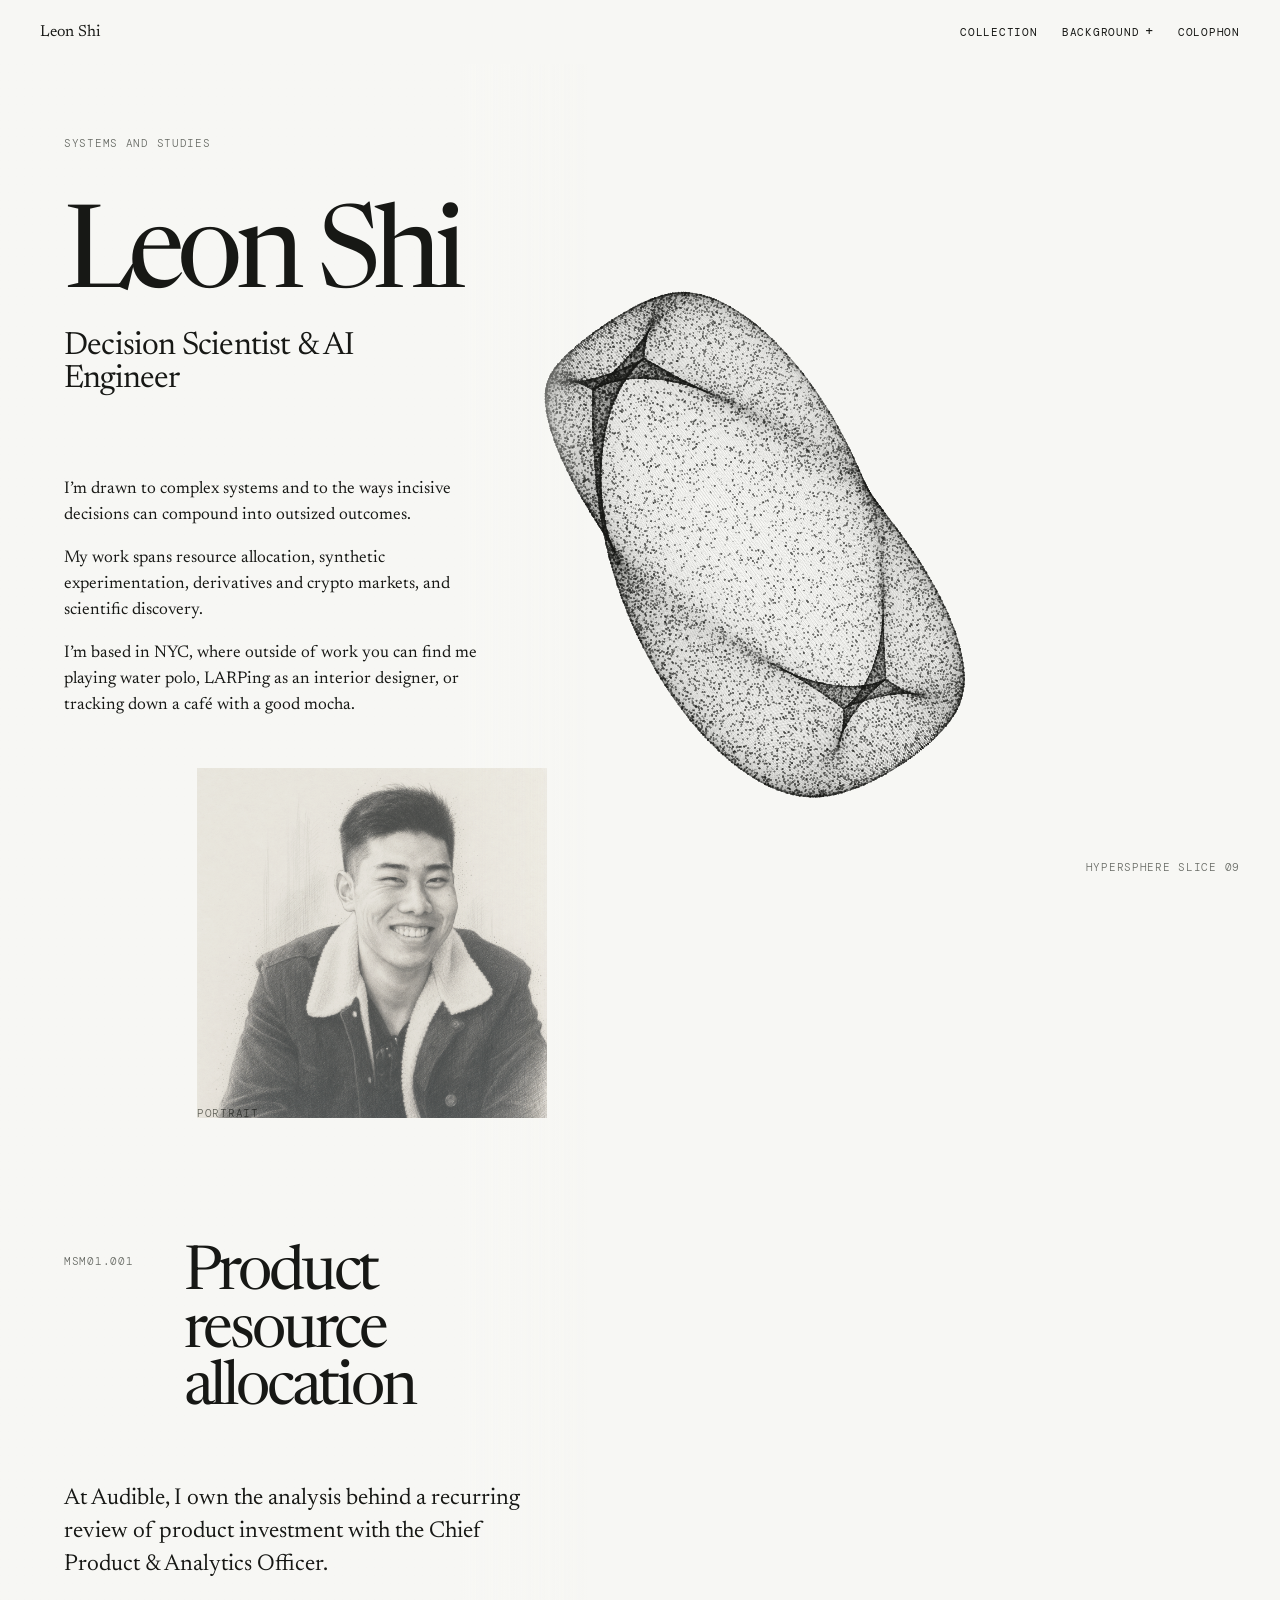
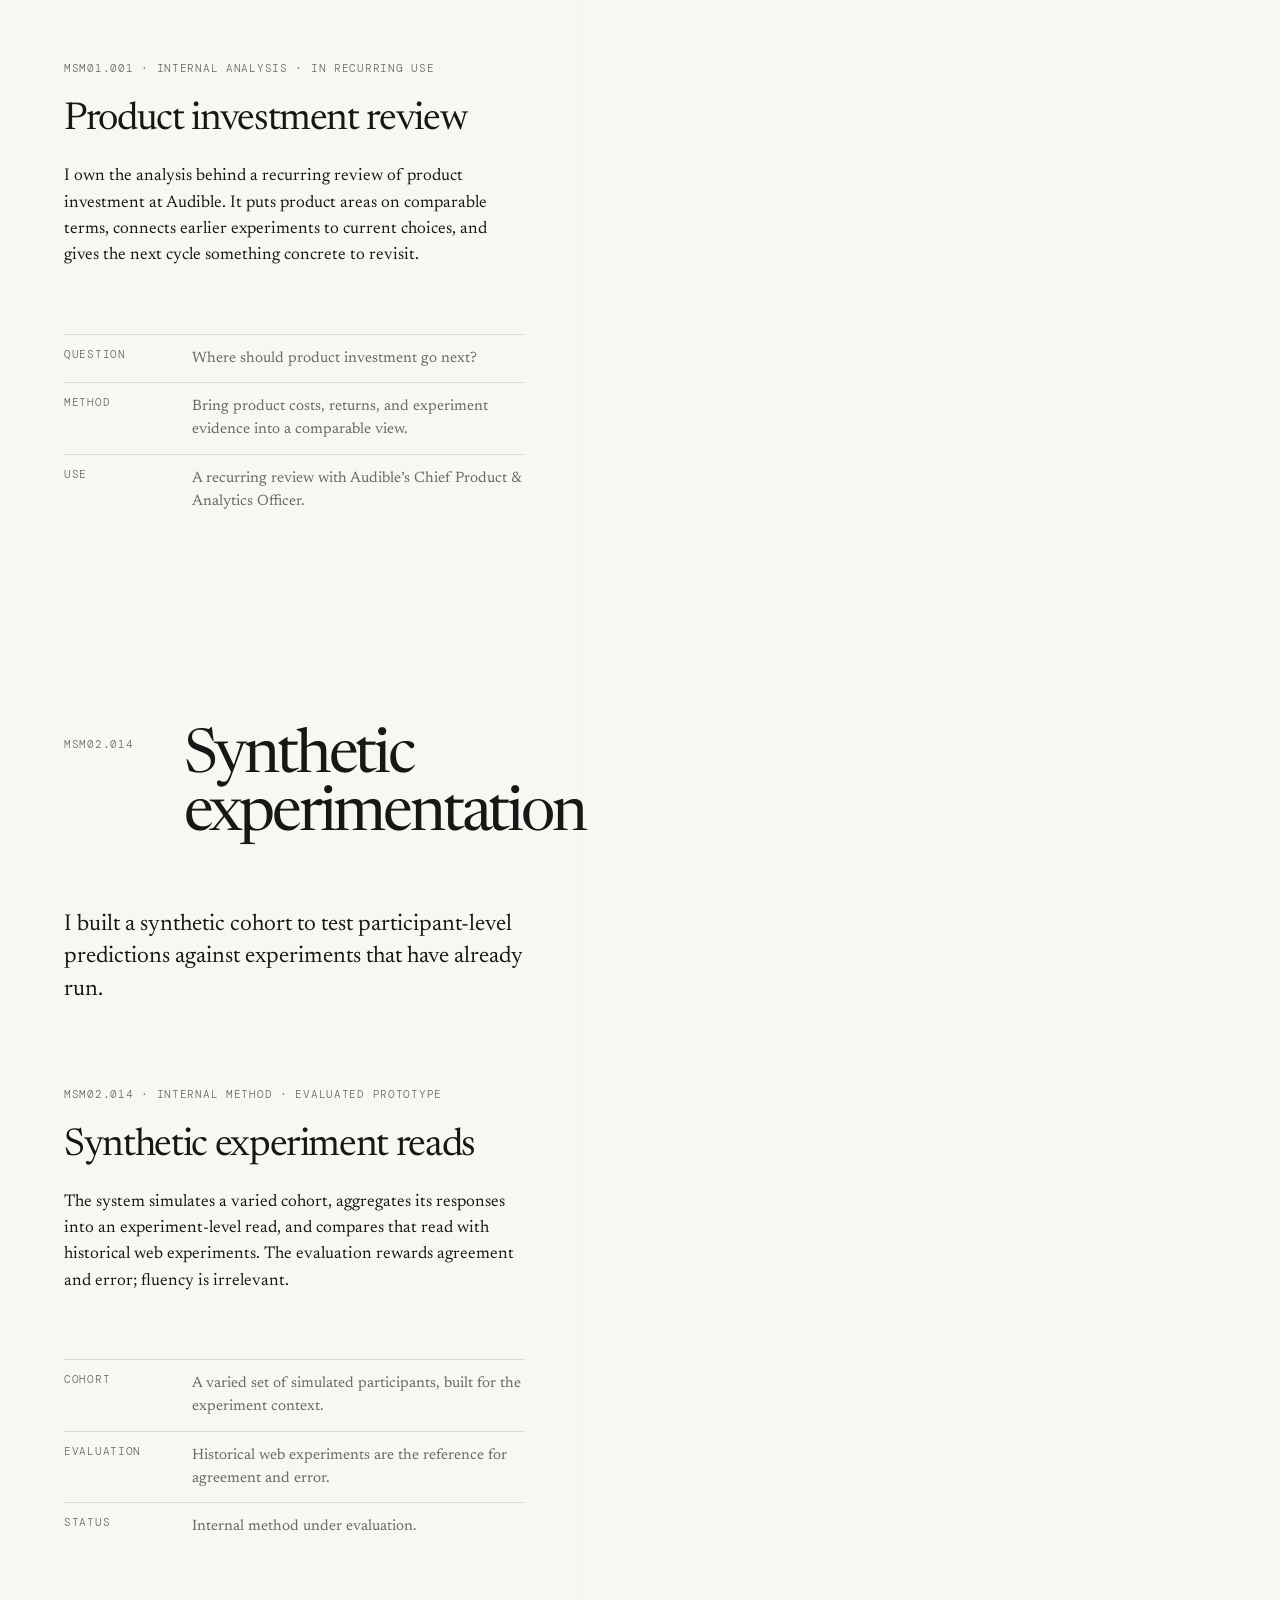
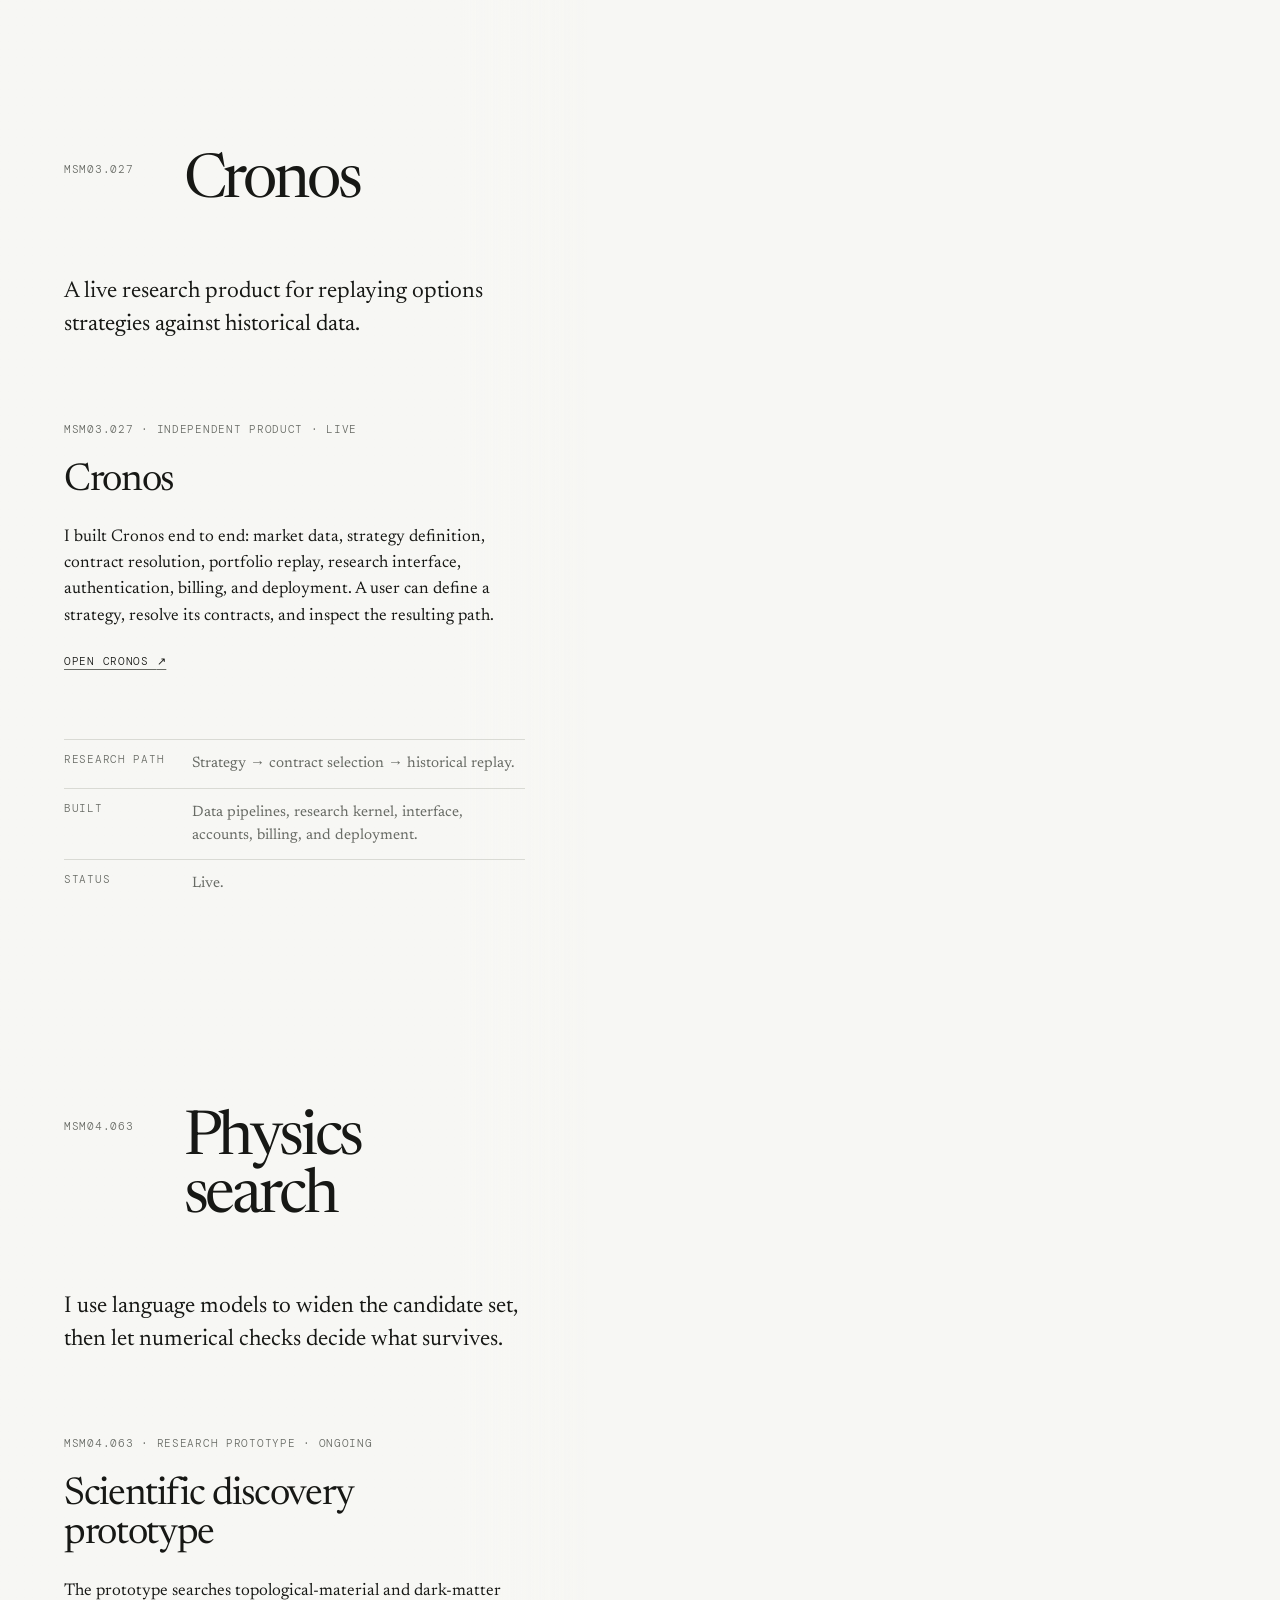
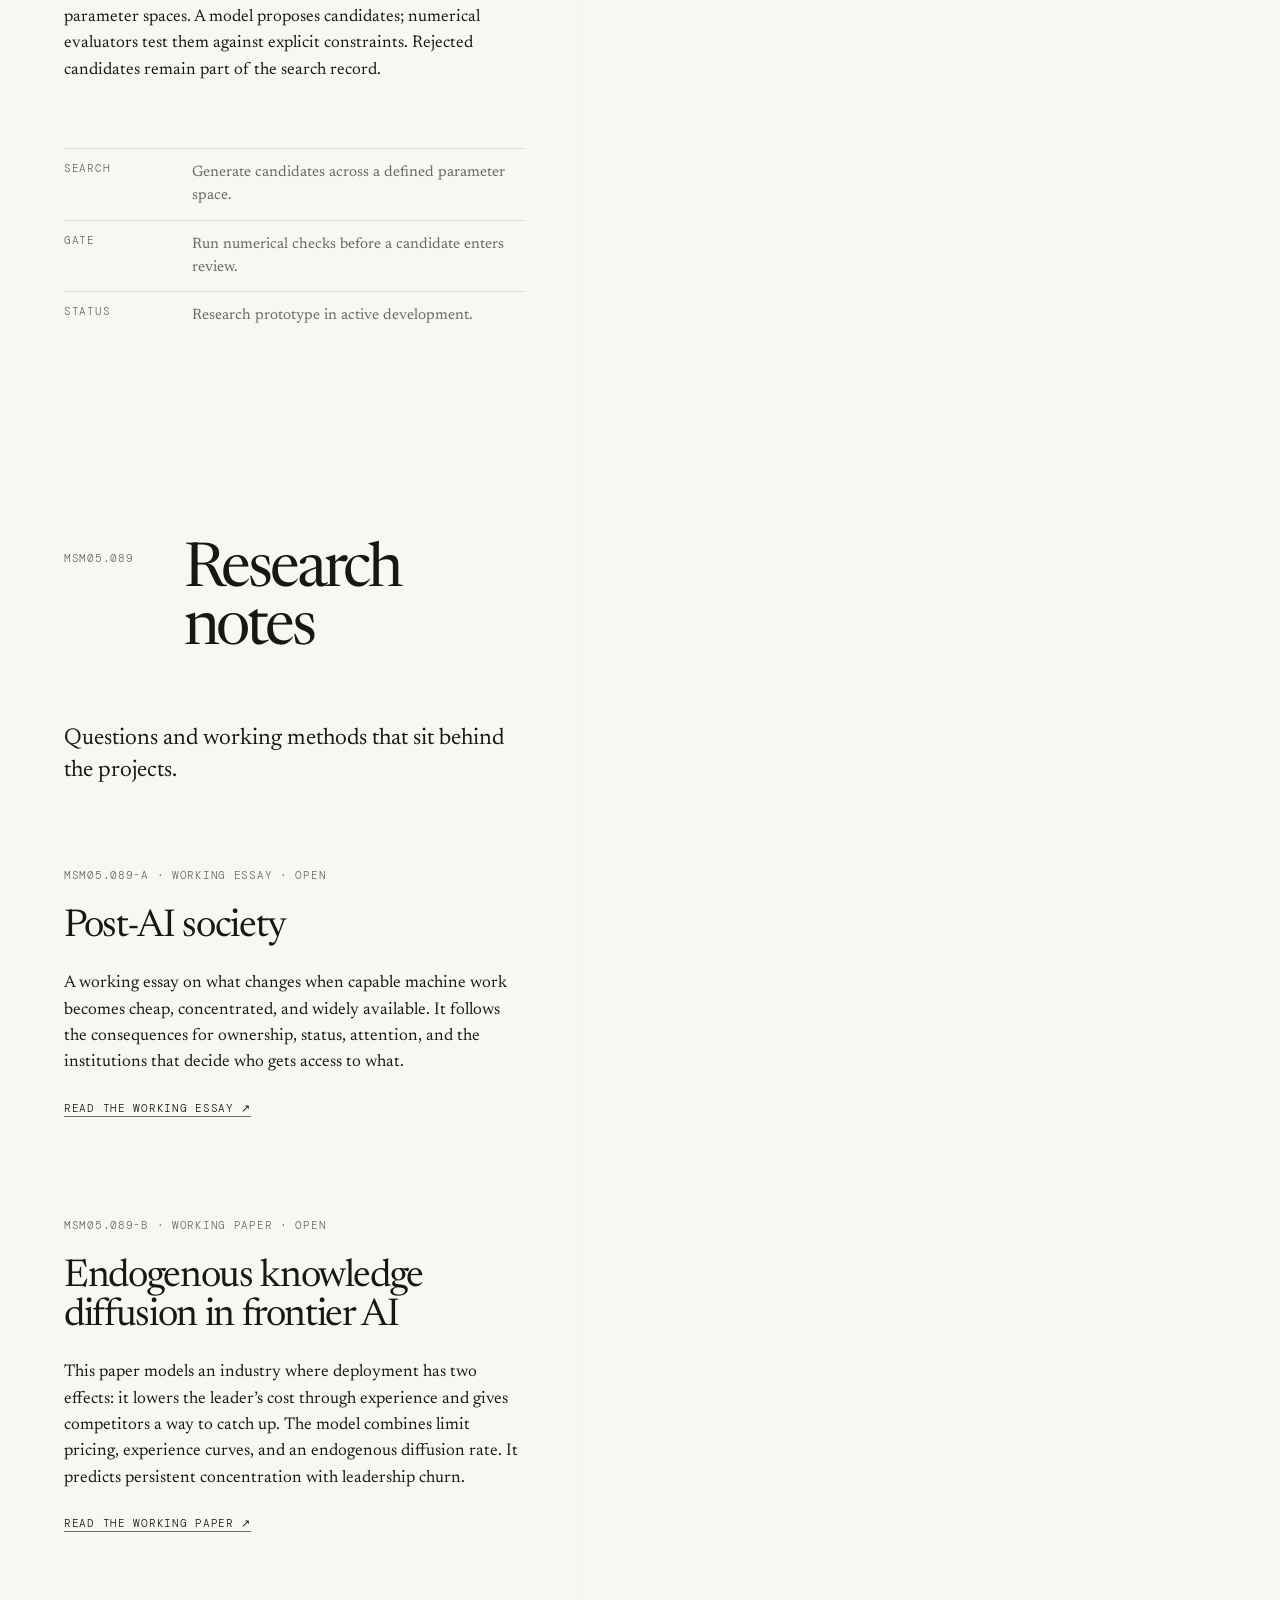
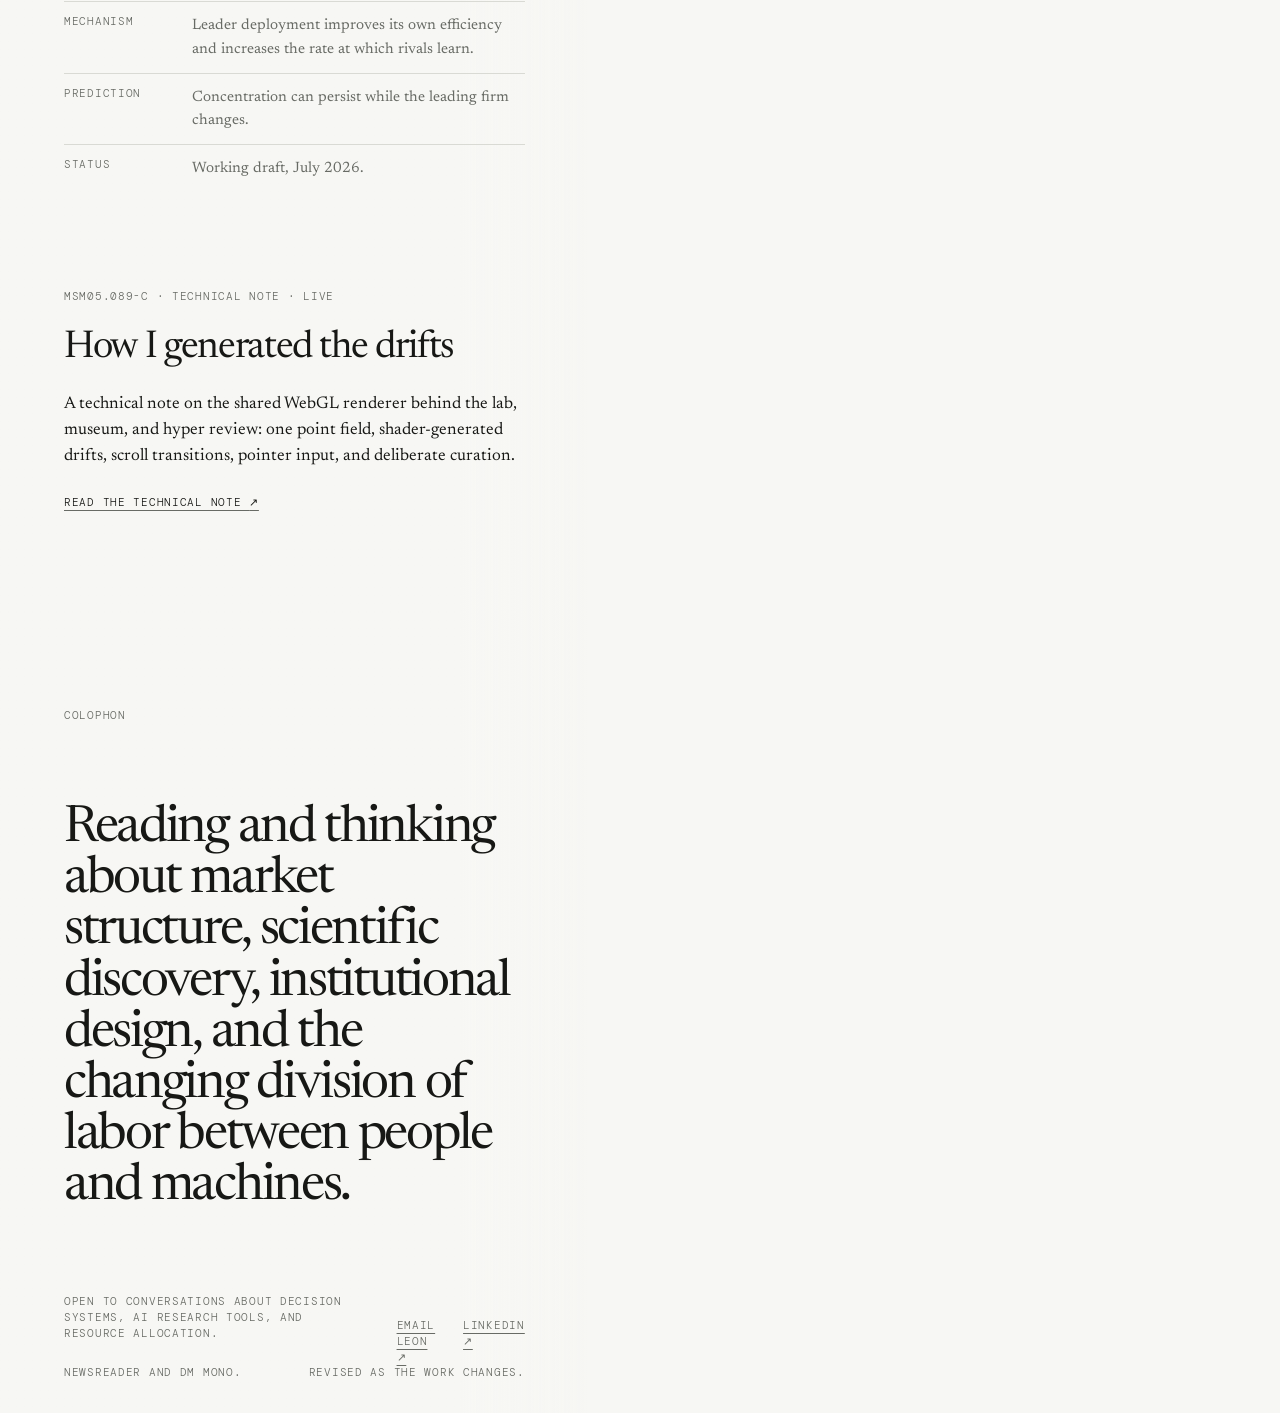
==== index.html @ 46854ea7 "Add portfolio contact and sharing metadata" ====
<!doctype html>
<html lang="en">
<head>
  <meta charset="utf-8" />
  <meta name="viewport" content="width=device-width, initial-scale=1" />
  <meta name="description" content="Decision Scientist &amp; AI Engineer Leon Shi works on resource allocation, synthetic experimentation, derivatives and crypto markets, and scientific discovery." />
  <meta property="og:title" content="Leon Shi — Decision Scientist &amp; AI Engineer" />
  <meta property="og:description" content="Systems and studies in resource allocation, synthetic experimentation, markets, and scientific discovery." />
  <meta property="og:url" content="https://leonshi.dev/" />
  <meta property="og:type" content="website" />
  <meta property="og:image" content="https://leonshi.dev/assets/leon-pencil.webp" />
  <meta name="twitter:card" content="summary_large_image" />
  <meta name="twitter:title" content="Leon Shi — Decision Scientist &amp; AI Engineer" />
  <meta name="twitter:description" content="Systems and studies in resource allocation, synthetic experimentation, markets, and scientific discovery." />
  <meta name="twitter:image" content="https://leonshi.dev/assets/leon-pencil.webp" />
  <link rel="icon" href="favicon.svg" />
  <link rel="canonical" href="https://leonshi.dev/" />
  <title>Leon Shi — Decision Scientist &amp; AI Engineer</title>
  <link rel="preconnect" href="https://fonts.googleapis.com" />
  <link rel="preconnect" href="https://fonts.gstatic.com" crossorigin />
  <link href="https://fonts.googleapis.com/css2?family=DM+Mono:wght@300;400&family=Newsreader:opsz,wght@6..72,400;6..72,500&display=swap" rel="stylesheet" />
  <link rel="stylesheet" href="styles.css?v=20260807-12" />
</head>
<body>
  <a class="skip-link" href="#collection">Skip to collection</a>

  <header class="site-header">
    <a class="wordmark" href="#top" aria-label="Leon Shi, top of page">Leon Shi</a>
    <nav aria-label="Collection navigation">
      <a href="#collection">Collection</a>
      <details class="background-details">
        <summary>Background</summary>
        <div class="background-grid">
          <section class="background-column" aria-labelledby="experience-title">
            <h3 id="experience-title">Experience</h3>
            <dl class="background-list">
              <div><dt>Audible, an Amazon company</dt><dd>Director, Analytics · 2026–present<br />Manager, Analytics · 2024–2026<br />Specialist, Analytics · 2022–2024</dd></div>
              <div><dt>Amazon Web Services</dt><dd>ML consultant · 2021–2022<br />Professional services · 2020</dd></div>
            </dl>
          </section>
          <section class="background-column" aria-labelledby="education-title">
            <h3 id="education-title">Education</h3>
            <dl class="background-list">
              <div><dt>University of California, Santa Barbara</dt><dd>B.A. Physics &amp; Economics · 2018–2021</dd></div>
              <div><dt>University of Cambridge</dt><dd>Visiting student · 2019</dd></div>
            </dl>
          </section>
        </div>
      </details>
      <a href="#colophon">Colophon</a>
    </nav>
  </header>

  <section class="introduction reading-column" id="top" aria-labelledby="page-title">
    <p class="catalog-line">Systems and studies</p>
    <h1 id="page-title">Leon Shi</h1>
    <p class="date-line">Decision Scientist &amp; AI Engineer</p>
    <div class="curatorial-note">
      <p>I’m drawn to complex systems and to the ways incisive decisions can compound into outsized outcomes.</p>
      <p>My work spans resource allocation, synthetic experimentation, derivatives and crypto markets, and scientific discovery.</p>
      <p>I’m based in NYC, where outside of work you can find me playing water polo, LARPing as an interior designer, or tracking down a café with a good mocha.</p>
    </div>
    <figure class="portrait">
      <img src="assets/leon-pencil.webp" alt="Pencil portrait of Leon Shi smiling" />
      <figcaption>Portrait</figcaption>
    </figure>

  </section>
  <figure class="field-stage" aria-labelledby="field-caption">
    <canvas id="museum-field" aria-hidden="true"></canvas>
    <figcaption id="field-caption" data-field-label>Featured drift</figcaption>
  </figure>
  <div class="field-bridge" data-field-state="-2" aria-hidden="true"></div>

  <main class="collection" id="collection">

    <section class="room reading-column" id="room-1" data-field-state="0" aria-labelledby="room-1-title">
      <header class="room-heading">
        <p class="room-number">MSM01.001</p>
        <h2 id="room-1-title">Product resource allocation</h2>
      </header>
      <p class="room-lede">At Audible, I own the analysis behind a recurring review of product investment with the Chief Product &amp; Analytics Officer.</p>

      <article class="artifact" aria-labelledby="audible-review-title">
        <p class="object-label">MSM01.001 · Internal analysis · In recurring use</p>
        <h3 id="audible-review-title">Product investment review</h3>
        <p>I own the analysis behind a recurring review of product investment at Audible. It puts product areas on comparable terms, connects earlier experiments to current choices, and gives the next cycle something concrete to revisit.</p>
        <dl class="artifact-notes">
          <div><dt>Question</dt><dd>Where should product investment go next?</dd></div>
          <div><dt>Method</dt><dd>Bring product costs, returns, and experiment evidence into a comparable view.</dd></div>
          <div><dt>Use</dt><dd>A recurring review with Audible’s Chief Product &amp; Analytics Officer.</dd></div>
        </dl>
      </article>
    </section>

    <section class="room reading-column" id="room-2" data-field-state="1" aria-labelledby="room-2-title">
      <header class="room-heading">
        <p class="room-number">MSM02.014</p>
        <h2 id="room-2-title">Synthetic experimentation</h2>
      </header>
      <p class="room-lede">I built a synthetic cohort to test participant-level predictions against experiments that have already run.</p>

      <article class="artifact" aria-labelledby="synthetic-title">
        <p class="object-label">MSM02.014 · Internal method · Evaluated prototype</p>
        <h3 id="synthetic-title">Synthetic experiment reads</h3>
        <p>The system simulates a varied cohort, aggregates its responses into an experiment-level read, and compares that read with historical web experiments. The evaluation rewards agreement and error; fluency is irrelevant.</p>
        <dl class="artifact-notes">
          <div><dt>Cohort</dt><dd>A varied set of simulated participants, built for the experiment context.</dd></div>
          <div><dt>Evaluation</dt><dd>Historical web experiments are the reference for agreement and error.</dd></div>
          <div><dt>Status</dt><dd>Internal method under evaluation.</dd></div>
        </dl>
      </article>
    </section>

    <section class="room reading-column" id="room-3" data-field-state="2" aria-labelledby="room-3-title">
      <header class="room-heading">
        <p class="room-number">MSM03.027</p>
        <h2 id="room-3-title">Cronos</h2>
      </header>
      <p class="room-lede">A live research product for replaying options strategies against historical data.</p>

      <article class="artifact" aria-labelledby="cronos-title">
        <p class="object-label">MSM03.027 · Independent product · Live</p>
        <h3 id="cronos-title">Cronos</h3>
        <p>I built Cronos end to end: market data, strategy definition, contract resolution, portfolio replay, research interface, authentication, billing, and deployment. A user can define a strategy, resolve its contracts, and inspect the resulting path.</p>
        <a class="source-link" href="https://trycronos.com" target="_blank" rel="noreferrer">Open Cronos <span aria-hidden="true">↗</span><span class="visually-hidden"> (opens in a new tab)</span></a>
        <dl class="artifact-notes">
          <div><dt>Research path</dt><dd>Strategy → contract selection → historical replay.</dd></div>
          <div><dt>Built</dt><dd>Data pipelines, research kernel, interface, accounts, billing, and deployment.</dd></div>
          <div><dt>Status</dt><dd>Live.</dd></div>
        </dl>
      </article>
    </section>

    <section class="room reading-column" id="room-4" data-field-state="3" aria-labelledby="room-4-title">
      <header class="room-heading">
        <p class="room-number">MSM04.063</p>
        <h2 id="room-4-title">Physics search</h2>
      </header>
      <p class="room-lede">I use language models to widen the candidate set, then let numerical checks decide what survives.</p>

      <article class="artifact" aria-labelledby="physics-title">
        <p class="object-label">MSM04.063 · Research prototype · Ongoing</p>
        <h3 id="physics-title">Scientific discovery prototype</h3>
        <p>The prototype searches topological-material and dark-matter parameter spaces. A model proposes candidates; numerical evaluators test them against explicit constraints. Rejected candidates remain part of the search record.</p>
        <dl class="artifact-notes">
          <div><dt>Search</dt><dd>Generate candidates across a defined parameter space.</dd></div>
          <div><dt>Gate</dt><dd>Run numerical checks before a candidate enters review.</dd></div>
          <div><dt>Status</dt><dd>Research prototype in active development.</dd></div>
        </dl>
      </article>

    </section>

    <section class="room reading-column" id="room-5" data-field-state="4" aria-labelledby="room-5-title">
      <header class="room-heading">
        <p class="room-number">MSM05.089</p>
        <h2 id="room-5-title">Research notes</h2>
      </header>
      <p class="room-lede">Questions and working methods that sit behind the projects.</p>

      <div class="note-shelf">
        <article aria-labelledby="society-note">
          <p class="object-label">MSM05.089-A · Working essay · Open</p>
          <h3 id="society-note">Post-AI society</h3>
          <p>A working essay on what changes when capable machine work becomes cheap, concentrated, and widely available. It follows the consequences for ownership, status, attention, and the institutions that decide who gets access to what.</p>
          <a class="source-link" href="notes/post-ai-society.html">Read the working essay <span aria-hidden="true">↗</span></a>
        </article>
        <article aria-labelledby="diffusion-note">
          <p class="object-label">MSM05.089-B · Working paper · Open</p>
          <h3 id="diffusion-note">Endogenous knowledge diffusion in frontier AI</h3>
          <p>This paper models an industry where deployment has two effects: it lowers the leader’s cost through experience and gives competitors a way to catch up. The model combines limit pricing, experience curves, and an endogenous diffusion rate. It predicts persistent concentration with leadership churn.</p>
          <a class="source-link" href="notes/endogenous-knowledge-diffusion.html">Read the working paper <span aria-hidden="true">↗</span></a>
          <dl class="artifact-notes">
            <div><dt>Mechanism</dt><dd>Leader deployment improves its own efficiency and increases the rate at which rivals learn.</dd></div>
            <div><dt>Prediction</dt><dd>Concentration can persist while the leading firm changes.</dd></div>
            <div><dt>Status</dt><dd>Working draft, July 2026.</dd></div>
          </dl>
        </article>
        <article aria-labelledby="animation-note">
          <p class="object-label">MSM05.089-C · Technical note · Live</p>
          <h3 id="animation-note">How I generated the drifts</h3>
          <p>A technical note on the shared WebGL renderer behind the lab, museum, and hyper review: one point field, shader-generated drifts, scroll transitions, pointer input, and deliberate curation.</p>
          <a class="source-link" href="notes/how-i-generated-the-drifts.html">Read the technical note <span aria-hidden="true">↗</span></a>
        </article>
      </div>
    </section>
  </main>

  <footer class="colophon reading-column" id="colophon" data-field-state="5">
    <p class="room-number">Colophon</p>
    <p class="colophon-statement">Reading and thinking about market structure, scientific discovery, institutional design, and the changing division of labor between people and machines.</p>
    <div class="colophon-meta colophon-contact" aria-label="Contact Leon Shi">
      <p class="object-label">Open to conversations about decision systems, AI research tools, and resource allocation.</p>
      <a class="source-link" href="mailto:leonshiquan@gmail.com">Email Leon <span aria-hidden="true">↗</span></a>
      <a class="source-link" href="https://www.linkedin.com/in/leon-shi/" target="_blank" rel="noreferrer">LinkedIn <span aria-hidden="true">↗</span><span class="visually-hidden"> (opens in a new tab)</span></a>
    </div>
    <div class="colophon-meta">
      <p>Newsreader and DM Mono.</p>
      <p>Revised as the work changes.</p>
    </div>
  </footer>
  <script src="lab/renderer.js?v=20260807-12" defer></script>
  <script src="field.js?v=20260807-13" defer></script>
</body>
</html>
---- styles.css ----
:root {
  color-scheme: light;
  --paper: #f7f7f4;
  --ink: #171815;
  --muted: #686b65;
  --line: #d9dad4;
  --accent: #7a8177;
  --field-point: rgba(23, 24, 21, 0.68);
  --field-faint: rgba(23, 24, 21, 0.13);
  --serif: "Newsreader", Georgia, serif;
  --mono: "DM Mono", "Courier New", monospace;
  --space-1: 0.25rem;
  --space-2: 0.5rem;
  --space-3: 0.75rem;
  --space-4: 1rem;
  --space-6: 1.5rem;
  --space-8: 2rem;
  --space-10: 2.5rem;
  --space-12: 3rem;
  --space-16: 4rem;
  --space-20: 5rem;
  --space-24: 6rem;
  --space-32: 8rem;
  --space-40: 10rem;
  --reading-width: min(46vw, 48rem);
  --field-width: 60vw;
  --page-pad: clamp(var(--space-4), 4vw, var(--space-10));
  --content-pad: clamp(var(--space-6), 5vw, var(--space-16));
  --text-measure: 36rem;
  --narrow-measure: 28rem;
  --rule-width: 0.0625rem;
  --focus-width: 0.125rem;
  --ease: cubic-bezier(0.16, 1, 0.3, 1);
  --transition: 180ms var(--ease);
}

* {
  box-sizing: border-box;
}

html {
  background: var(--paper);
  scroll-behavior: smooth;
}

body {
  margin: 0;
  overflow-x: clip;
  background: var(--paper);
  color: var(--ink);
  font-family: var(--serif);
  font-size: 1.0625rem;
  line-height: 1.55;
  text-rendering: optimizeLegibility;
}

::selection {
  background: var(--accent);
  color: var(--paper);
}

a {
  color: inherit;
  text-decoration-color: var(--muted);
  text-decoration-thickness: var(--rule-width);
  text-underline-offset: var(--space-1);
}

a:hover {
  text-decoration-thickness: var(--focus-width);
}

:focus-visible {
  outline: var(--focus-width) solid var(--ink);
  outline-offset: var(--space-1);
}

.skip-link {
  position: fixed;
  z-index: 20;
  top: var(--space-3);
  left: var(--space-3);
  padding: var(--space-2) var(--space-3);
  translate: 0 calc(-100% - var(--space-8));
  background: var(--ink);
  color: var(--paper);
  font: 400 0.75rem/1 var(--mono);
  text-decoration: none;
  transition: translate var(--transition);
}

.skip-link:focus {
  translate: 0;
}

.reading-column {
  position: relative;
  z-index: 2;
  width: var(--reading-width);
  min-width: 0;
  background: linear-gradient(
    to right,
    var(--paper) 0%,
    var(--paper) 78%,
    color-mix(in srgb, var(--paper) 58%, transparent) 89%,
    transparent 100%
  );
}

.site-header {
  position: relative;
  z-index: 20;
  display: flex;
  align-items: center;
  justify-content: space-between;
  min-height: var(--space-16);
  padding-inline: var(--page-pad);
  font: 400 0.6875rem/1.3 var(--mono);
  letter-spacing: 0.07em;
  text-transform: uppercase;
}

.wordmark {
  font-family: var(--serif);
  font-size: 1rem;
  letter-spacing: 0;
  text-decoration: none;
  text-transform: none;
}

.site-header nav {
  display: flex;
  gap: var(--space-6);
}

.site-header nav a {
  text-decoration-color: transparent;
  transition: text-decoration-color var(--transition);
}

.site-header nav a:hover {
  text-decoration-color: var(--ink);
}

.site-header nav {
  position: relative;
  align-items: center;
}

.site-header nav .background-details {
  position: relative;
  max-width: none;
  margin-left: 0;
}

.site-header nav .background-details summary {
  color: var(--ink);
  font: inherit;
  letter-spacing: inherit;
}

.site-header nav .background-details .background-grid {
  position: absolute;
  z-index: 30;
  top: calc(100% + 0.75rem);
  left: auto;
  right: 0;
  width: min(48rem, calc(100vw - 2rem));
  transform: none;
  margin-top: 0;
  padding: var(--space-6);
  background: color-mix(in srgb, var(--paper) 90%, transparent);
  border: var(--rule-width) solid var(--line);
  box-shadow: 0 1rem 2.5rem rgba(30, 36, 30, 0.08);
}

.introduction {
  min-height: calc(100svh - var(--space-16));
  padding: clamp(var(--space-12), 8vh, var(--space-24)) var(--content-pad) var(--space-16);
  overflow: hidden;
}

.catalog-line,
.room-number,
.object-label,
.portrait figcaption,
.field-stage figcaption,
.accession dt,
.artifact-notes dt,
.colophon-meta,
.source-link {
  font-family: var(--mono);
  font-size: 0.6875rem;
  font-weight: 300;
  letter-spacing: 0.065em;
  line-height: 1.45;
  text-transform: uppercase;
}

.catalog-line,
.room-number,
.object-label,
.portrait figcaption,
.accession dt,
.artifact-notes dt,
.colophon-meta {
  color: var(--muted);
}

.catalog-line {
  margin: 0 0 var(--space-16);
}

.introduction h1 {
  margin: 0;
  font-size: clamp(4.5rem, 9vw, 8.75rem);
  font-weight: 400;
  letter-spacing: -0.065em;
  line-height: 0.78;
}

.date-line {
  max-width: 18ch;
  margin: var(--space-6) 0 var(--space-20);
  font-size: clamp(1.5rem, 2.5vw, 2.25rem);
  letter-spacing: -0.025em;
  line-height: 1.05;
}

.curatorial-note {
  position: relative;
  z-index: 2;
  max-width: var(--narrow-measure);
}

.curatorial-note p {
  margin: 0;
  color: var(--ink);
}

.curatorial-note p + p {
  margin-top: var(--space-4);
}

.portrait {
  width: min(76%, 26rem);
  margin: var(--space-12) calc(var(--content-pad) * -0.35) calc(var(--space-16) * -1) auto;
}

.portrait img {
  display: block;
  width: 100%;
  height: auto;
  mix-blend-mode: multiply;
  opacity: 0.82;
  filter: contrast(0.92);
}

.portrait figcaption {
  max-width: 26ch;
  margin-top: calc(var(--space-3) * -1);
  padding-bottom: var(--space-4);
}

.field-stage {
  position: fixed;
  z-index: 1;
  top: 0;
  right: 0;
  width: var(--field-width);
  height: 100svh;
  margin: 0;
  pointer-events: none;
  overflow: hidden;
}

#museum-field {
  display: block;
  width: 100%;
  height: 100%;
}

.field-stage figcaption {
  position: absolute;
  right: var(--page-pad);
  bottom: var(--space-6);
  max-width: 34ch;
  color: var(--muted);
  text-align: right;
}

.collection {
  position: relative;
  z-index: 2;
}

.room {
  min-height: 100svh;
  padding: clamp(var(--space-20), 12vh, var(--space-32)) var(--content-pad) var(--space-24);
  scroll-margin-top: var(--space-8);
}

.room-heading {
  display: grid;
  grid-template-columns: minmax(5rem, 0.28fr) minmax(0, 1fr);
  gap: var(--space-6);
  align-items: start;
  margin-bottom: var(--space-16);
}

.room-number {
  margin: var(--space-2) 0 0;
}

.room h2 {
  max-width: 14ch;
  margin: 0;
  font-size: clamp(2.65rem, 4.8vw, 4.75rem);
  font-weight: 400;
  letter-spacing: -0.052em;
  line-height: 0.94;
}

.room-lede {
  max-width: var(--text-measure);
  margin: 0 0 var(--space-20) auto;
  font-size: clamp(1.25rem, 1.8vw, 1.625rem);
  line-height: 1.42;
}

.index-register {
  display: grid;
  grid-template-columns: repeat(3, minmax(0, 1fr));
  gap: var(--space-6);
  margin-block: var(--space-16);
}

.index-register h3,
.study-note h3 {
  margin: 0 0 var(--space-6);
  font: 400 0.6875rem/1.45 var(--mono);
  letter-spacing: 0.065em;
  text-transform: uppercase;
}

.index-register p {
  margin: 0;
  color: var(--muted);
  font-size: 0.9375rem;
}

.accession,
.artifact-notes {
  margin: var(--space-16) 0 0;
}

.accession > div,
.artifact-notes > div {
  display: grid;
  grid-template-columns: minmax(7rem, 0.32fr) minmax(0, 1fr);
  gap: var(--space-4);
  padding-block: var(--space-3);
  border-top: var(--rule-width) solid var(--line);
}

.accession dt,
.accession dd,
.artifact-notes dt,
.artifact-notes dd {
  margin: 0;
}

.accession dd,
.artifact-notes dd {
  color: var(--muted);
  font-size: 0.9375rem;
}

.artifact + .artifact {
  margin-top: var(--space-32);
}

.object-label {
  margin: 0 0 var(--space-6);
}

.artifact h3,
.note-shelf h3 {
  max-width: 20ch;
  margin: 0 0 var(--space-6);
  font-size: clamp(1.75rem, 3vw, 2.75rem);
  font-weight: 400;
  letter-spacing: -0.035em;
  line-height: 1.02;
}

.artifact > p:not(.object-label) {
  max-width: var(--text-measure);
  margin: 0;
}

.artifact > p:not(.object-label) + p {
  margin-top: var(--space-4);
  color: var(--muted);
}

.source-link {
  display: inline-block;
  margin-top: var(--space-6);
}

.study-note {
  max-width: var(--narrow-measure);
  margin: var(--space-24) 0 0 auto;
}

.study-note p {
  margin: 0;
  color: var(--muted);
  font-style: italic;
}

.note-shelf {
  display: grid;
  gap: var(--space-24);
}

.note-shelf article {
  min-width: 0;
}

.note-shelf p:not(.object-label),
.note-shelf ul {
  max-width: var(--text-measure);
  margin: 0;
  color: var(--ink);
}

.note-shelf ul {
  padding-left: var(--space-6);
}

.note-shelf li + li {
  margin-top: var(--space-3);
}

.background {
  scroll-margin-top: var(--space-8);
  padding: var(--space-8) var(--content-pad) var(--space-12);
}

.background-details {
  max-width: var(--text-measure);
  margin-left: auto;
}

.background-details summary {
  display: inline-flex;
  align-items: center;
  gap: 0.35rem;
  cursor: pointer;
  color: var(--muted);
  font: 300 0.6875rem/1.45 var(--mono);
  letter-spacing: 0.065em;
  text-transform: uppercase;
}

.background-details summary::after {
  content: "+";
  font-size: 0.85rem;
}

.background-details[open] summary::after {
  content: "−";
}

.background-details summary::-webkit-details-marker {
  display: none;
}

.background-details .background-grid {
  margin-top: var(--space-8);
}

.background-details .background-column h3,
.background-details .background-list dt,
.background-details .background-list dd {
  color: var(--muted);
  font-family: var(--mono);
  text-transform: uppercase;
}

.background-details .background-column h3 {
  margin-bottom: var(--space-3);
  font-size: 0.625rem;
}

.background-details .background-list dt {
  font-size: 0.6875rem;
  line-height: 1.45;
}

.background-details .background-list dd {
  font-size: 0.625rem;
  line-height: 1.5;
}

.background-grid {
  display: grid;
  grid-template-columns: minmax(22rem, 1.25fr) minmax(18rem, 1fr);
  gap: var(--space-16);
  width: min(48rem, calc(100vw - 2 * var(--page-pad)));
  max-width: none;
  margin-left: auto;
}

.background-column h3 {
  margin: 0 0 var(--space-6);
  font: 300 0.6875rem/1.45 var(--mono);
  letter-spacing: 0.065em;
  text-transform: uppercase;
}

.background-list {
  margin: 0;
}

.background-list > div {
  padding-block: var(--space-3);
  border-top: var(--rule-width) solid var(--line);
}

.background-list dt,
.background-list dd {
  margin: 0;
}

.background-list dt {
  white-space: nowrap;
  font-size: 1.08rem;
  line-height: 1.25;
}

.background-list dd {
  margin-top: var(--space-1);
  color: var(--muted);
  font-size: 0.9375rem;
}

body[data-background-placement="colophon"] .colophon {
  min-height: auto;
  display: block;
}

body[data-background-placement="colophon"] .colophon > .room-number {
  margin: 0;
}

body[data-background-placement="colophon"] .colophon .background {
  width: 100%;
  padding: 0 0 var(--space-20);
  background: none;
}

body[data-background-placement="colophon"] .colophon .colophon-statement {
  margin-block: var(--space-20);
}

.colophon {
  min-height: 70svh;
  display: flex;
  flex-direction: column;
  justify-content: space-between;
  padding: var(--space-24) var(--content-pad) var(--space-8);
}

.colophon > .room-number {
  margin: 0;
}

.colophon-statement {
  max-width: 18ch;
  margin: var(--space-20) 0;
  font-size: clamp(2.25rem, 4vw, 4rem);
  letter-spacing: -0.045em;
  line-height: 1;
}

.colophon-meta {
  display: flex;
  justify-content: space-between;
  gap: var(--space-6);
}

.colophon-meta p {
  margin: 0;
}

.visually-hidden {
  position: absolute;
  width: var(--rule-width);
  height: var(--rule-width);
  padding: 0;
  margin: calc(var(--rule-width) * -1);
  overflow: hidden;
  clip: rect(0, 0, 0, 0);
  white-space: nowrap;
  border: 0;
}

@media (max-width: 64rem) {
  :root {
    --reading-width: 100%;
    --field-width: 100%;
  }

  .reading-column {
    width: 100%;
    background: var(--paper);
  }

  .introduction {
    min-height: calc(100svh - var(--space-16));
  }

  .portrait {
    width: min(62%, 28rem);
    margin-right: 0;
  }

  .field-stage {
    position: relative;
    top: auto;
    right: auto;
    width: 100%;
    height: clamp(32rem, 86svh, 48rem);
  }

  .field-stage figcaption {
    left: var(--page-pad);
    right: auto;
    text-align: left;
  }

  .room {
    min-height: 0;
  }
}

@media (max-width: 42rem) {
  body {
    font-size: 1rem;
  }

  .site-header {
    min-height: var(--space-12);
    padding-inline: var(--space-4);
  }

  .site-header nav {
    gap: var(--space-4);
  }

  .site-header nav .background-details .background-grid {
    position: fixed;
    top: calc(var(--space-12) - var(--space-2));
    right: var(--space-4);
    left: auto;
    width: calc(100vw - 2 * var(--space-4));
    transform: none;
  }

  .reading-column {
    background: color-mix(in srgb, var(--paper) 82%, transparent);
  }

  .introduction {
    min-height: 0;
    padding: var(--space-16) var(--space-4) var(--space-8);
  }

  .catalog-line {
    margin-bottom: var(--space-12);
  }

  .introduction h1 {
    font-size: clamp(4.25rem, 22vw, 6.5rem);
  }

  .date-line {
    margin: var(--space-4) 0 var(--space-12);
  }

  .portrait {
    width: min(88%, 28rem);
    margin: var(--space-10) calc(var(--space-4) * -1) calc(var(--space-8) * -1) auto;
  }

  .portrait figcaption {
    padding-left: var(--space-4);
  }

  .field-stage {
    position: fixed;
    top: 0;
    right: 0;
    z-index: 0;
    width: 100%;
    height: 100svh;
    opacity: 0.78;
  }
  .field-bridge {
    min-height: 18svh;
  }

  .field-stage figcaption {
    left: var(--space-4);
    bottom: var(--space-4);
  }

  .room {
    padding: var(--space-20) var(--space-4) var(--space-16);
    scroll-margin-top: var(--space-4);
  }

  .room-heading {
    display: block;
    margin-bottom: var(--space-10);
  }

  .room-number {
    margin: 0 0 var(--space-8);
  }

  .room h2 {
    font-size: clamp(2.5rem, 12vw, 3.5rem);
  }

  .room-lede {
    margin-bottom: var(--space-16);
  }

  .index-register {
    grid-template-columns: 1fr;
    gap: var(--space-12);
  }

  .index-register h3 {
    margin-bottom: var(--space-3);
  }

  .accession > div,
  .artifact-notes > div {
    grid-template-columns: 1fr;
    gap: var(--space-2);
  }

  .artifact + .artifact {
    margin-top: var(--space-24);
  }

  .artifact h3,
  .note-shelf h3 {
    font-size: clamp(1.75rem, 8.5vw, 2.5rem);
  }

  .note-shelf {
    gap: var(--space-20);
  }

  .colophon {
    min-height: 34rem;
    padding: var(--space-20) var(--space-4) var(--space-6);
  }

  .colophon-statement {
    font-size: clamp(2.15rem, 10.5vw, 3.25rem);
  }

  .colophon-meta {
    display: grid;
  }
}

@media (max-width: 42rem) {
  .background {
    padding: var(--space-20) var(--space-4) var(--space-20);
  }

  .background-heading {
    display: block;
    margin-bottom: var(--space-10);
  }

  .background-heading .room-number {
    margin-bottom: var(--space-8);
  }

  .background-heading h2 {
    font-size: clamp(2.5rem, 12vw, 3.5rem);
  }

  .background-intro {
    margin-bottom: var(--space-12);
  }

  .background-grid {
    grid-template-columns: 1fr;
    gap: var(--space-12);
  }
  .background-list dt {
    white-space: normal;
  }

  body[data-background-placement="colophon"] .colophon .background {
    padding: 0 0 var(--space-12);
  }
}

@media (prefers-reduced-motion: reduce) {
  html {
    scroll-behavior: auto;
  }

  *,
  *::before,
  *::after {
    scroll-behavior: auto !important;
    transition-duration: 0.01ms !important;
    animation-duration: 0.01ms !important;
    animation-iteration-count: 1 !important;
  }
}
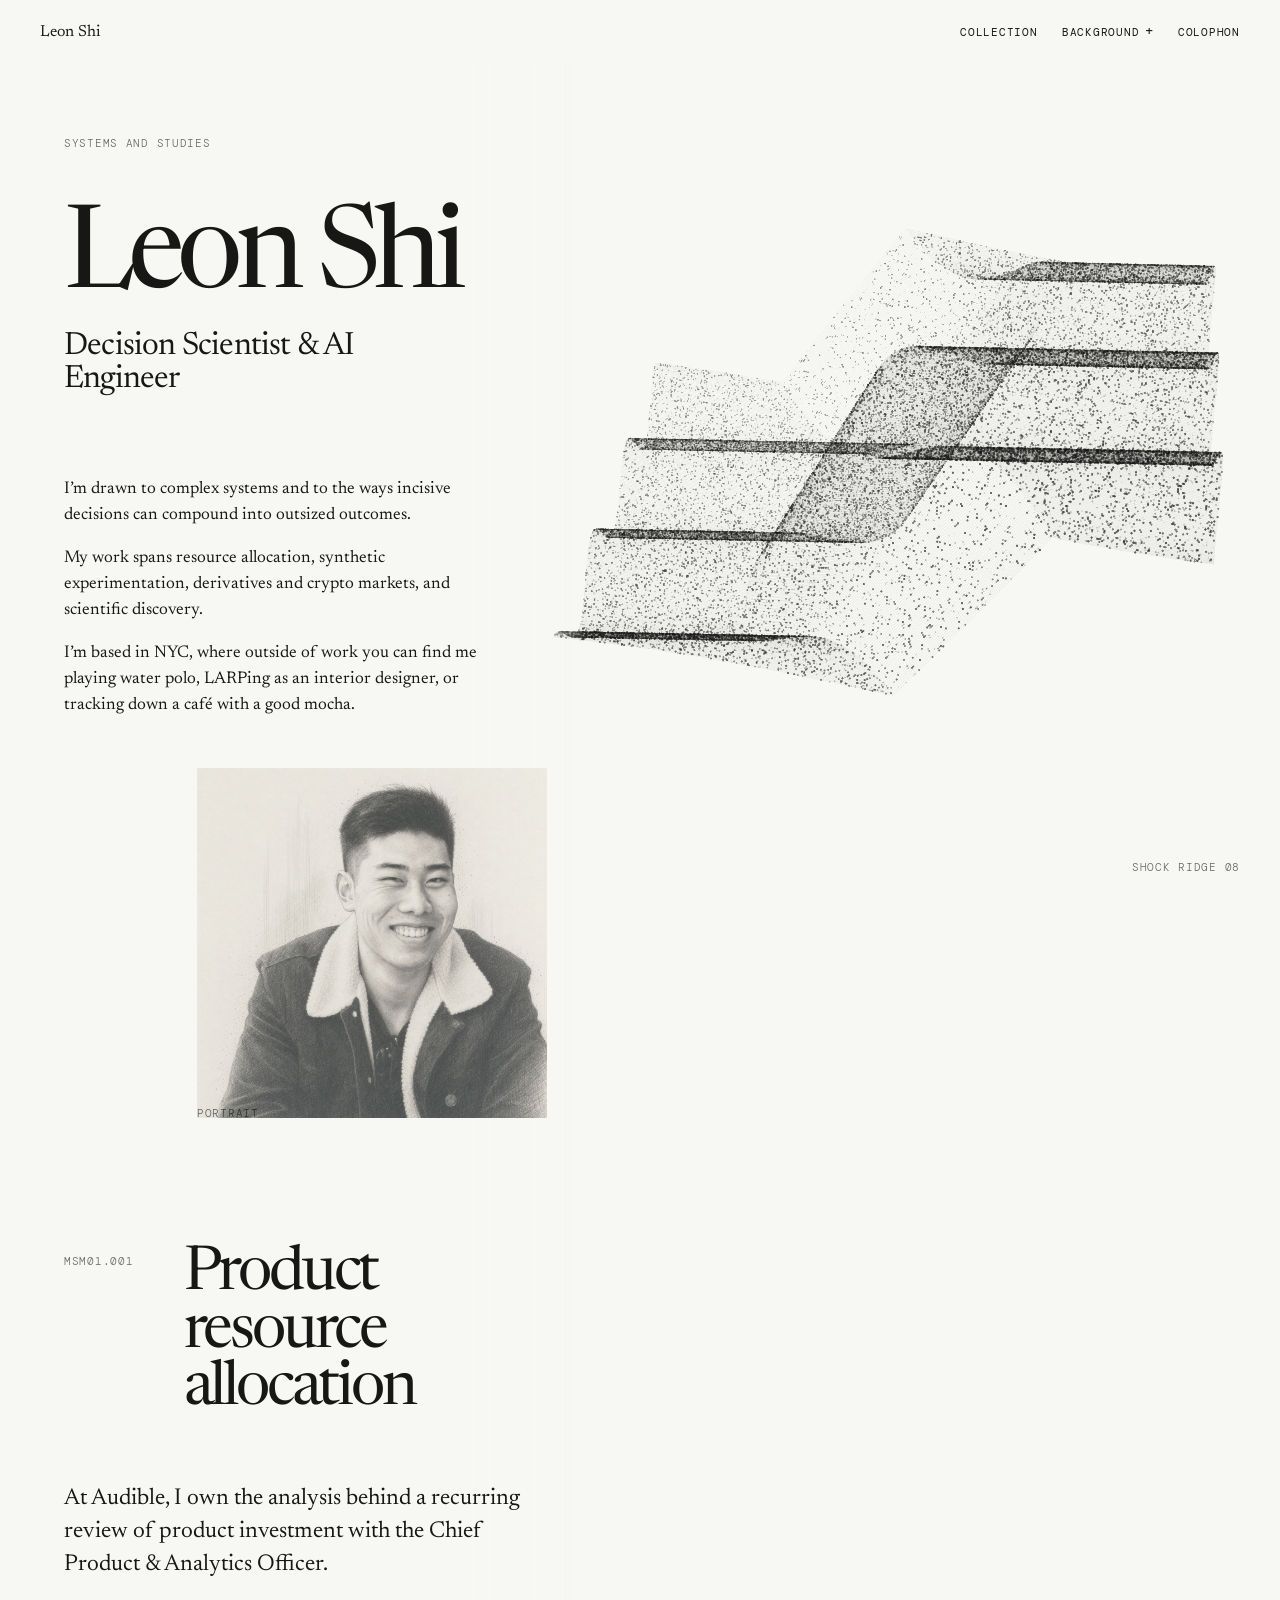
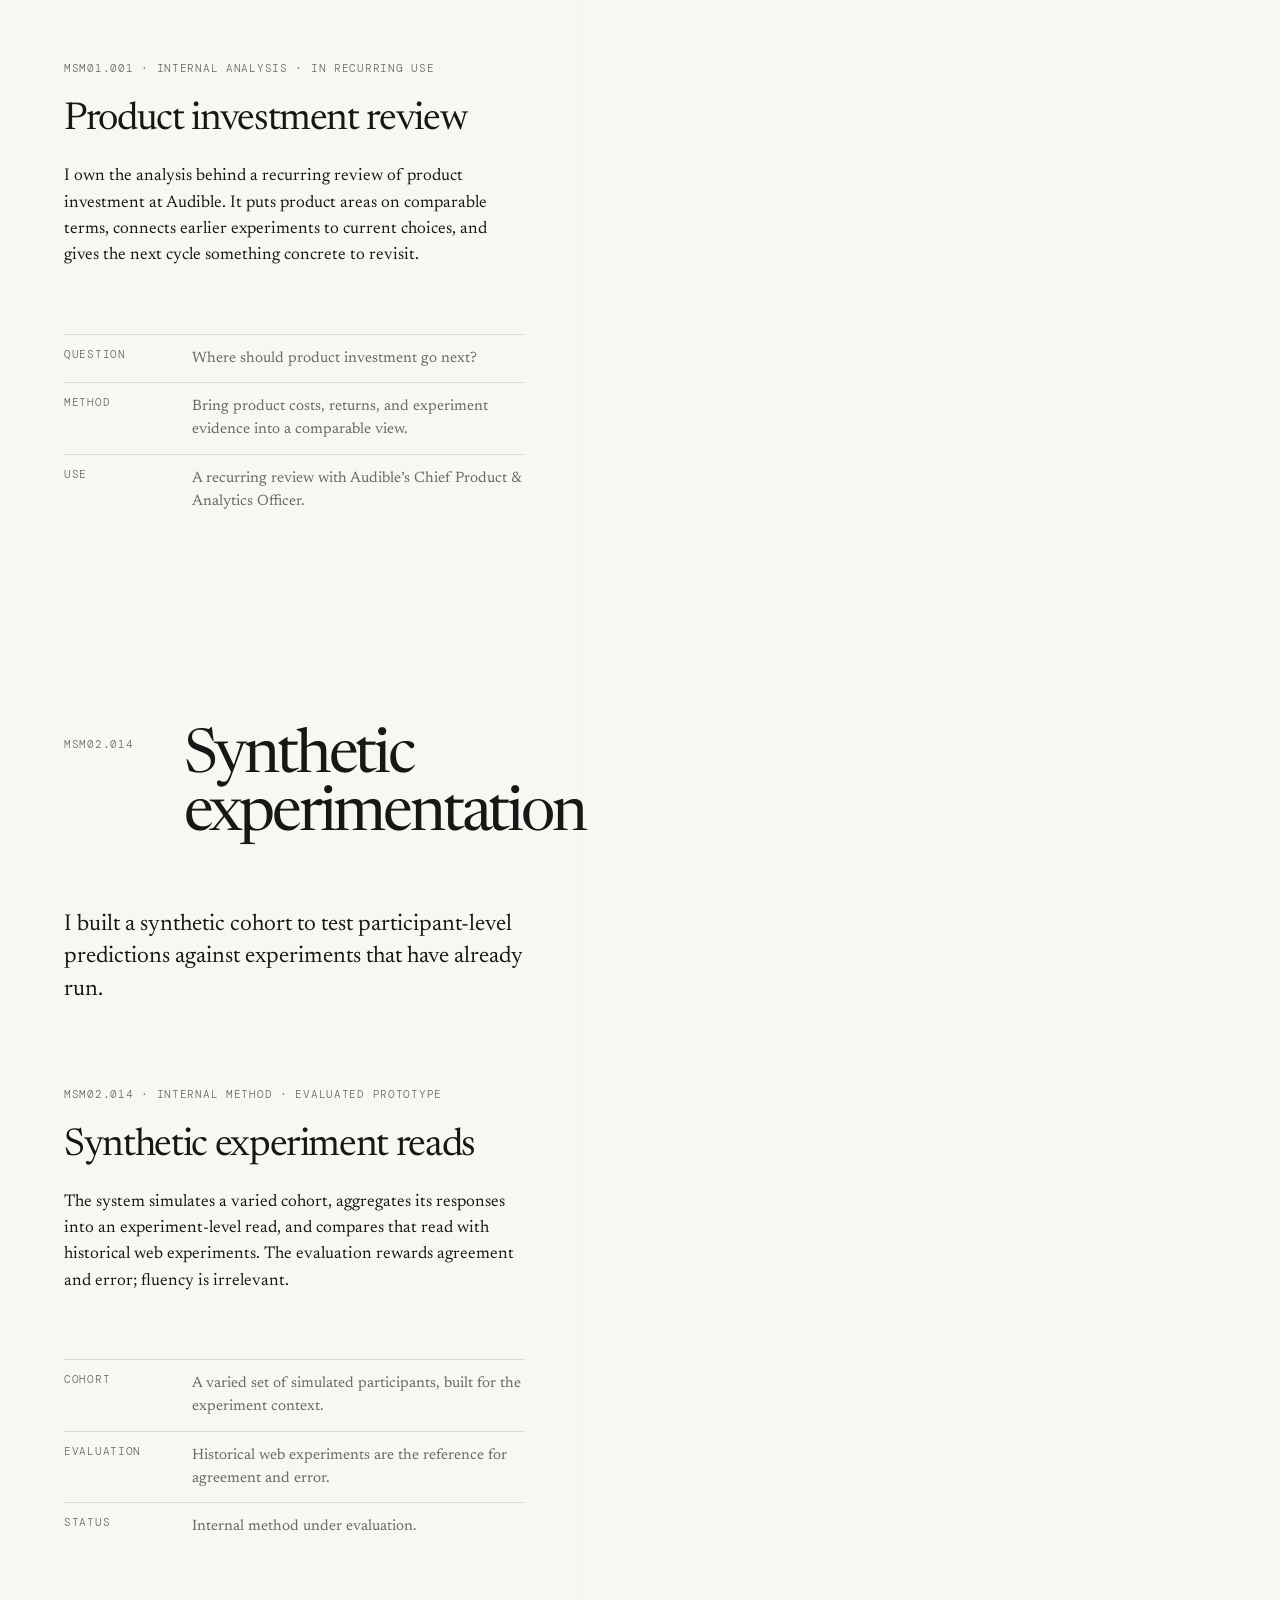
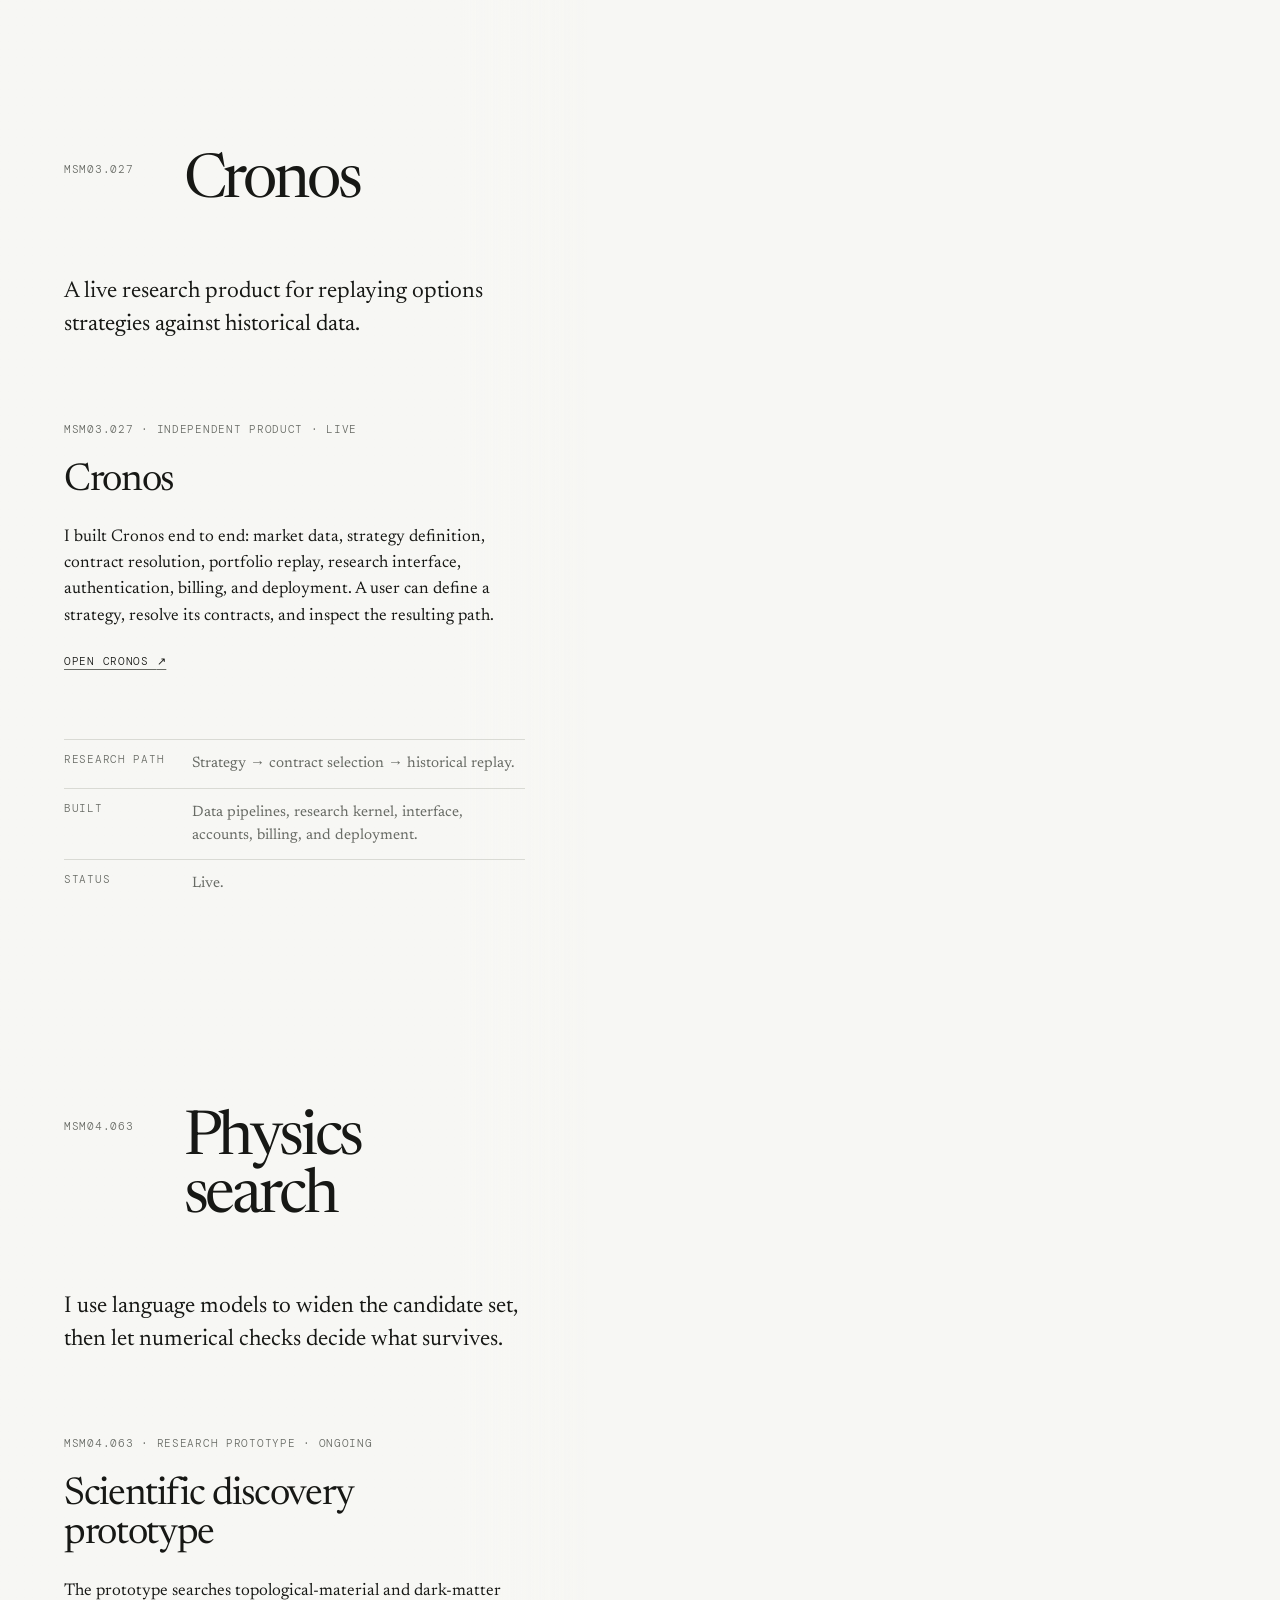
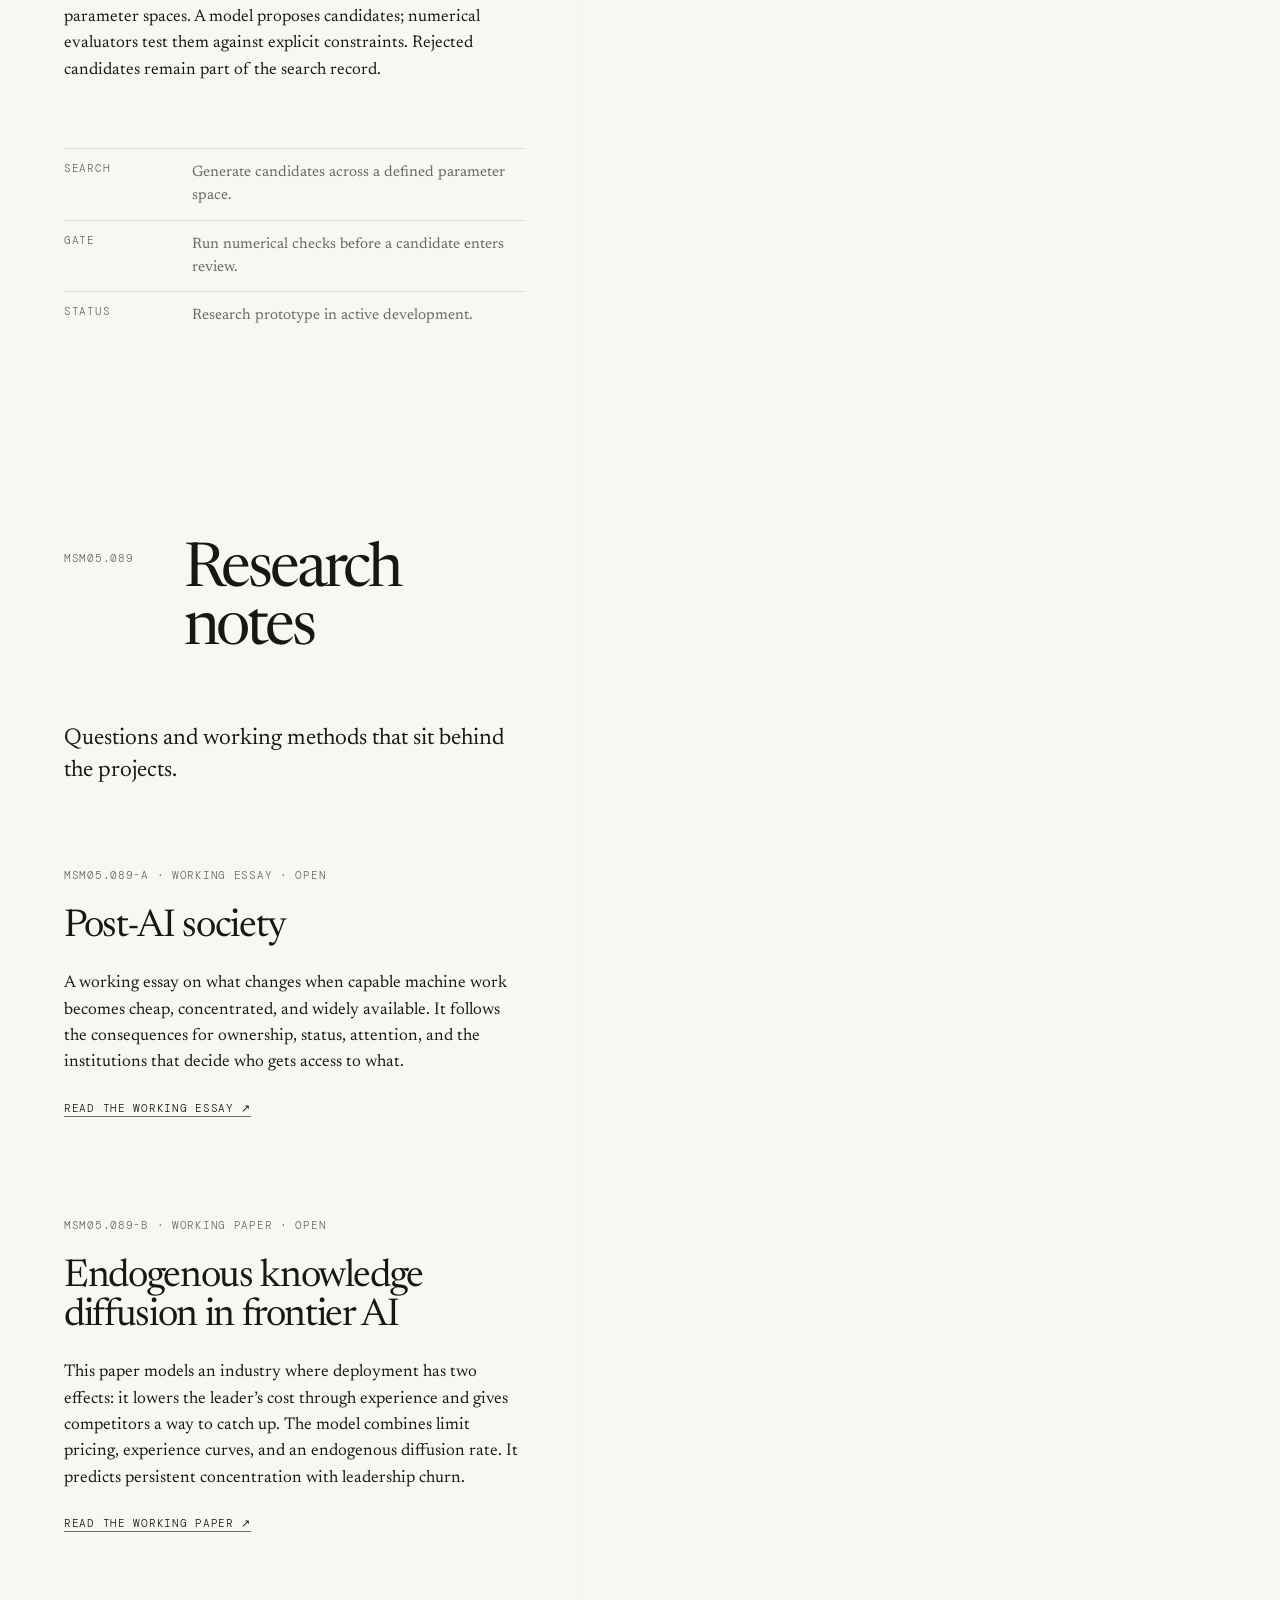
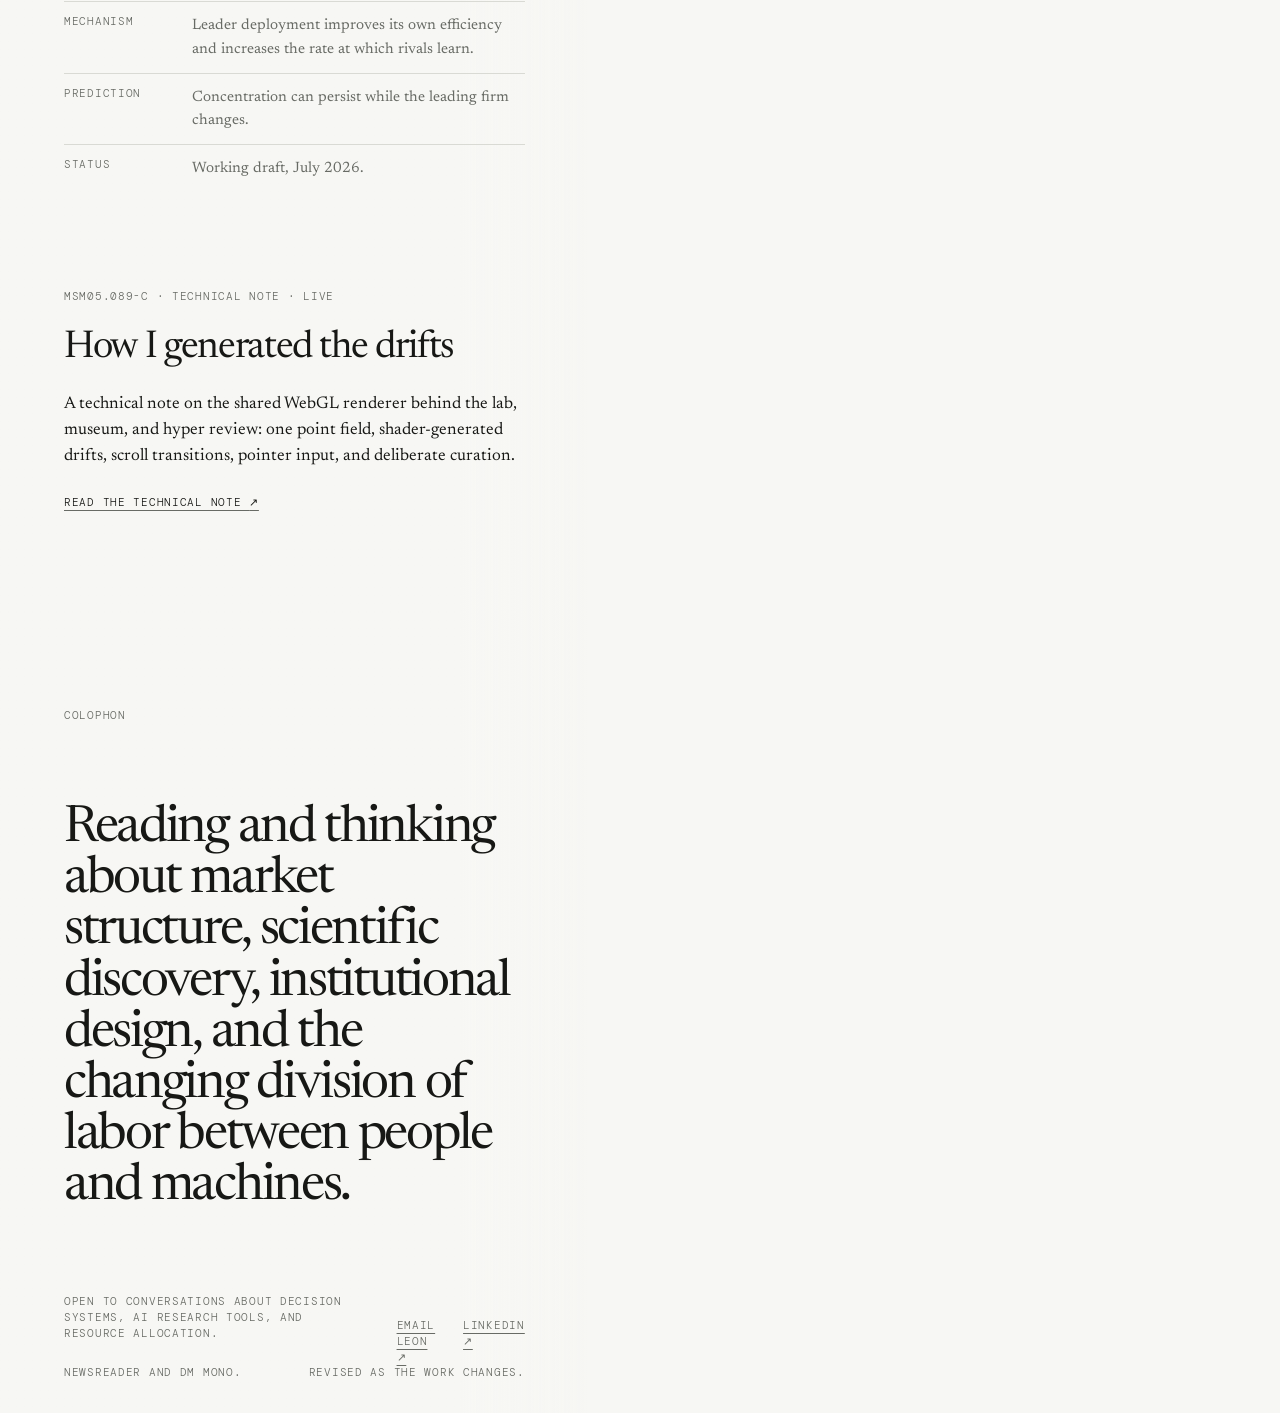
==== commit 8266e571: "Harden portfolio shareability" ====
--- a/index.html
+++ b/index.html
@@ -9,12 +9,16 @@
   <meta property="og:url" content="https://leonshi.dev/" />
   <meta property="og:type" content="website" />
   <meta property="og:image" content="https://leonshi.dev/assets/leon-pencil.webp" />
+  <meta property="og:image:width" content="1254" />
+  <meta property="og:image:height" content="1254" />
   <meta name="twitter:card" content="summary_large_image" />
   <meta name="twitter:title" content="Leon Shi — Decision Scientist &amp; AI Engineer" />
   <meta name="twitter:description" content="Systems and studies in resource allocation, synthetic experimentation, markets, and scientific discovery." />
   <meta name="twitter:image" content="https://leonshi.dev/assets/leon-pencil.webp" />
   <link rel="icon" href="favicon.svg" />
   <link rel="canonical" href="https://leonshi.dev/" />
+  <meta name="theme-color" content="#f7f7f4" />
+  <link rel="manifest" href="site.webmanifest" />
   <title>Leon Shi — Decision Scientist &amp; AI Engineer</title>
   <link rel="preconnect" href="https://fonts.googleapis.com" />
   <link rel="preconnect" href="https://fonts.gstatic.com" crossorigin />
@@ -61,7 +65,7 @@
       <p>I’m based in NYC, where outside of work you can find me playing water polo, LARPing as an interior designer, or tracking down a café with a good mocha.</p>
     </div>
     <figure class="portrait">
-      <img src="assets/leon-pencil.webp" alt="Pencil portrait of Leon Shi smiling" />
+      <img src="assets/leon-pencil.webp" alt="Pencil portrait of Leon Shi smiling" width="1254" height="1254" loading="eager" />
       <figcaption>Portrait</figcaption>
     </figure>
 
@@ -123,7 +127,7 @@
         <p class="object-label">MSM03.027 · Independent product · Live</p>
         <h3 id="cronos-title">Cronos</h3>
         <p>I built Cronos end to end: market data, strategy definition, contract resolution, portfolio replay, research interface, authentication, billing, and deployment. A user can define a strategy, resolve its contracts, and inspect the resulting path.</p>
-        <a class="source-link" href="https://trycronos.com" target="_blank" rel="noreferrer">Open Cronos <span aria-hidden="true">↗</span><span class="visually-hidden"> (opens in a new tab)</span></a>
+        <a class="source-link" href="https://trycronos.com" target="_blank" rel="noopener noreferrer">Open Cronos <span aria-hidden="true">↗</span><span class="visually-hidden"> (opens in a new tab)</span></a>
         <dl class="artifact-notes">
           <div><dt>Research path</dt><dd>Strategy → contract selection → historical replay.</dd></div>
           <div><dt>Built</dt><dd>Data pipelines, research kernel, interface, accounts, billing, and deployment.</dd></div>
@@ -192,8 +196,8 @@
     <p class="colophon-statement">Reading and thinking about market structure, scientific discovery, institutional design, and the changing division of labor between people and machines.</p>
     <div class="colophon-meta colophon-contact" aria-label="Contact Leon Shi">
       <p class="object-label">Open to conversations about decision systems, AI research tools, and resource allocation.</p>
-      <a class="source-link" href="mailto:leonshiquan@gmail.com">Email Leon <span aria-hidden="true">↗</span></a>
-      <a class="source-link" href="https://www.linkedin.com/in/leon-shi/" target="_blank" rel="noreferrer">LinkedIn <span aria-hidden="true">↗</span><span class="visually-hidden"> (opens in a new tab)</span></a>
+      <a class="source-link" href="mailto:leon@leonshi.dev">Email Leon <span aria-hidden="true">↗</span></a>
+      <a class="source-link" href="https://www.linkedin.com/in/leon-shi/" target="_blank" rel="noopener noreferrer">LinkedIn <span aria-hidden="true">↗</span><span class="visually-hidden"> (opens in a new tab)</span></a>
     </div>
     <div class="colophon-meta">
       <p>Newsreader and DM Mono.</p>
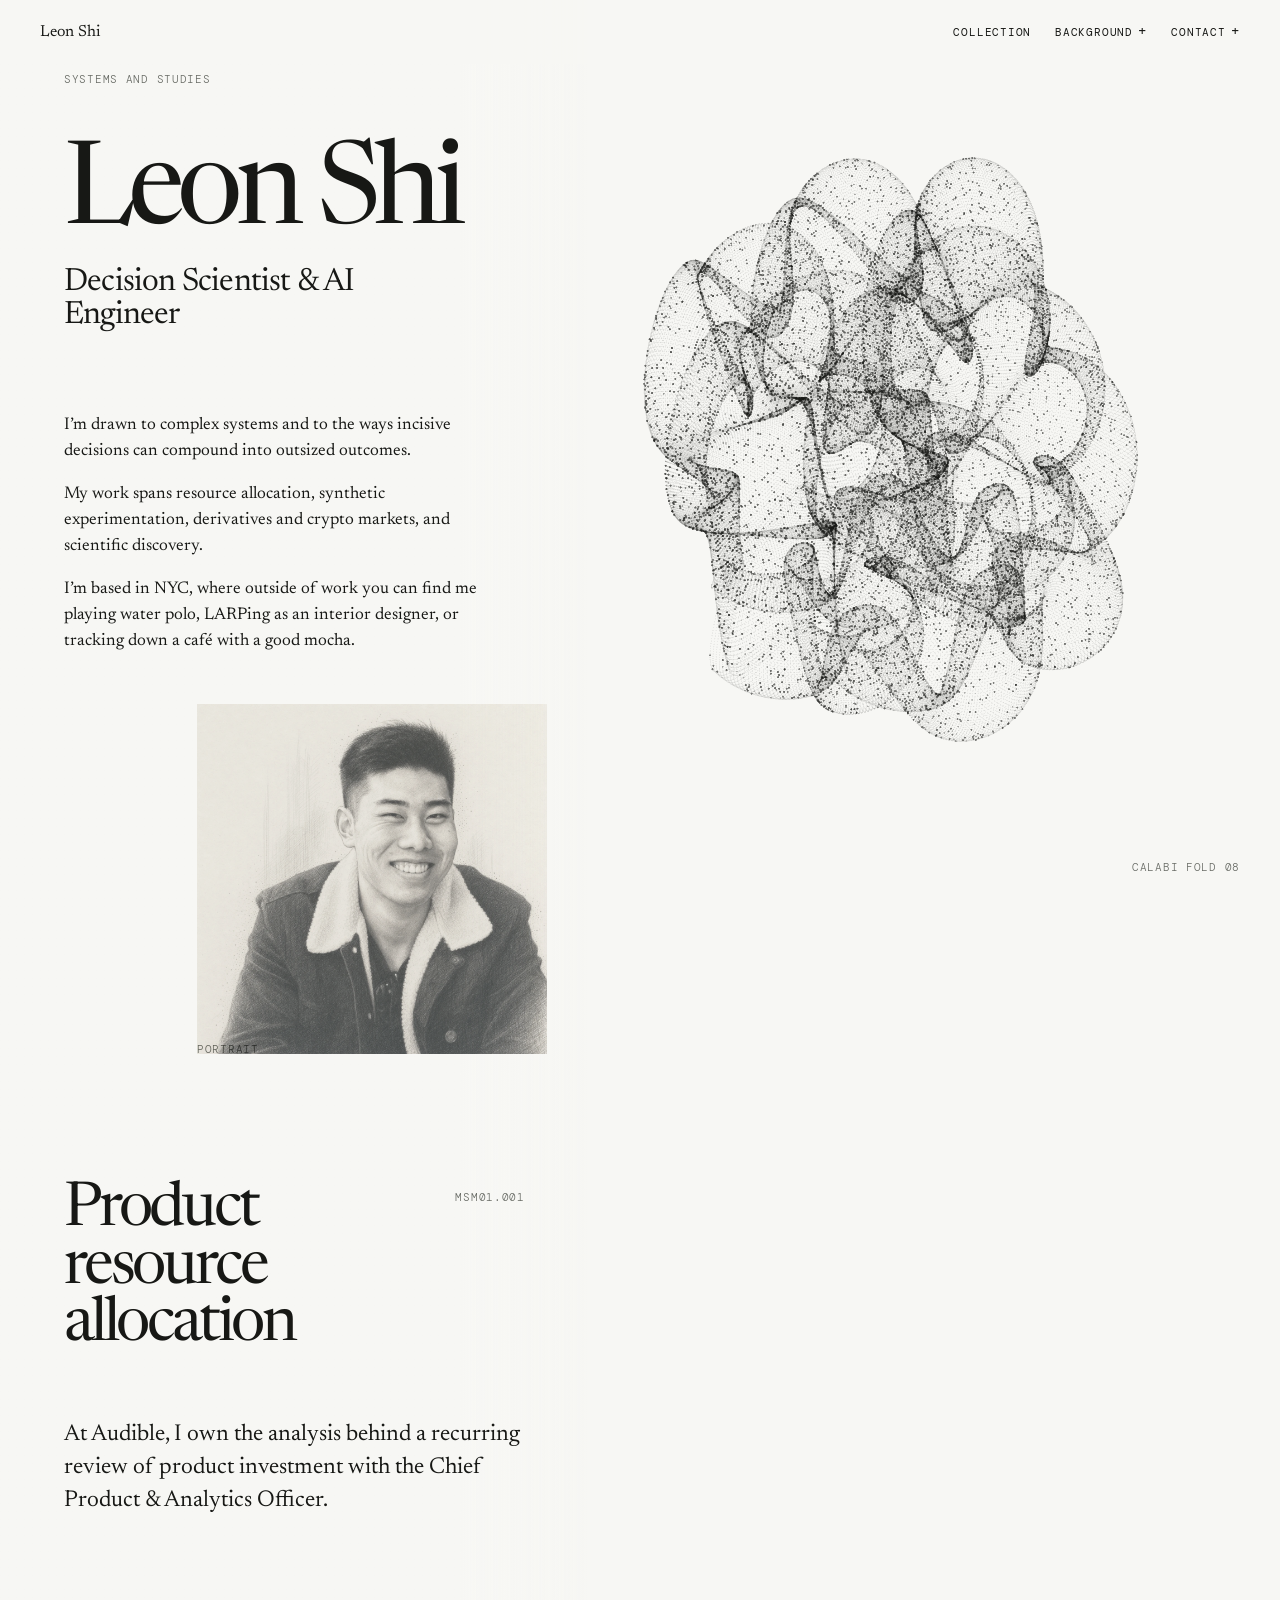
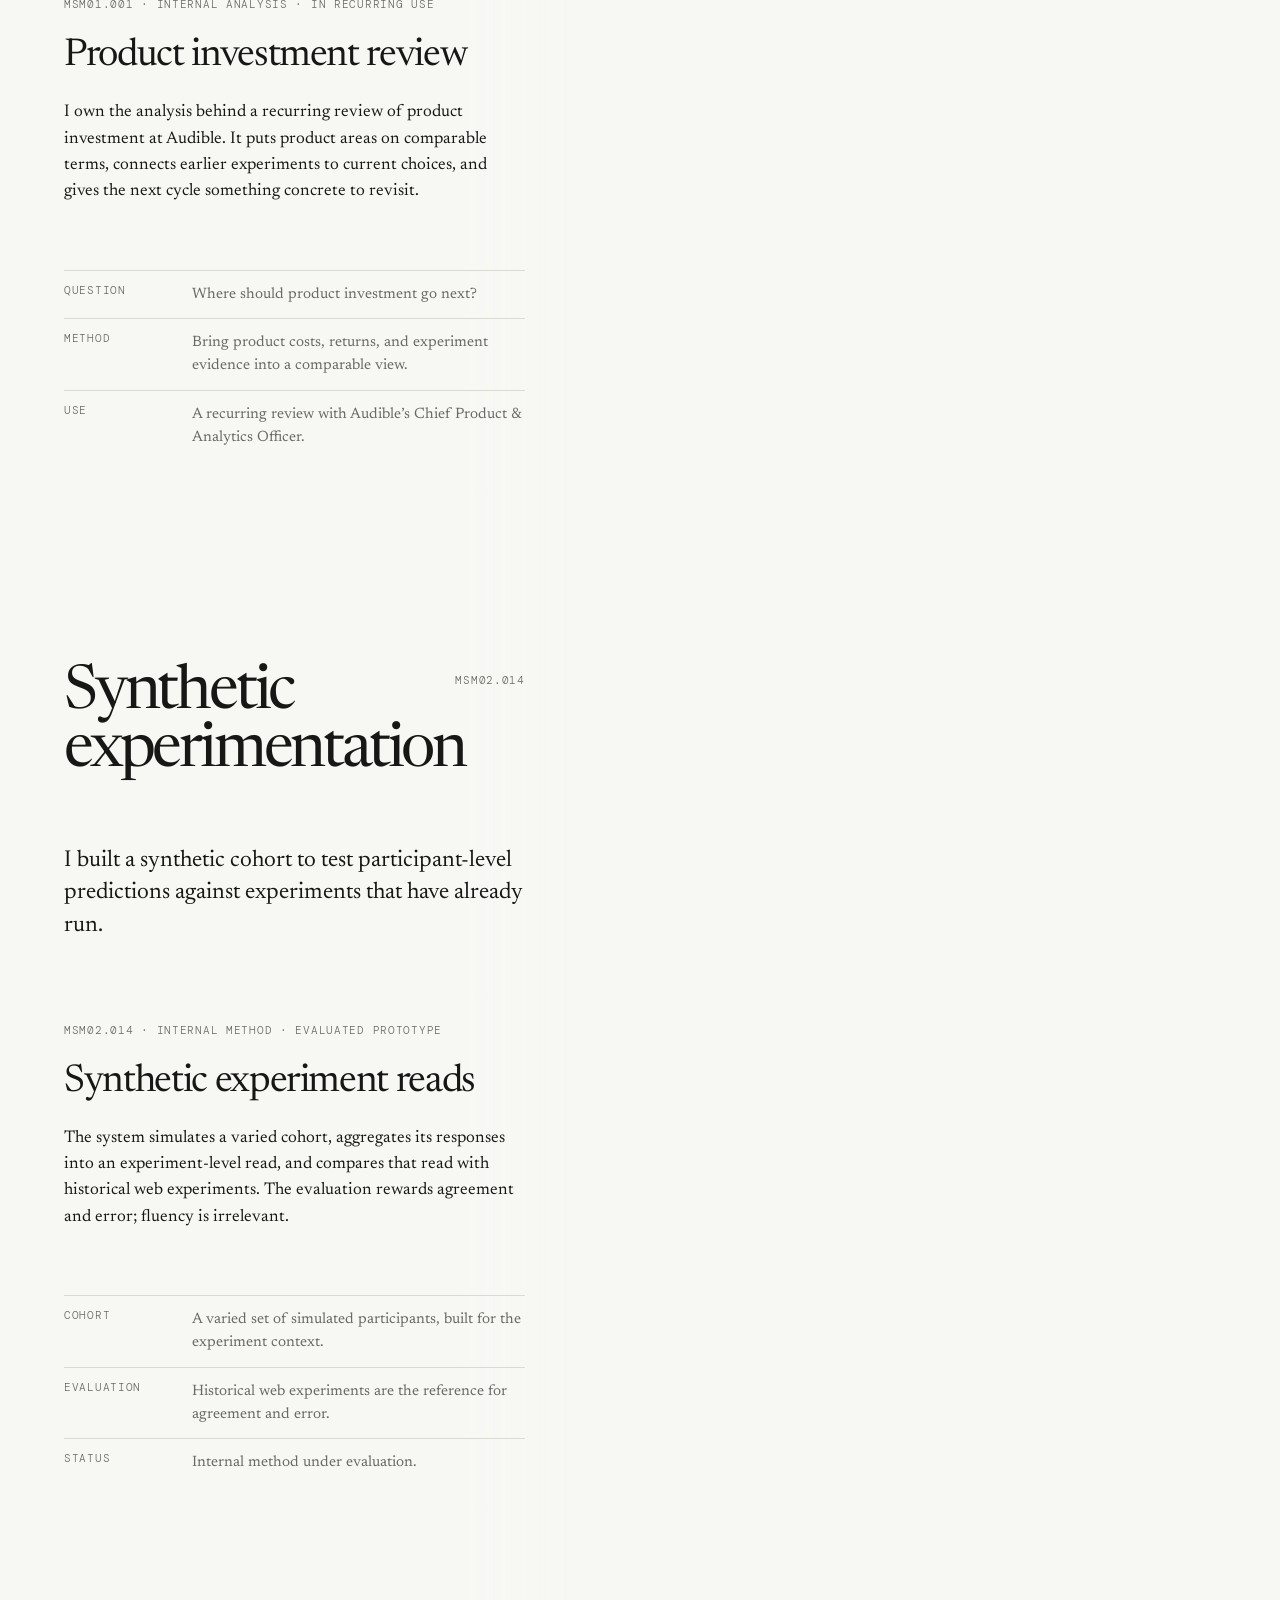
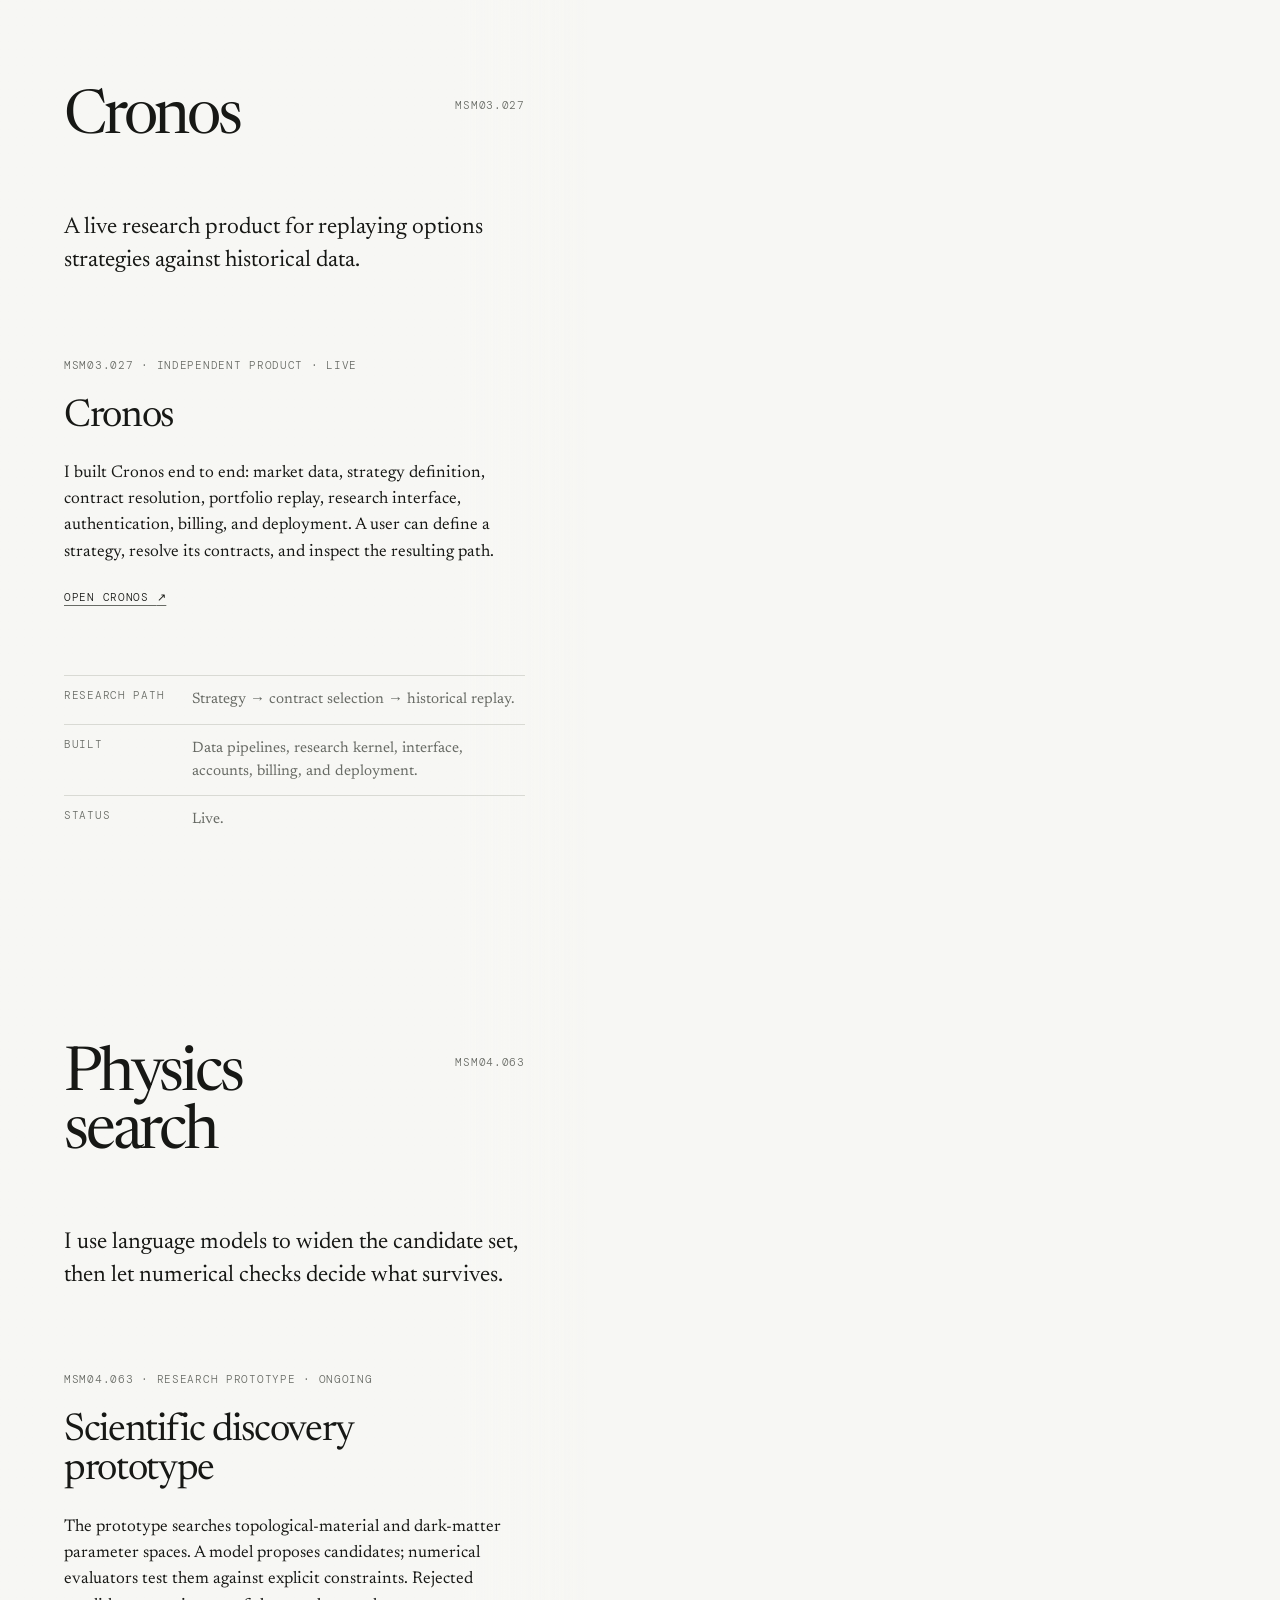
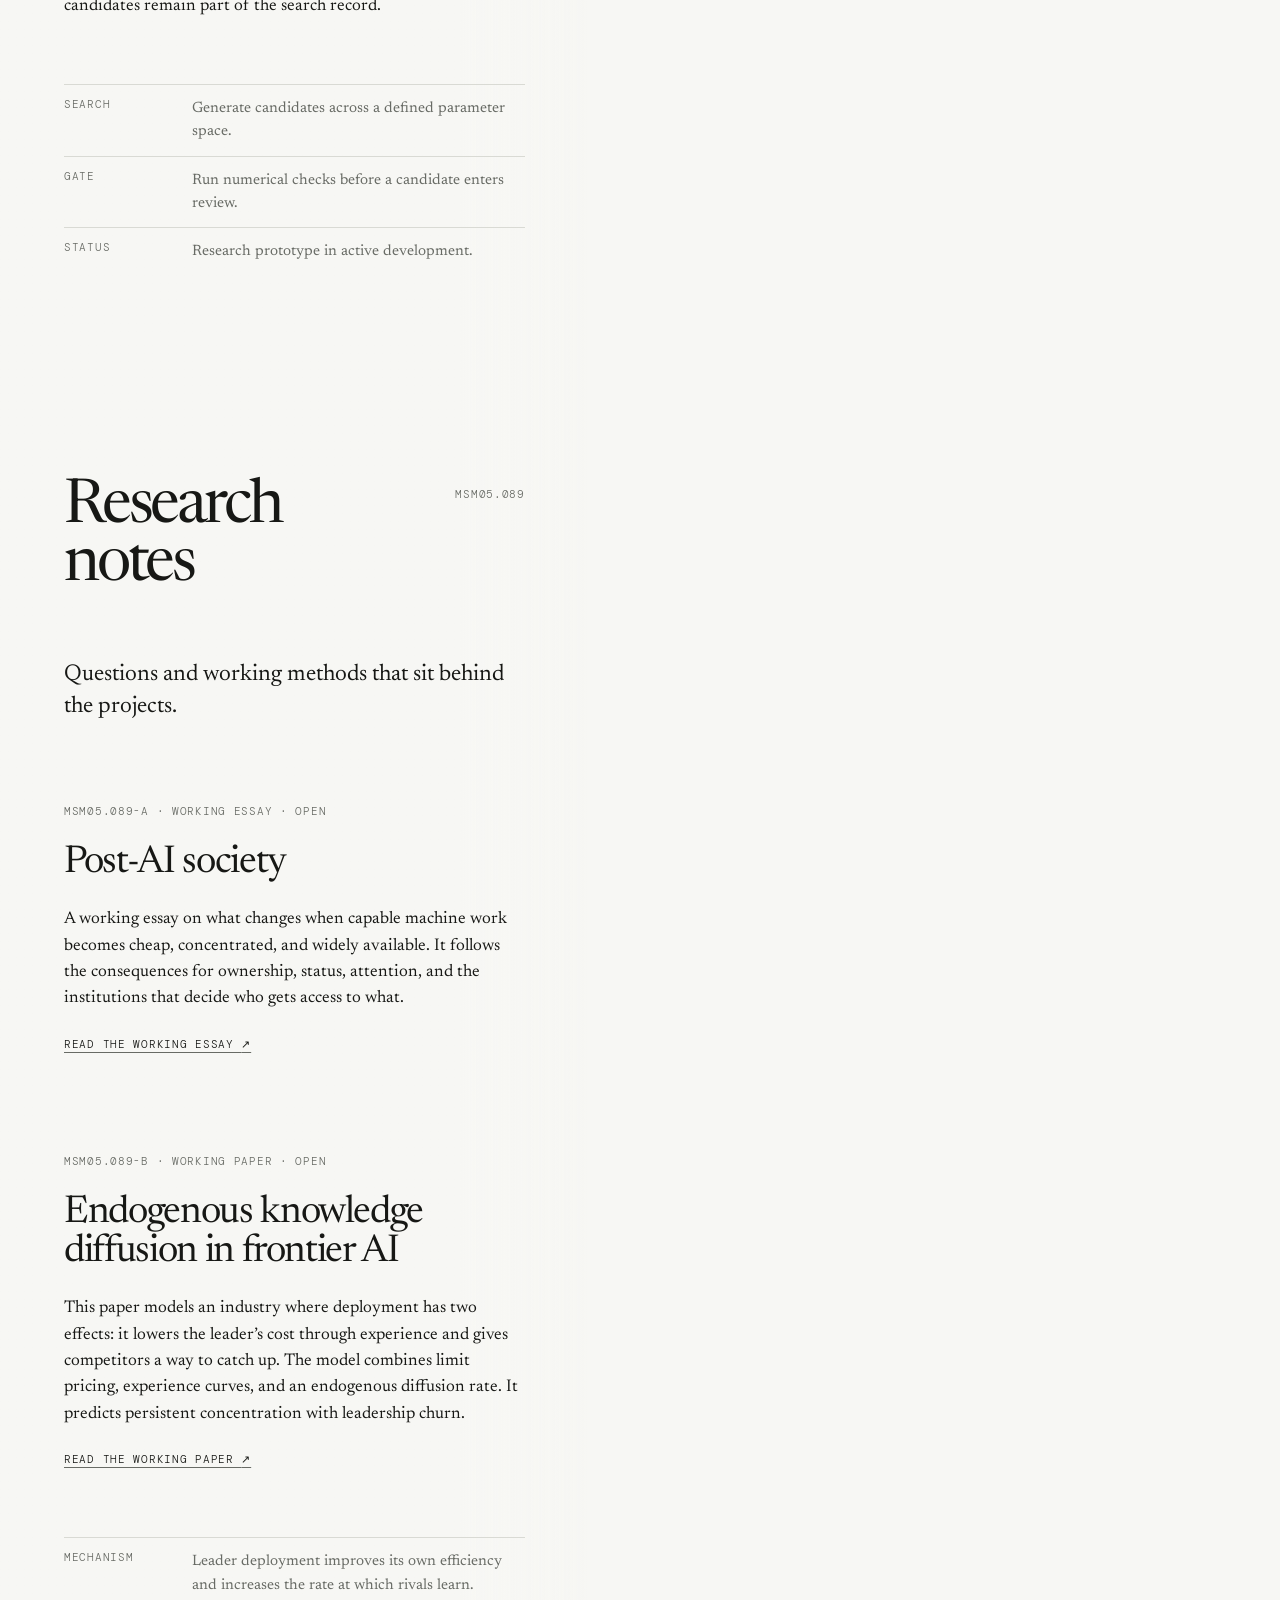
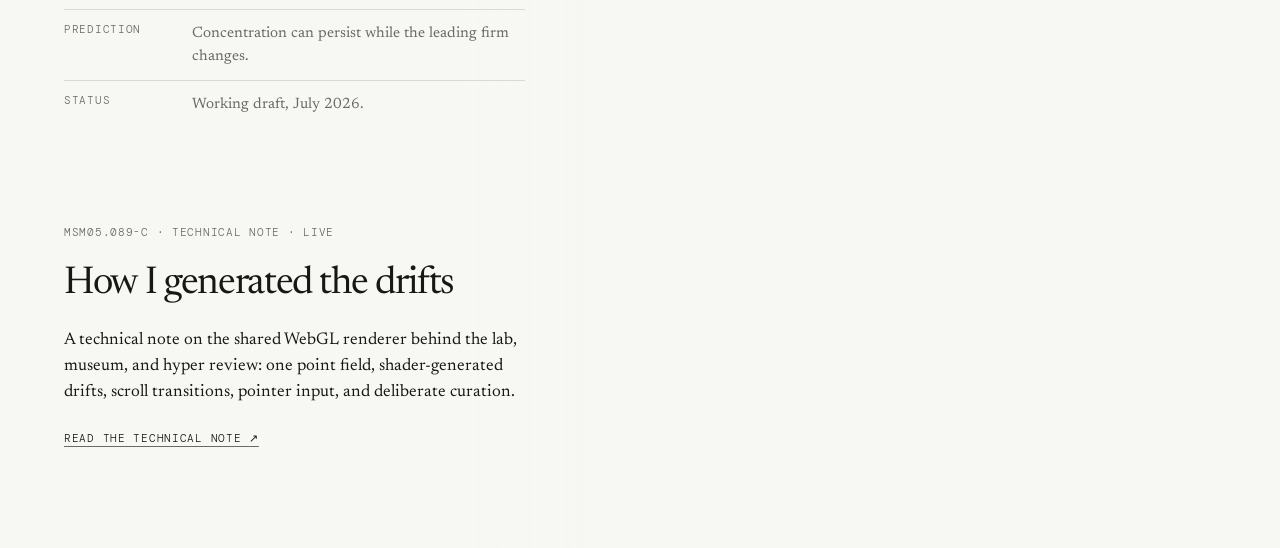
==== commit 3fb70af0: "Simplify portfolio drift transitions" ====
--- a/index.html
+++ b/index.html
@@ -51,7 +51,18 @@
           </section>
         </div>
       </details>
-      <a href="#colophon">Colophon</a>
+      <details class="background-details contact-details">
+        <summary>Contact</summary>
+        <div class="background-grid">
+          <section class="background-column" aria-labelledby="contact-title">
+            <h3 id="contact-title">Contact</h3>
+            <dl class="background-list">
+              <div><dt>Email</dt><dd><a class="source-link" href="mailto:leon@leonshi.dev">Email Leon <span aria-hidden="true">↗</span></a></dd></div>
+              <div><dt>LinkedIn</dt><dd><a class="source-link" href="https://www.linkedin.com/in/leon-shi/" target="_blank" rel="noopener noreferrer">LinkedIn <span aria-hidden="true">↗</span><span class="visually-hidden"> (opens in a new tab)</span></a></dd></div>
+            </dl>
+          </section>
+        </div>
+      </details>
     </nav>
   </header>
 
@@ -80,8 +91,8 @@
 
     <section class="room reading-column" id="room-1" data-field-state="0" aria-labelledby="room-1-title">
       <header class="room-heading">
+        <h2 id="room-1-title">Product resource allocation</h2>
         <p class="room-number">MSM01.001</p>
-        <h2 id="room-1-title">Product resource allocation</h2>
       </header>
       <p class="room-lede">At Audible, I own the analysis behind a recurring review of product investment with the Chief Product &amp; Analytics Officer.</p>
 
@@ -99,8 +110,8 @@
 
     <section class="room reading-column" id="room-2" data-field-state="1" aria-labelledby="room-2-title">
       <header class="room-heading">
+        <h2 id="room-2-title">Synthetic experimentation</h2>
         <p class="room-number">MSM02.014</p>
-        <h2 id="room-2-title">Synthetic experimentation</h2>
       </header>
       <p class="room-lede">I built a synthetic cohort to test participant-level predictions against experiments that have already run.</p>
 
@@ -118,8 +129,8 @@
 
     <section class="room reading-column" id="room-3" data-field-state="2" aria-labelledby="room-3-title">
       <header class="room-heading">
+        <h2 id="room-3-title">Cronos</h2>
         <p class="room-number">MSM03.027</p>
-        <h2 id="room-3-title">Cronos</h2>
       </header>
       <p class="room-lede">A live research product for replaying options strategies against historical data.</p>
 
@@ -138,8 +149,8 @@
 
     <section class="room reading-column" id="room-4" data-field-state="3" aria-labelledby="room-4-title">
       <header class="room-heading">
+        <h2 id="room-4-title">Physics search</h2>
         <p class="room-number">MSM04.063</p>
-        <h2 id="room-4-title">Physics search</h2>
       </header>
       <p class="room-lede">I use language models to widen the candidate set, then let numerical checks decide what survives.</p>
 
@@ -158,8 +169,8 @@
 
     <section class="room reading-column" id="room-5" data-field-state="4" aria-labelledby="room-5-title">
       <header class="room-heading">
+        <h2 id="room-5-title">Research notes</h2>
         <p class="room-number">MSM05.089</p>
-        <h2 id="room-5-title">Research notes</h2>
       </header>
       <p class="room-lede">Questions and working methods that sit behind the projects.</p>
 
@@ -191,19 +202,6 @@
     </section>
   </main>
 
-  <footer class="colophon reading-column" id="colophon" data-field-state="5">
-    <p class="room-number">Colophon</p>
-    <p class="colophon-statement">Reading and thinking about market structure, scientific discovery, institutional design, and the changing division of labor between people and machines.</p>
-    <div class="colophon-meta colophon-contact" aria-label="Contact Leon Shi">
-      <p class="object-label">Open to conversations about decision systems, AI research tools, and resource allocation.</p>
-      <a class="source-link" href="mailto:leon@leonshi.dev">Email Leon <span aria-hidden="true">↗</span></a>
-      <a class="source-link" href="https://www.linkedin.com/in/leon-shi/" target="_blank" rel="noopener noreferrer">LinkedIn <span aria-hidden="true">↗</span><span class="visually-hidden"> (opens in a new tab)</span></a>
-    </div>
-    <div class="colophon-meta">
-      <p>Newsreader and DM Mono.</p>
-      <p>Revised as the work changes.</p>
-    </div>
-  </footer>
   <script src="lab/renderer.js?v=20260807-12" defer></script>
   <script src="field.js?v=20260807-13" defer></script>
 </body>
--- a/styles.css
+++ b/styles.css
@@ -108,13 +108,17 @@
 }
 
 .site-header {
-  position: relative;
+  position: fixed;
+  top: 0;
+  left: 0;
+  right: 0;
   z-index: 20;
   display: flex;
   align-items: center;
   justify-content: space-between;
   min-height: var(--space-16);
   padding-inline: var(--page-pad);
+  background: color-mix(in srgb, var(--paper) 92%, transparent);
   font: 400 0.6875rem/1.3 var(--mono);
   letter-spacing: 0.07em;
   text-transform: uppercase;
@@ -297,18 +301,21 @@
 .room {
   min-height: 100svh;
   padding: clamp(var(--space-20), 12vh, var(--space-32)) var(--content-pad) var(--space-24);
-  scroll-margin-top: var(--space-8);
+  scroll-margin-top: var(--space-16);
 }
 
 .room-heading {
   display: grid;
-  grid-template-columns: minmax(5rem, 0.28fr) minmax(0, 1fr);
+  grid-template-columns: minmax(0, 1fr) minmax(5rem, 0.28fr);
   gap: var(--space-6);
   align-items: start;
   margin-bottom: var(--space-16);
 }
 
 .room-number {
+  grid-column: 2;
+  grid-row: 1;
+  text-align: right;
   margin: var(--space-2) 0 0;
 }
 
@@ -720,7 +727,7 @@
 
   .room {
     padding: var(--space-20) var(--space-4) var(--space-16);
-    scroll-margin-top: var(--space-4);
+    scroll-margin-top: var(--space-16);
   }
 
   .room-heading {
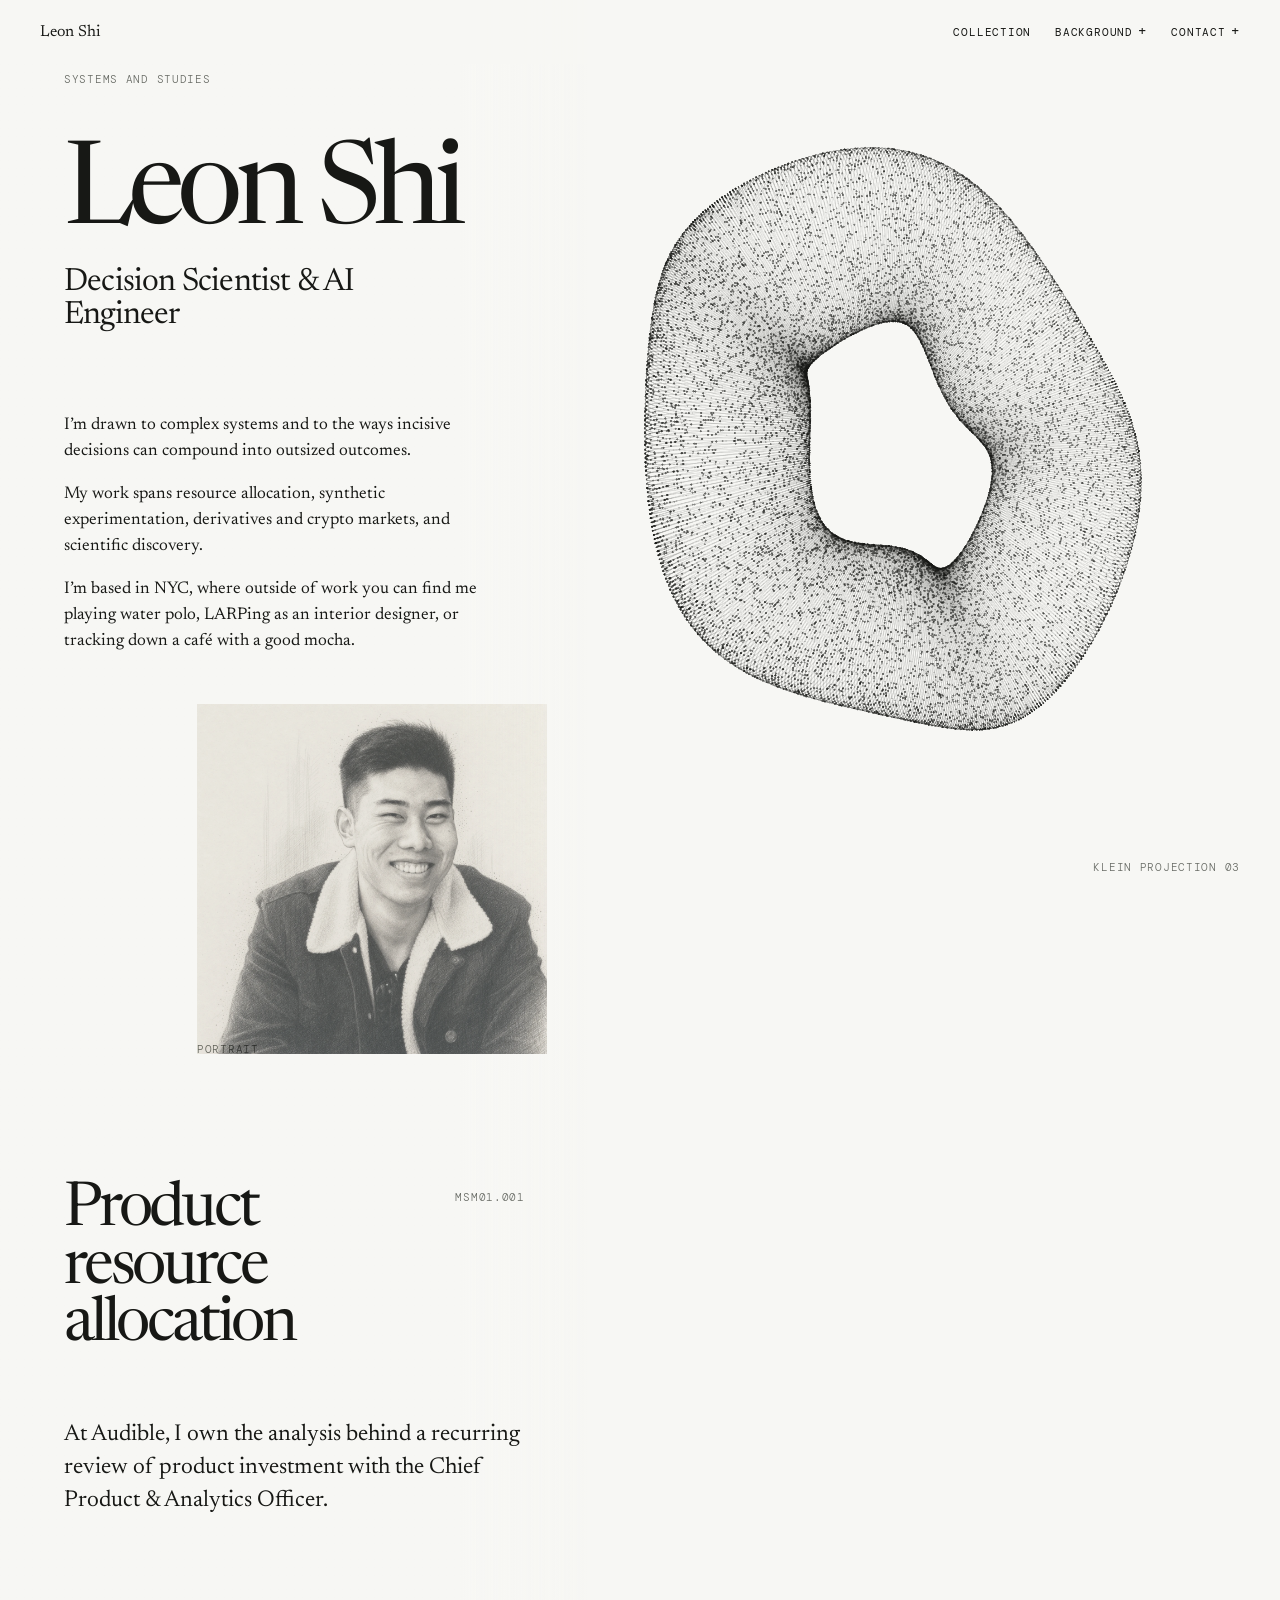
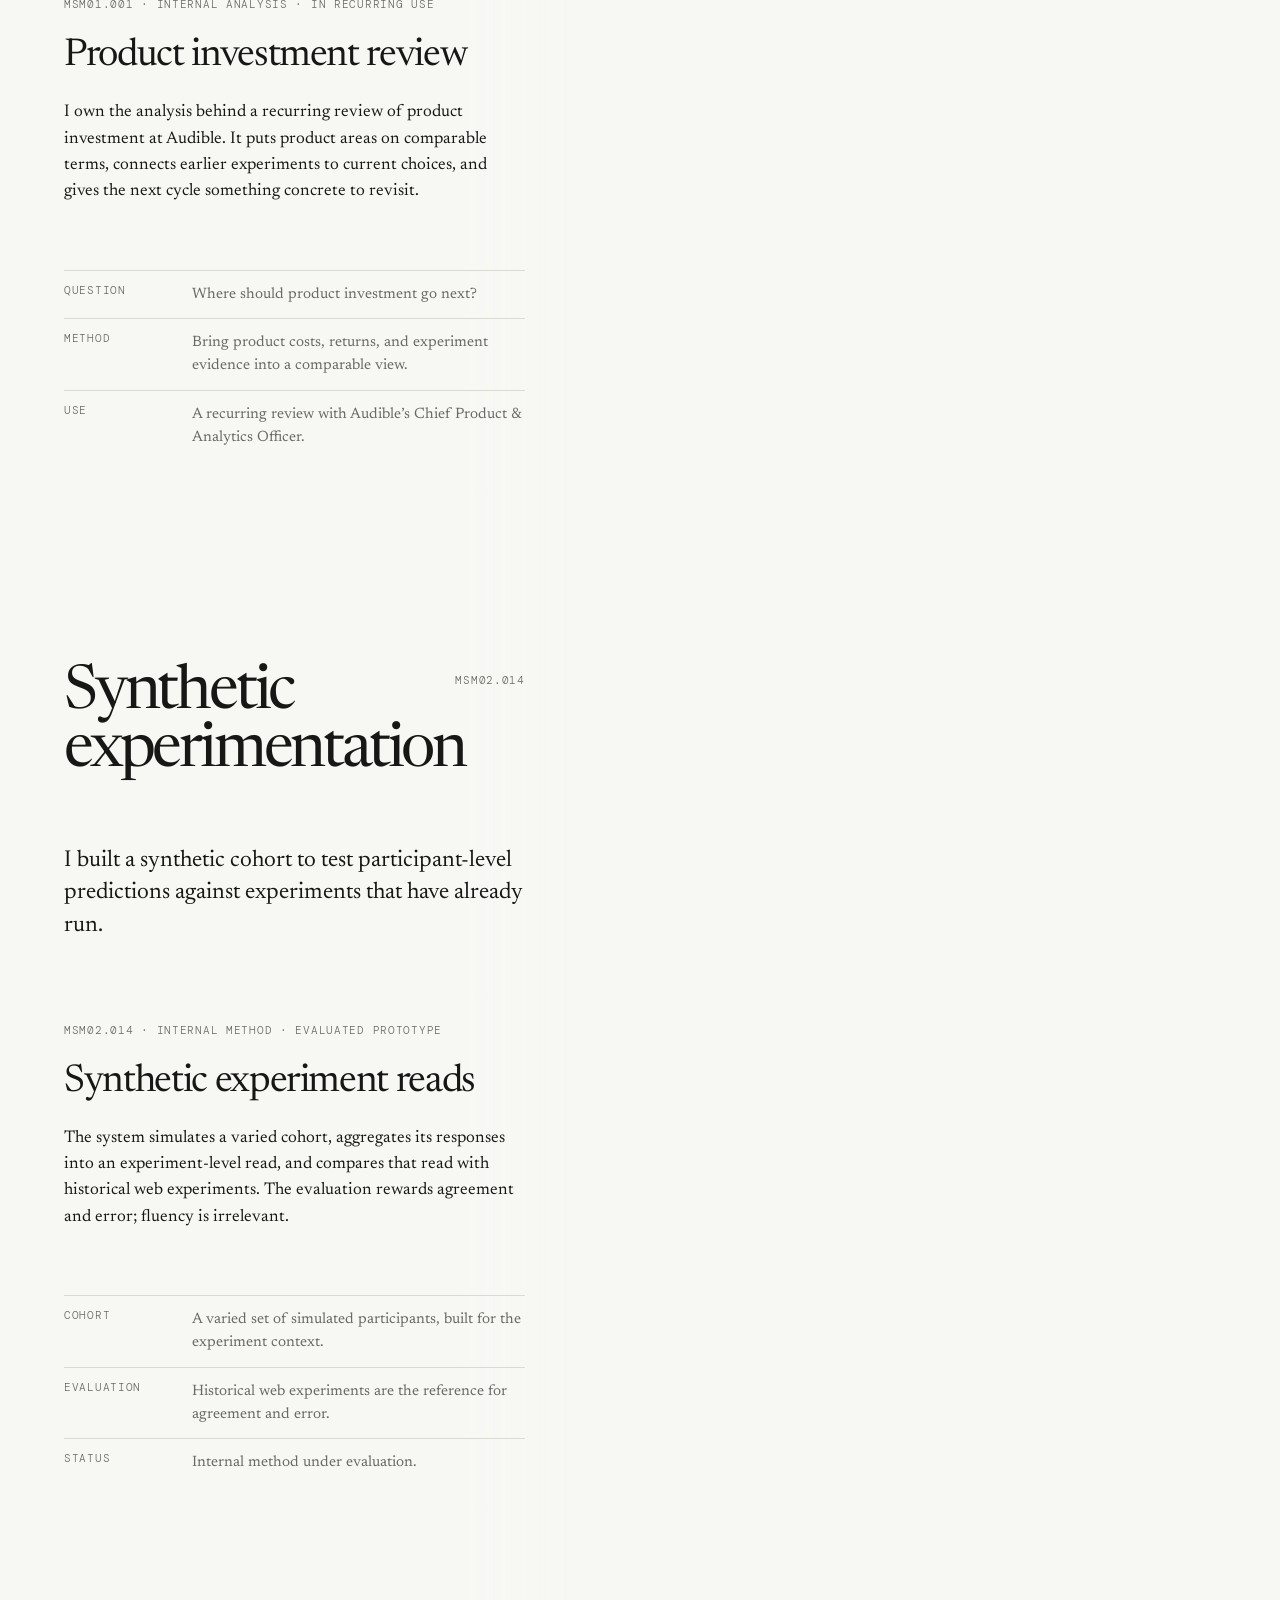
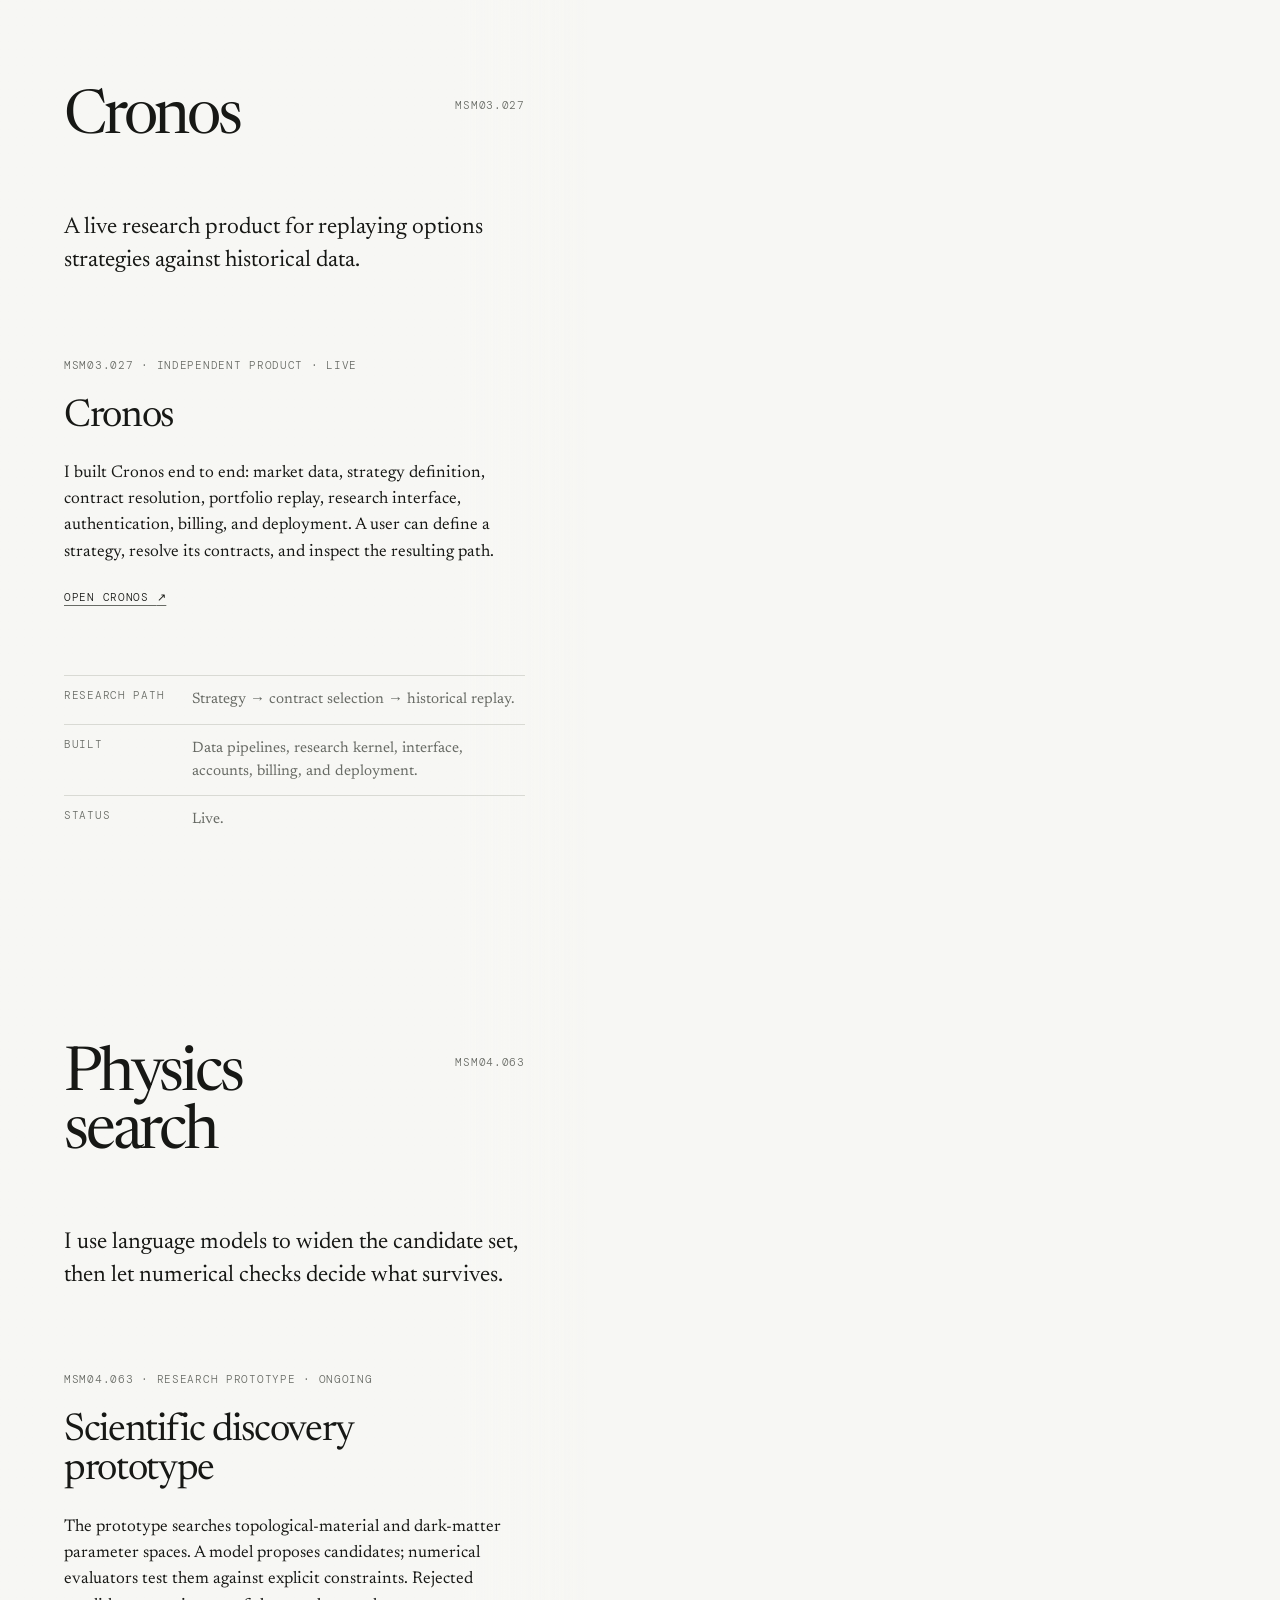
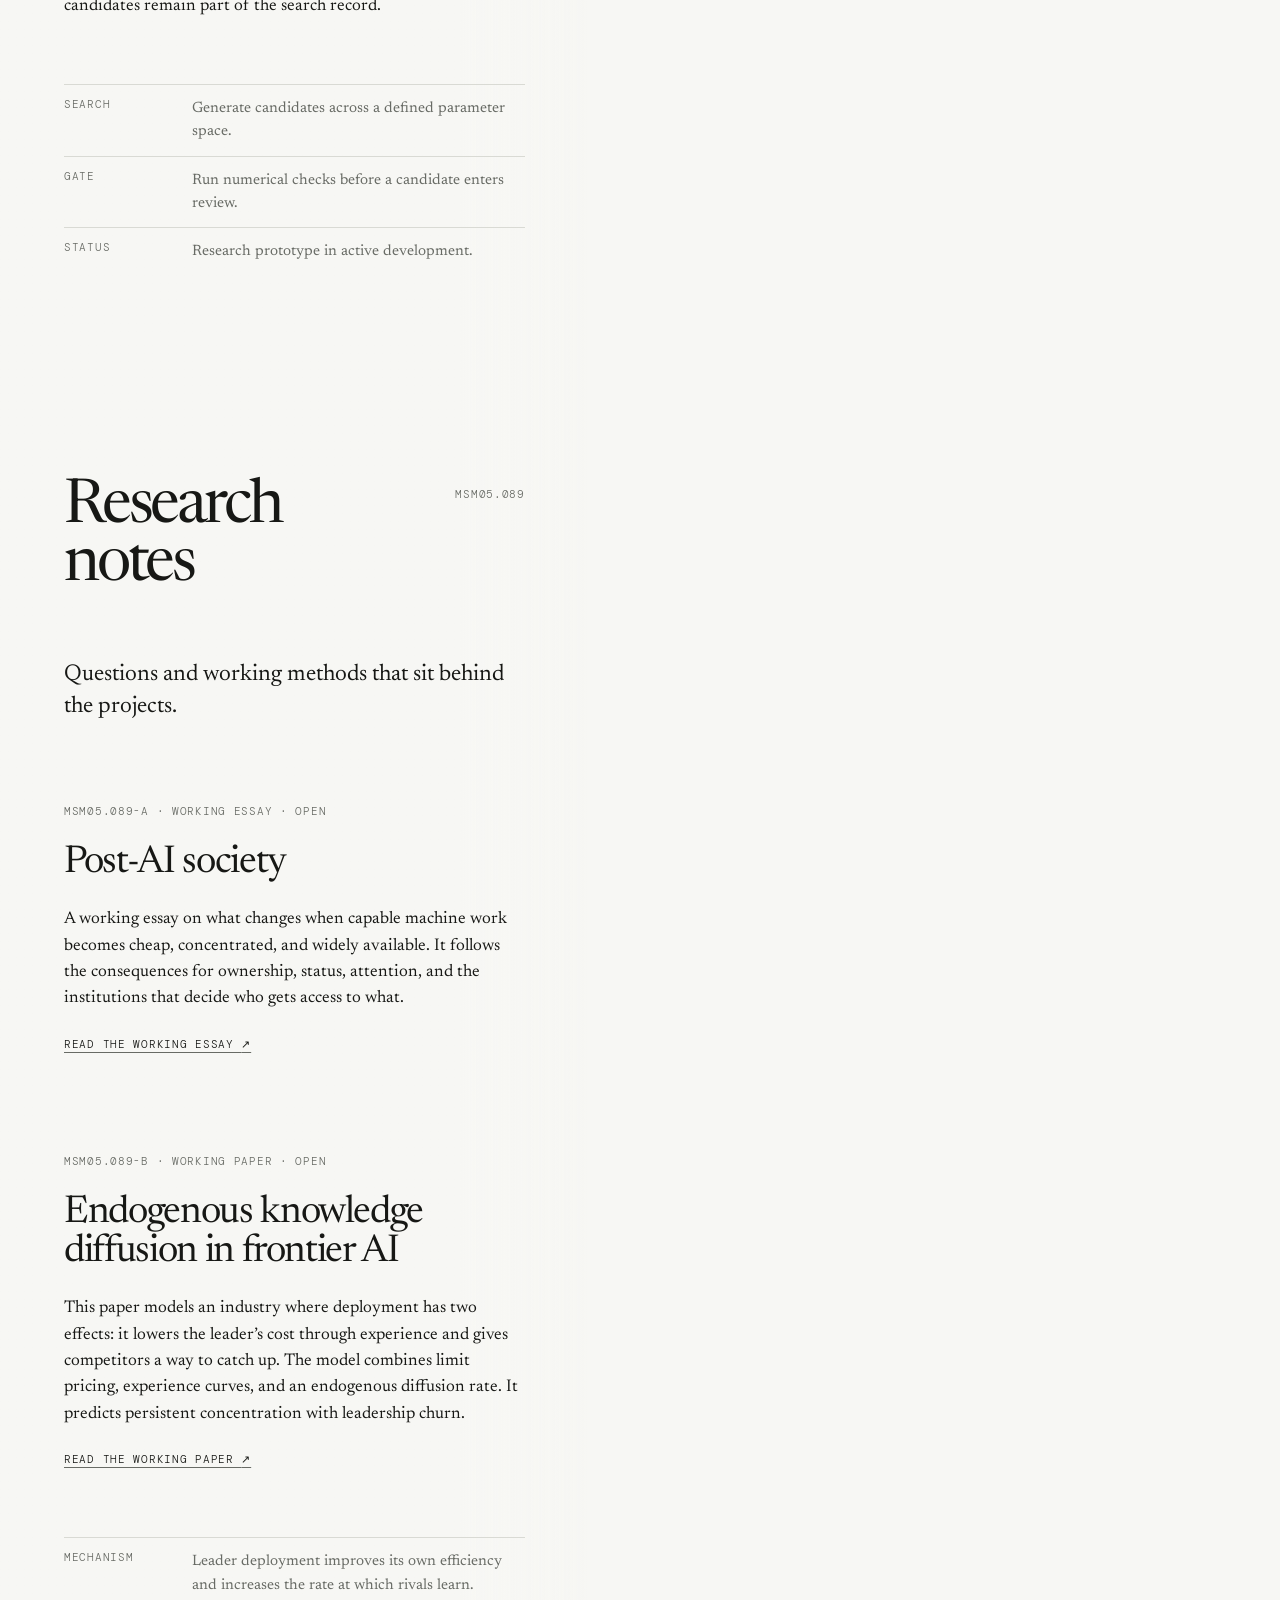
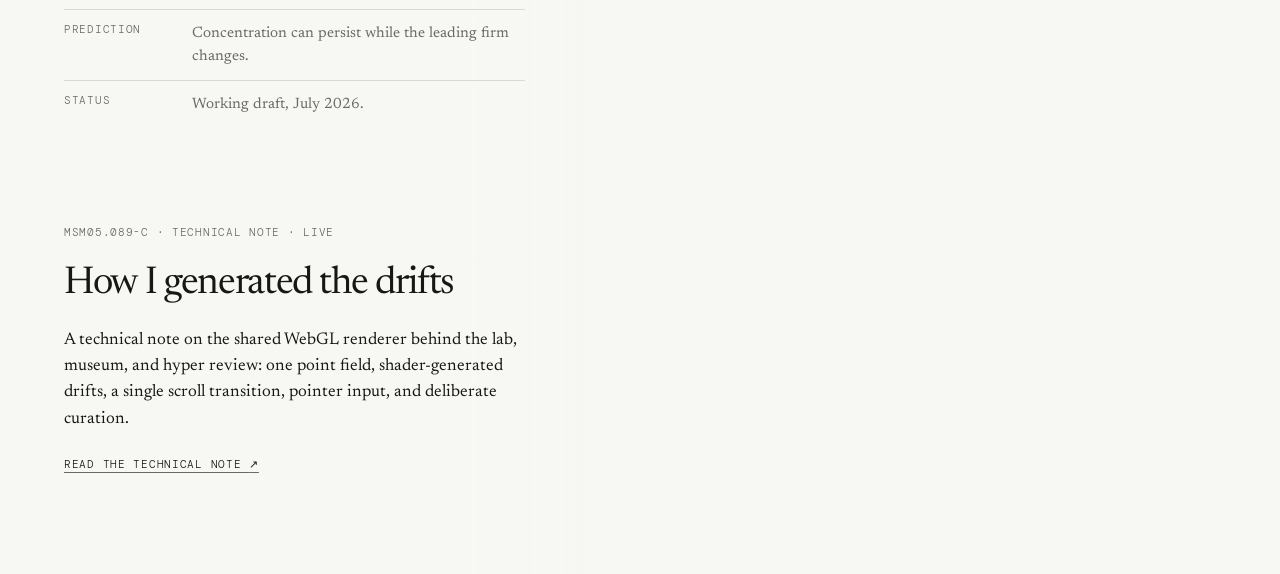
==== commit c48f6c18: "Clarify single drift transition" ====
--- a/index.html
+++ b/index.html
@@ -195,7 +195,7 @@
         <article aria-labelledby="animation-note">
           <p class="object-label">MSM05.089-C · Technical note · Live</p>
           <h3 id="animation-note">How I generated the drifts</h3>
-          <p>A technical note on the shared WebGL renderer behind the lab, museum, and hyper review: one point field, shader-generated drifts, scroll transitions, pointer input, and deliberate curation.</p>
+          <p>A technical note on the shared WebGL renderer behind the lab, museum, and hyper review: one point field, shader-generated drifts, a single scroll transition, pointer input, and deliberate curation.</p>
           <a class="source-link" href="notes/how-i-generated-the-drifts.html">Read the technical note <span aria-hidden="true">↗</span></a>
         </article>
       </div>
--- a/styles.css
+++ b/styles.css
@@ -41,6 +41,7 @@
 html {
   background: var(--paper);
   scroll-behavior: smooth;
+  scroll-padding-top: var(--space-16);
 }
 
 body {
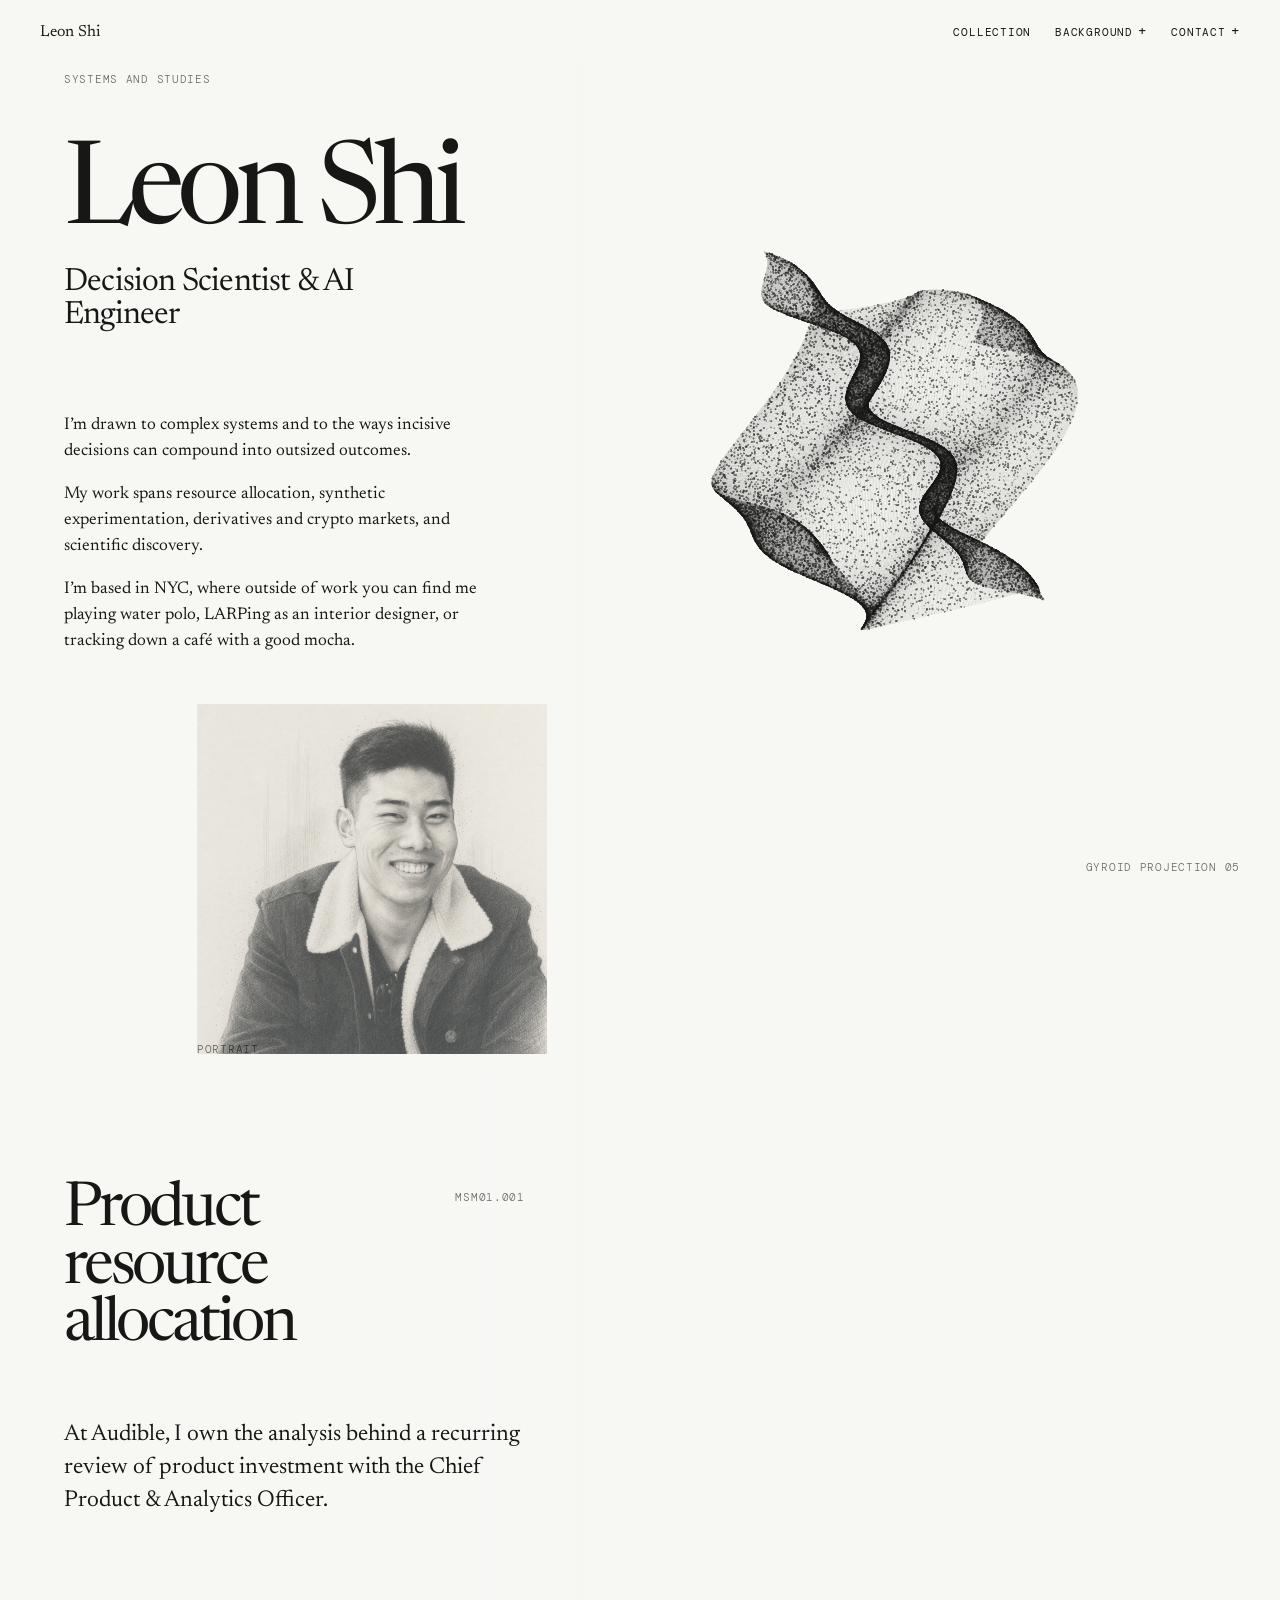
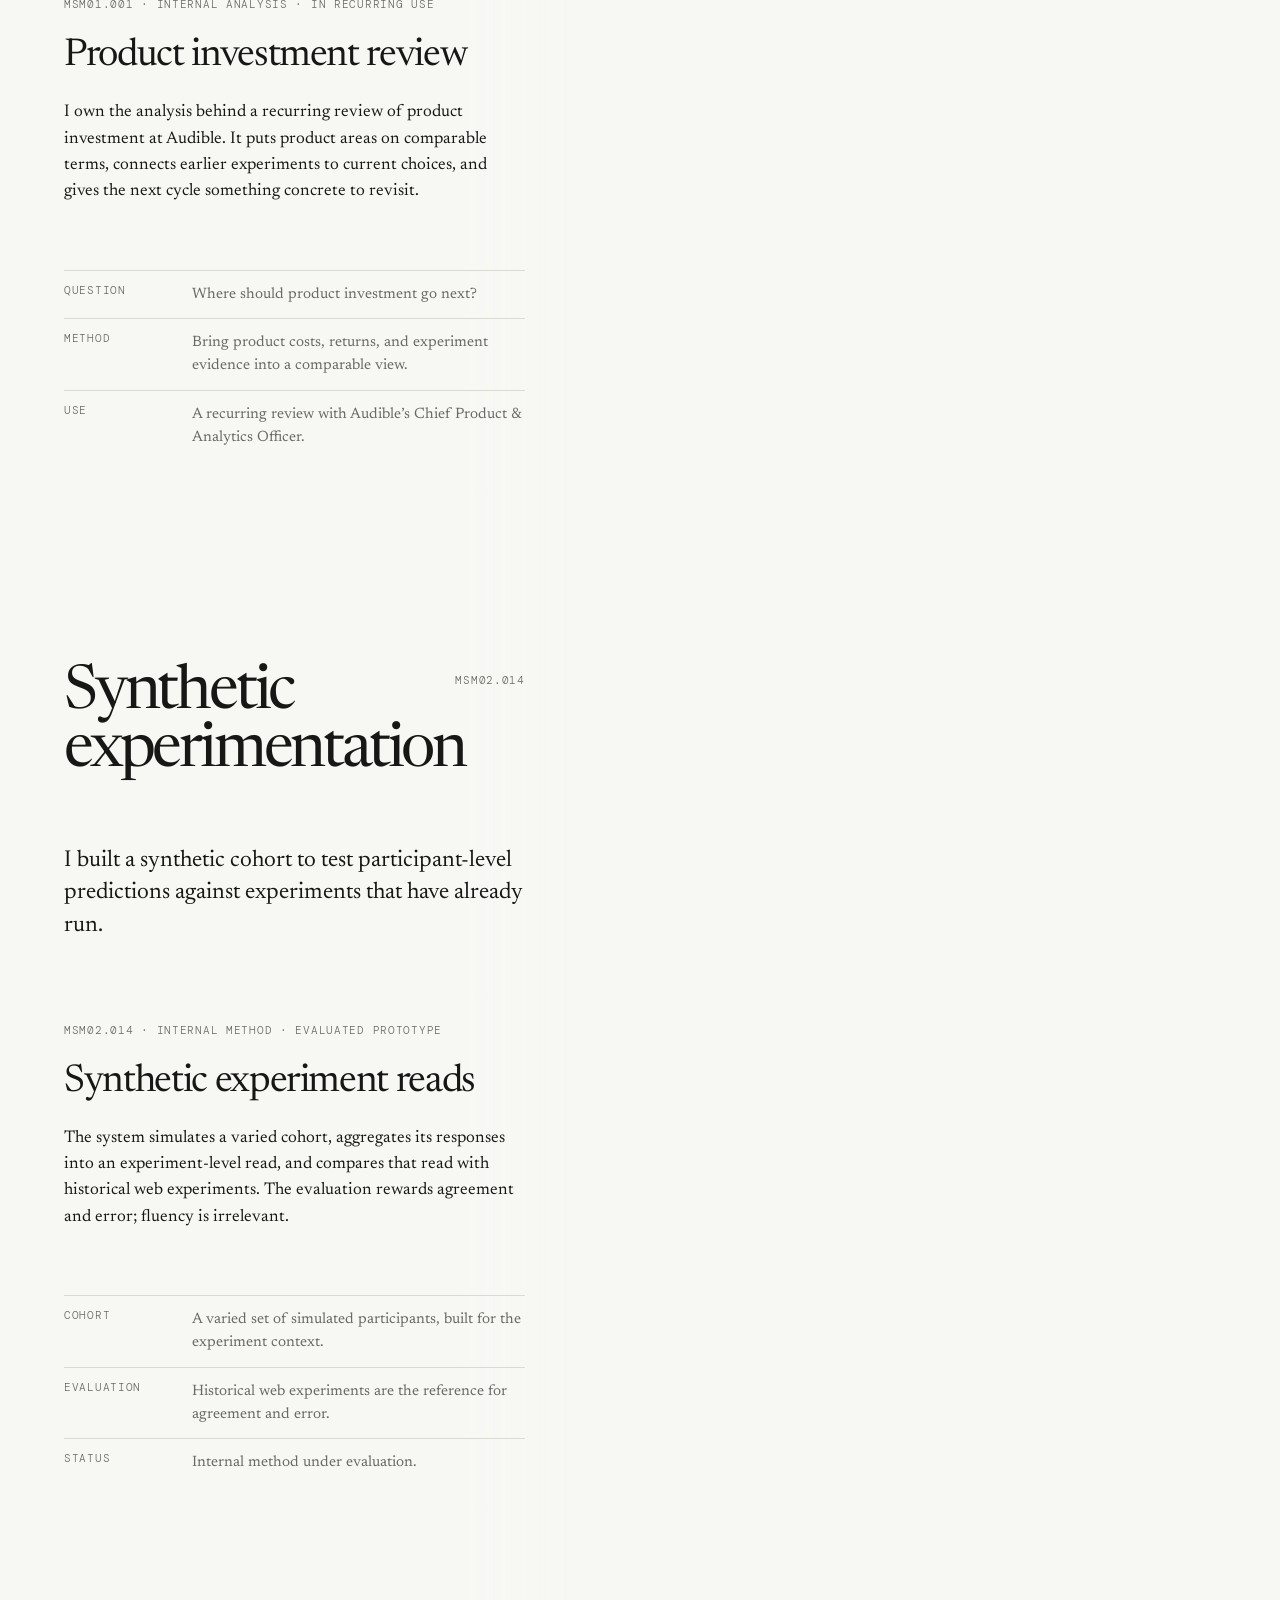
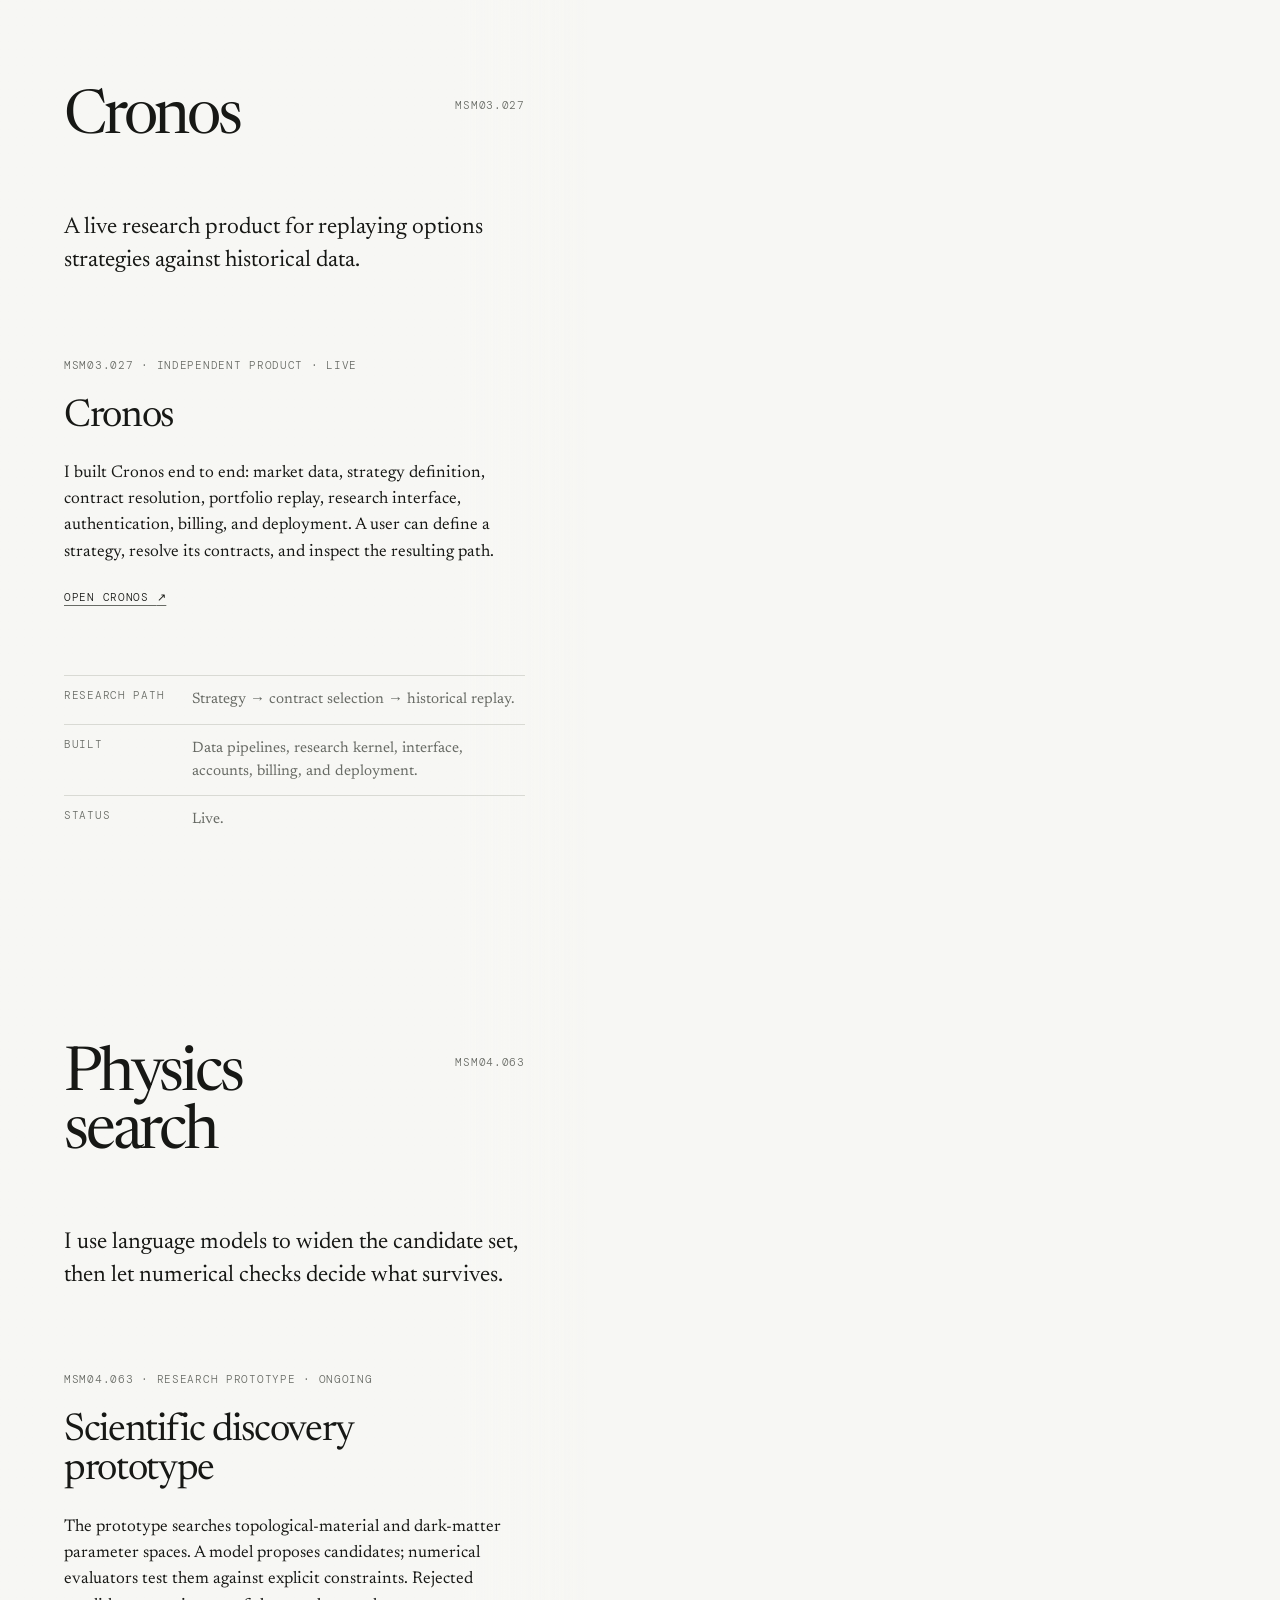
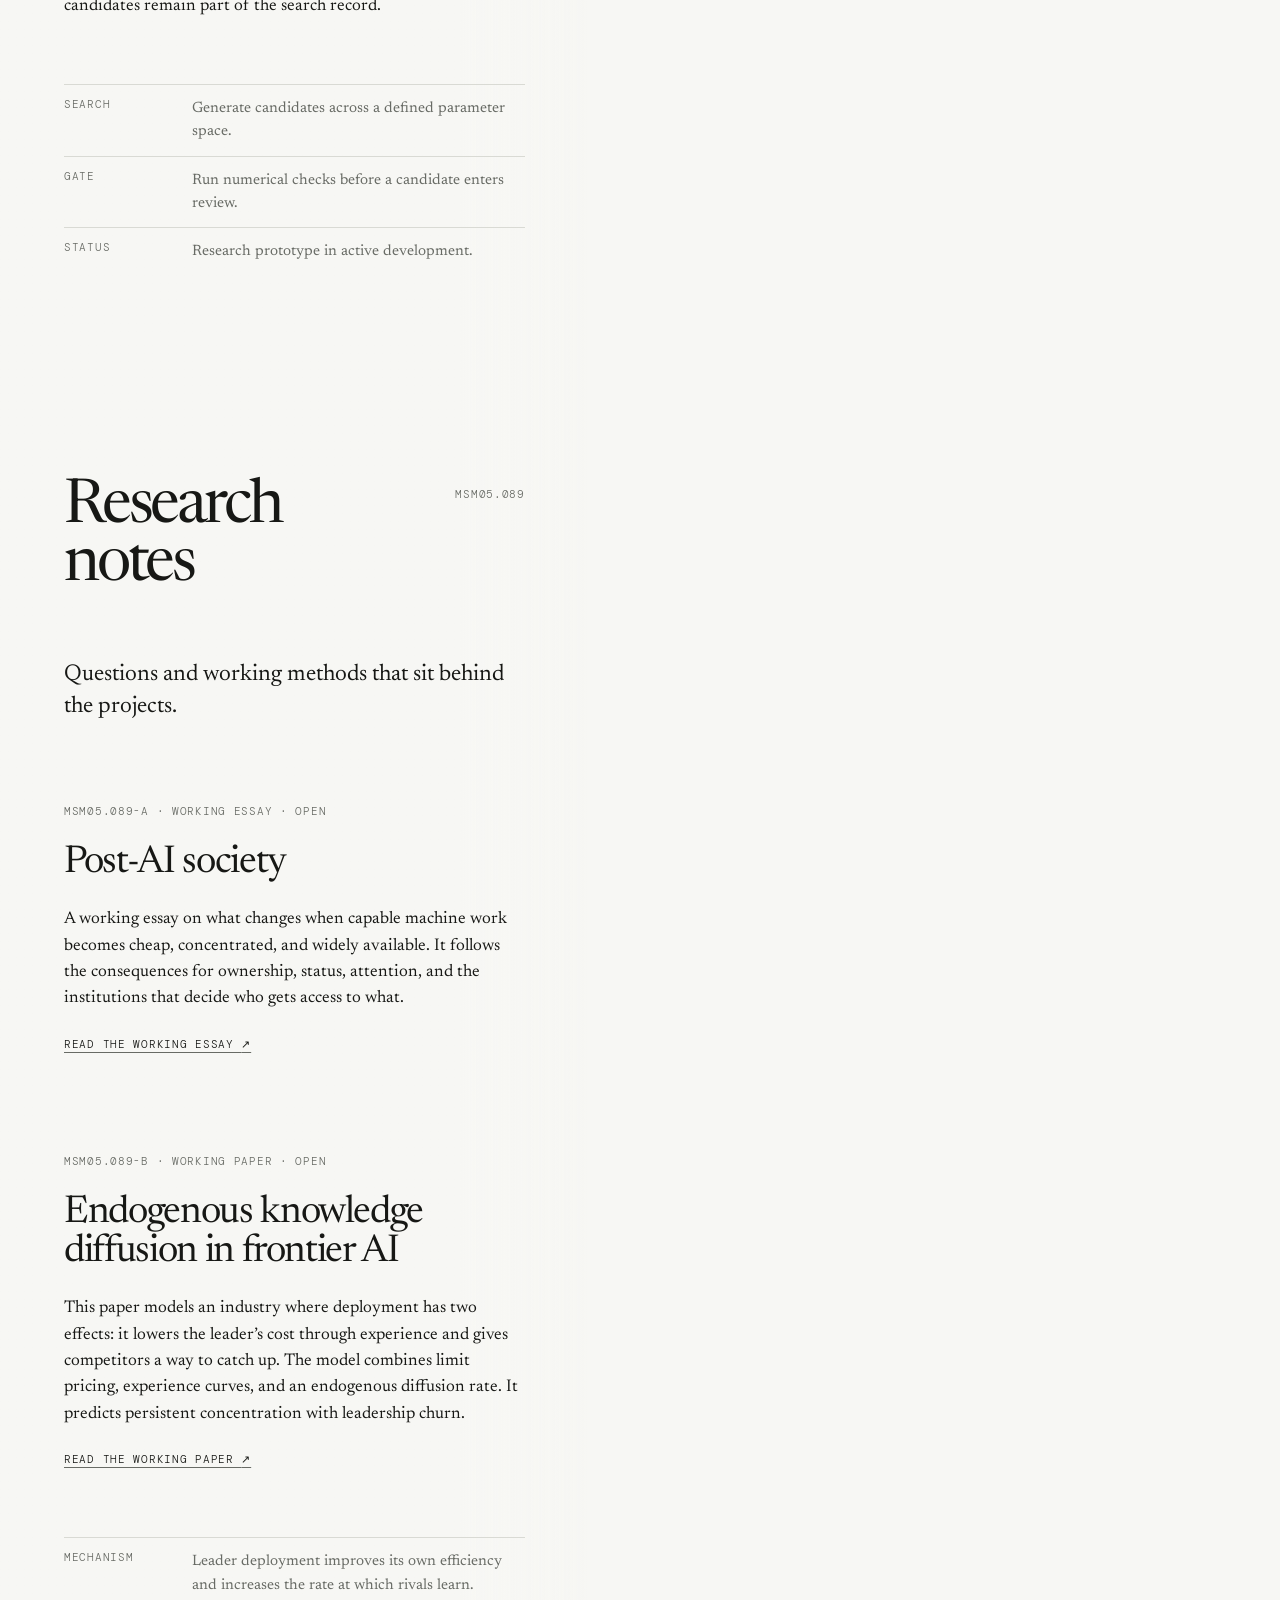
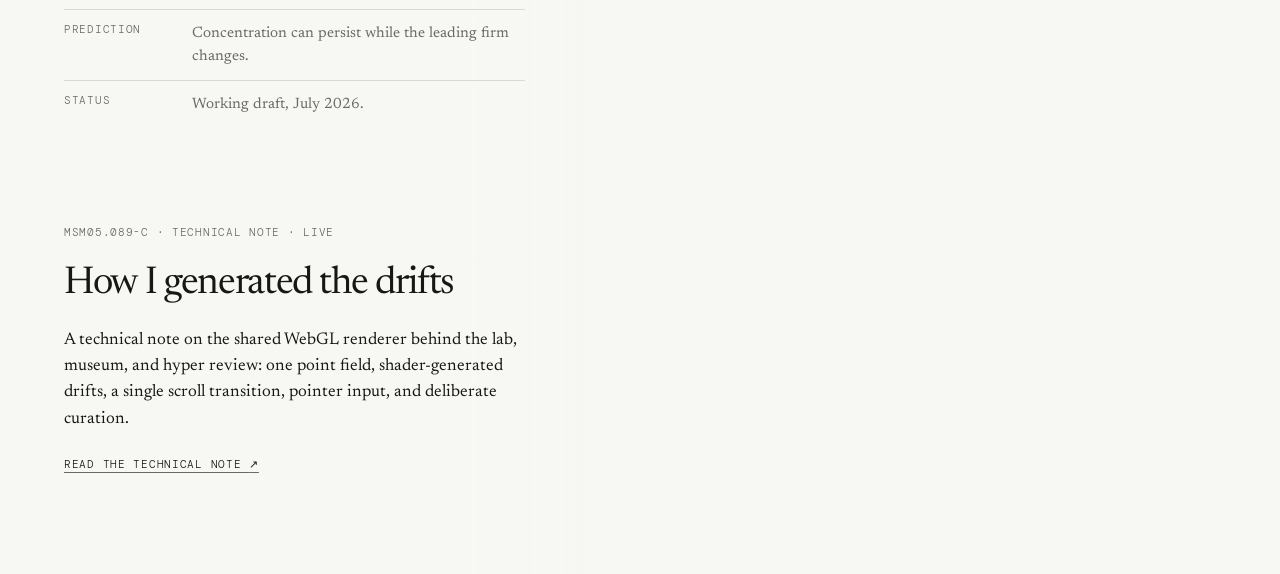
==== commit 3ab60244: "Simplify contact labels" ====
--- a/index.html
+++ b/index.html
@@ -57,7 +57,7 @@
           <section class="background-column" aria-labelledby="contact-title">
             <h3 id="contact-title">Contact</h3>
             <dl class="background-list">
-              <div><dt>Email</dt><dd><a class="source-link" href="mailto:leon@leonshi.dev">Email Leon <span aria-hidden="true">↗</span></a></dd></div>
+              <div><dt>Email</dt><dd><a class="source-link" href="mailto:leon@leonshi.dev">Email <span aria-hidden="true">↗</span></a></dd></div>
               <div><dt>LinkedIn</dt><dd><a class="source-link" href="https://www.linkedin.com/in/leon-shi/" target="_blank" rel="noopener noreferrer">LinkedIn <span aria-hidden="true">↗</span><span class="visually-hidden"> (opens in a new tab)</span></a></dd></div>
             </dl>
           </section>
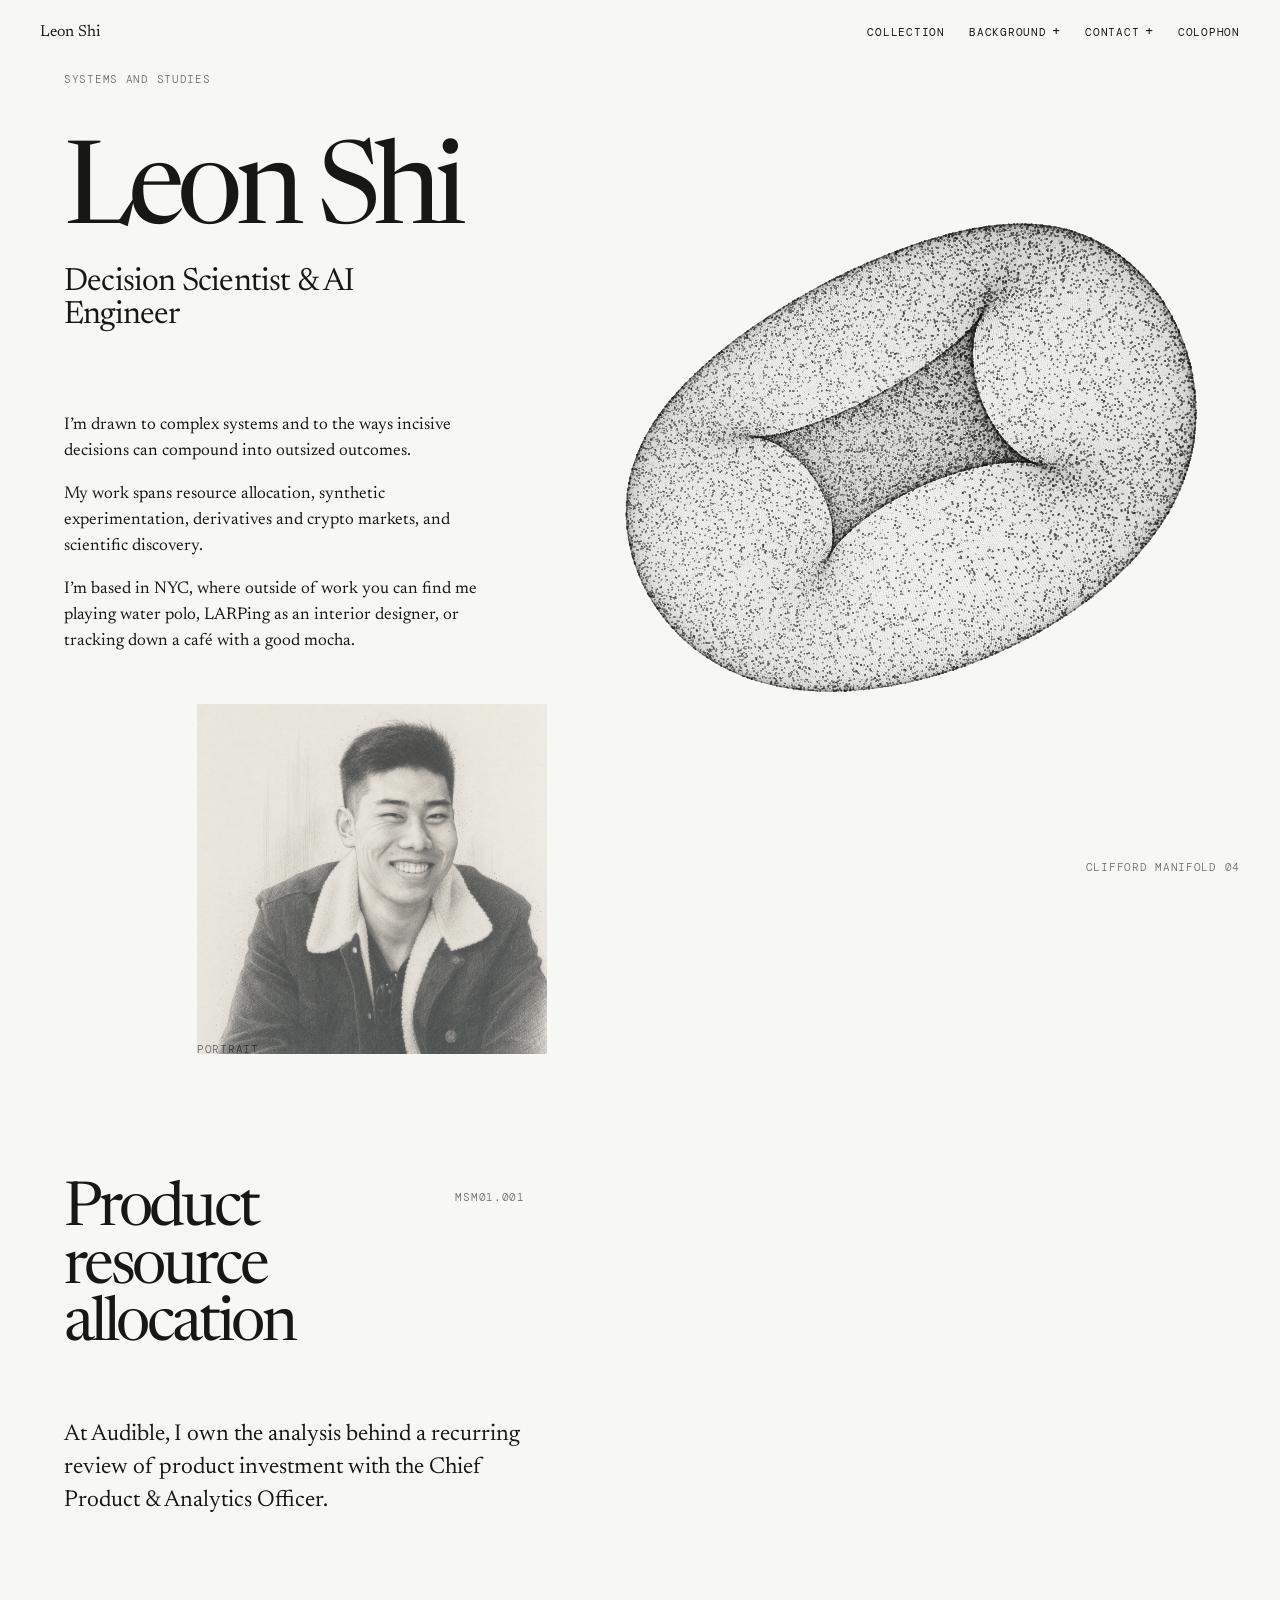
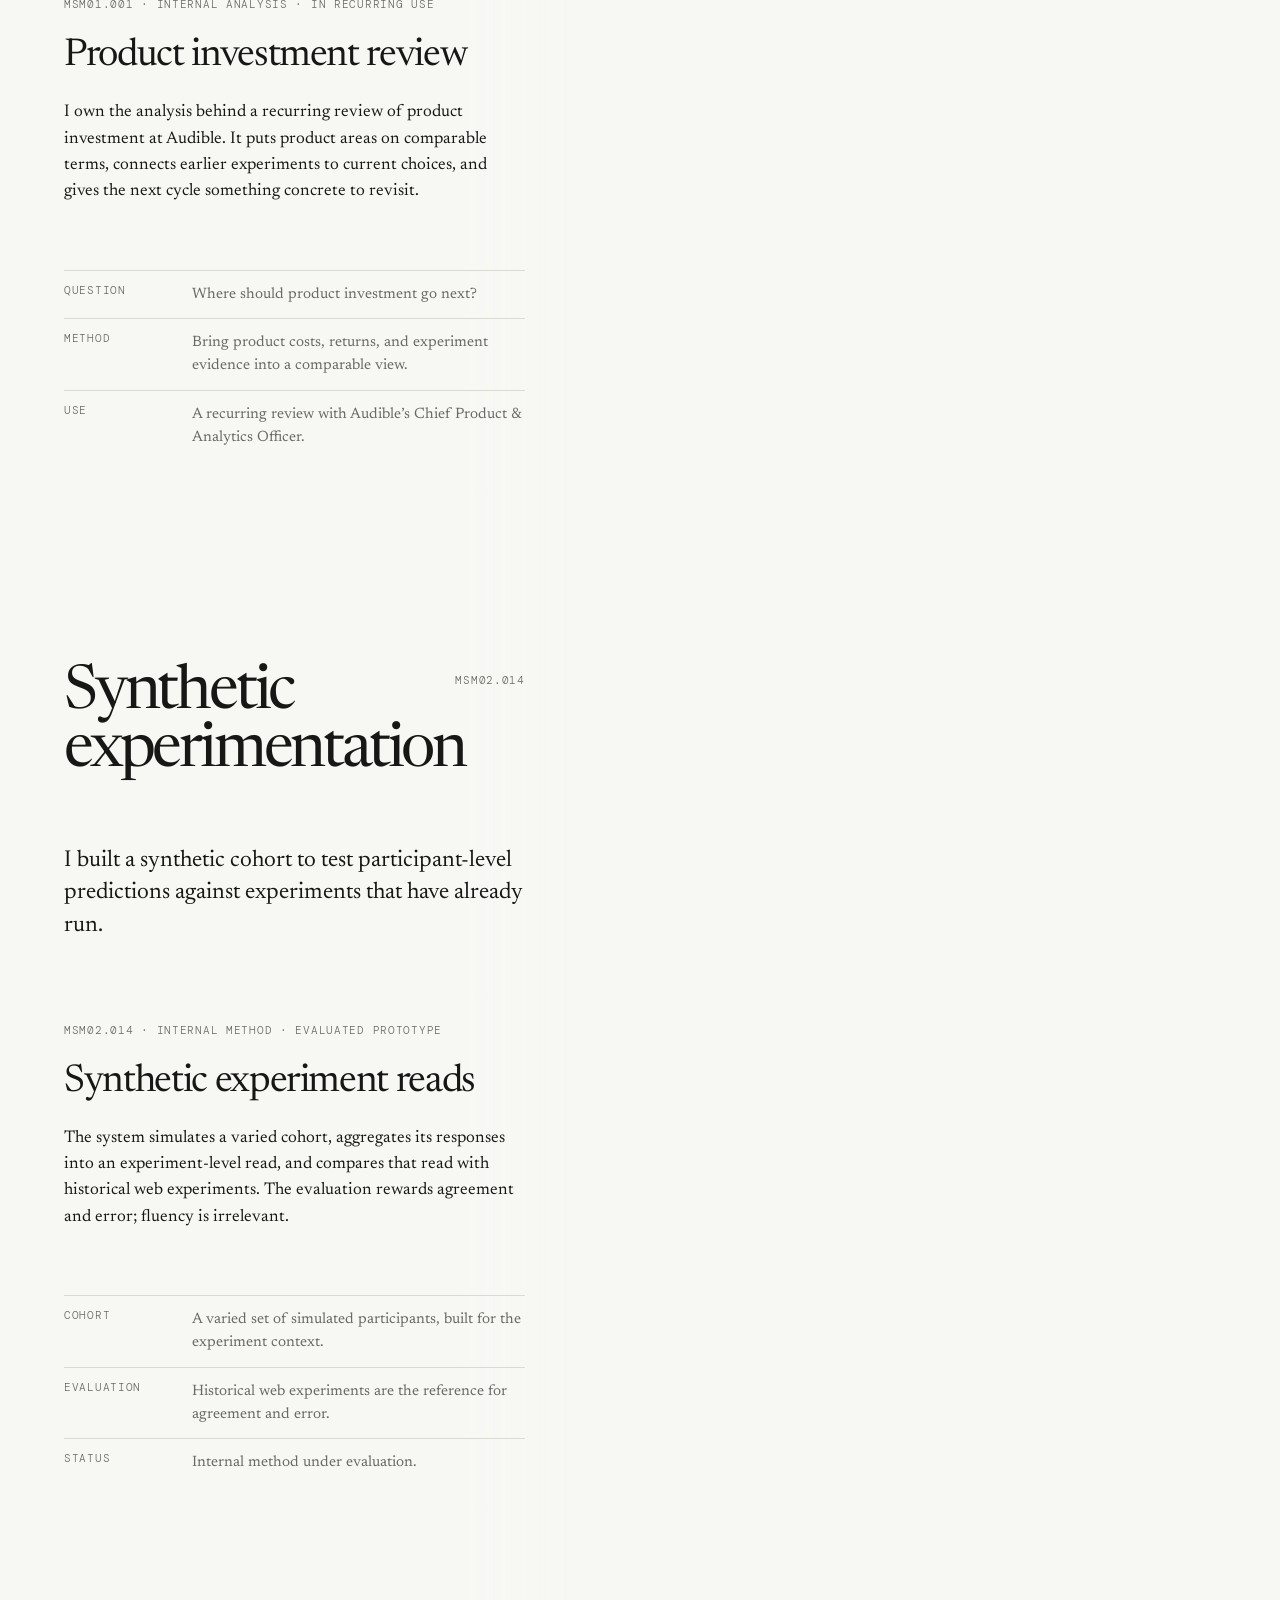
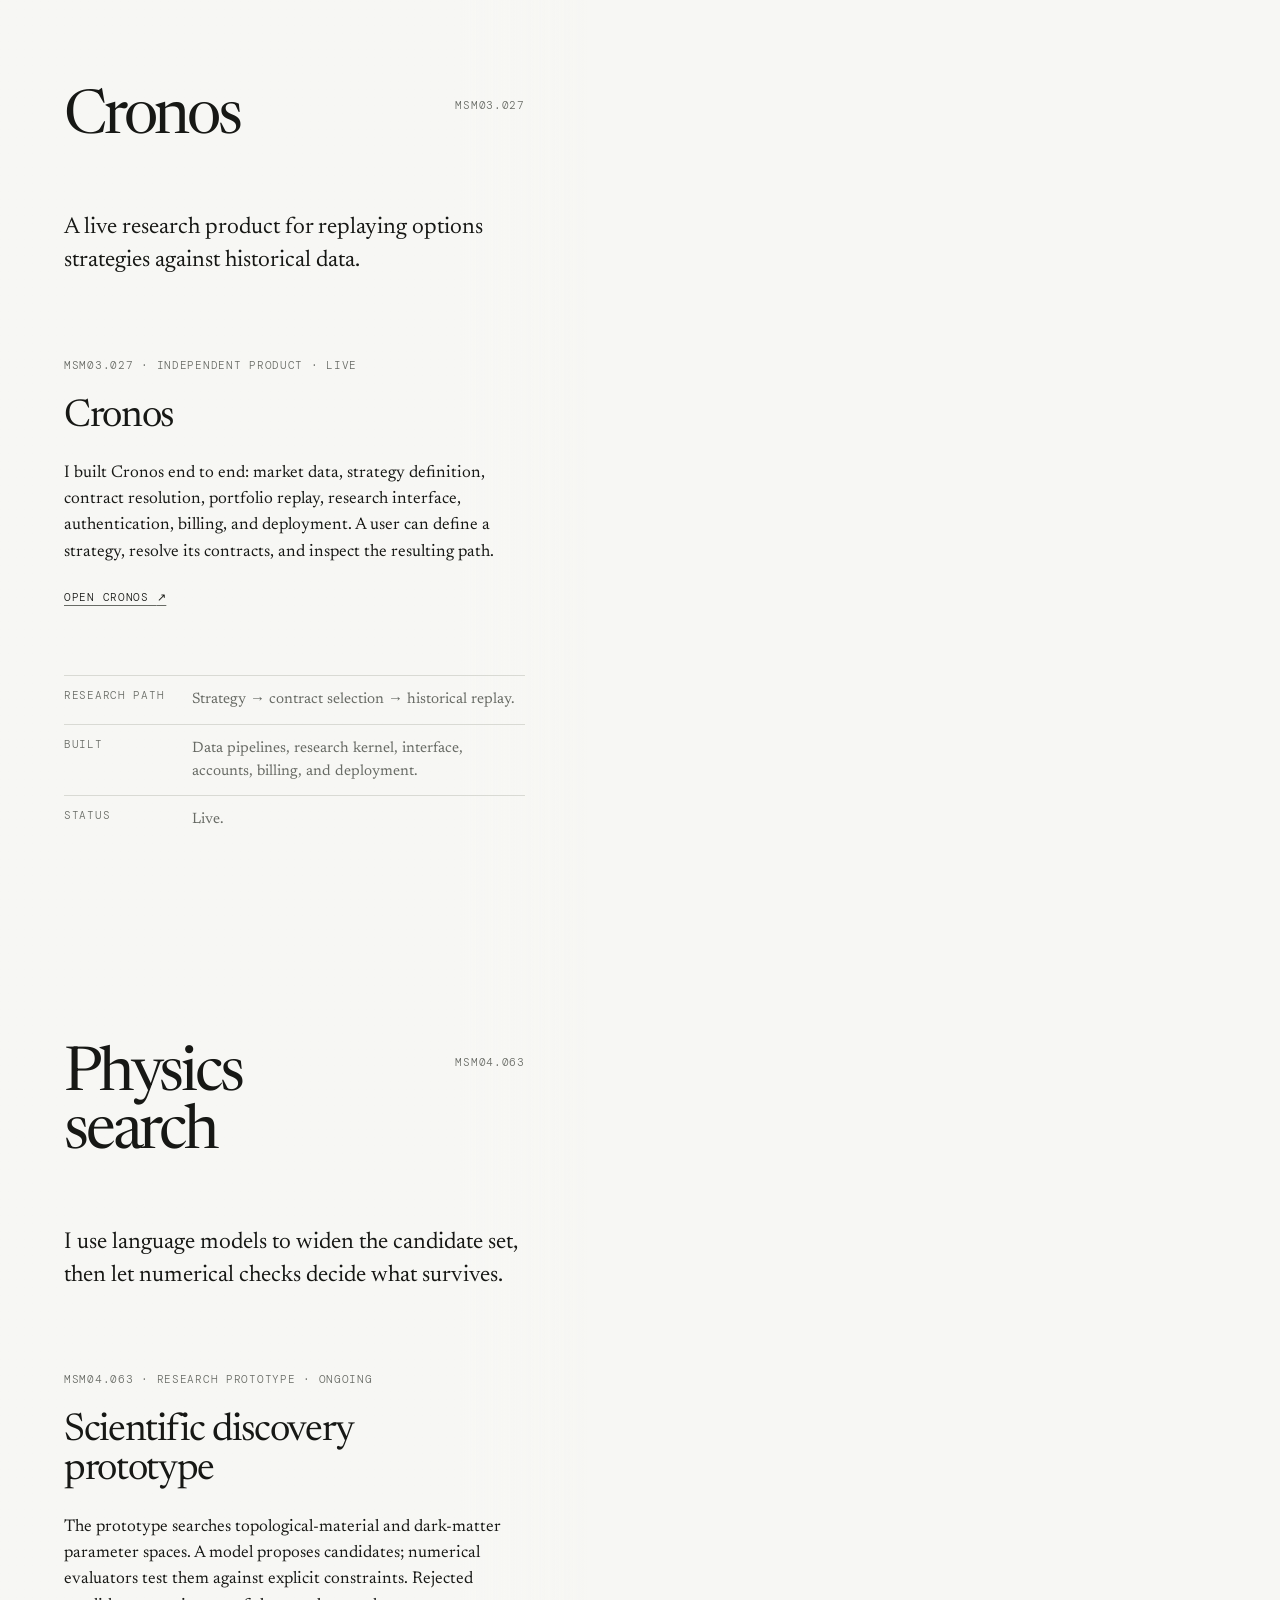
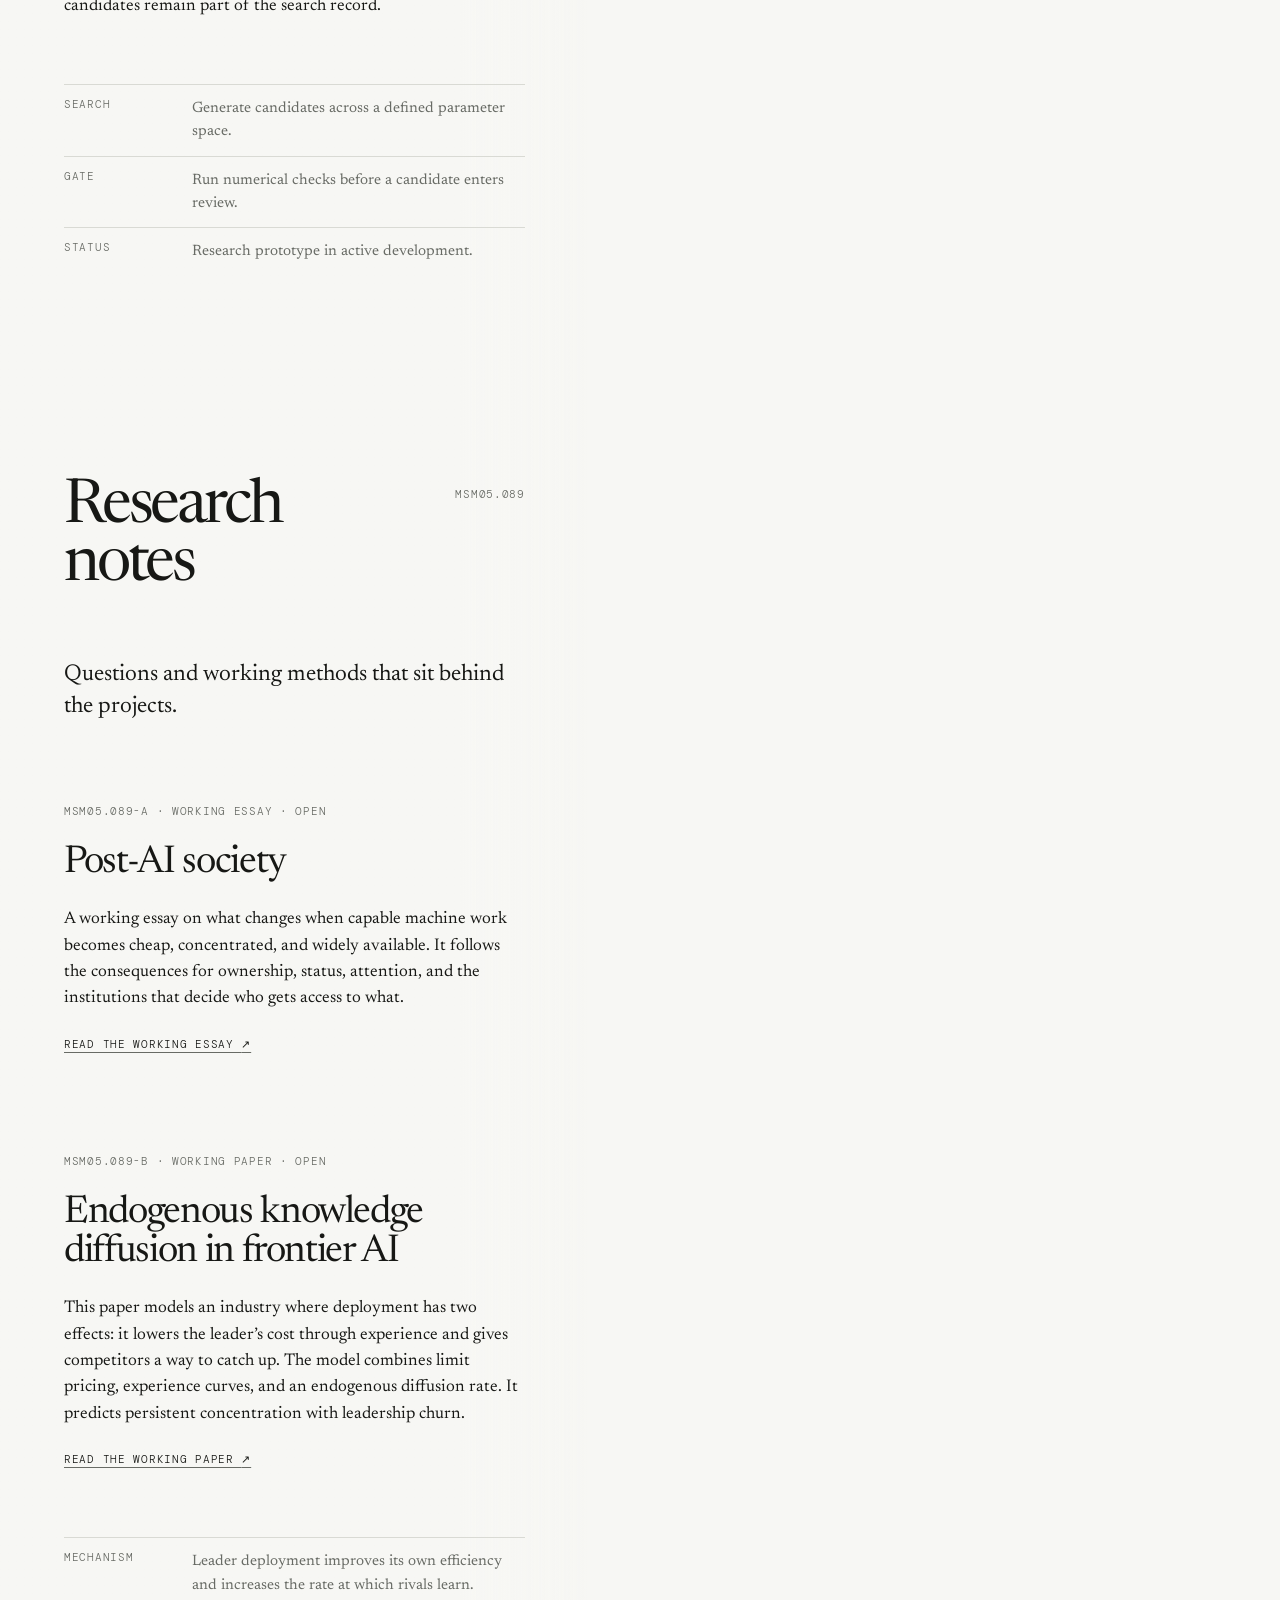
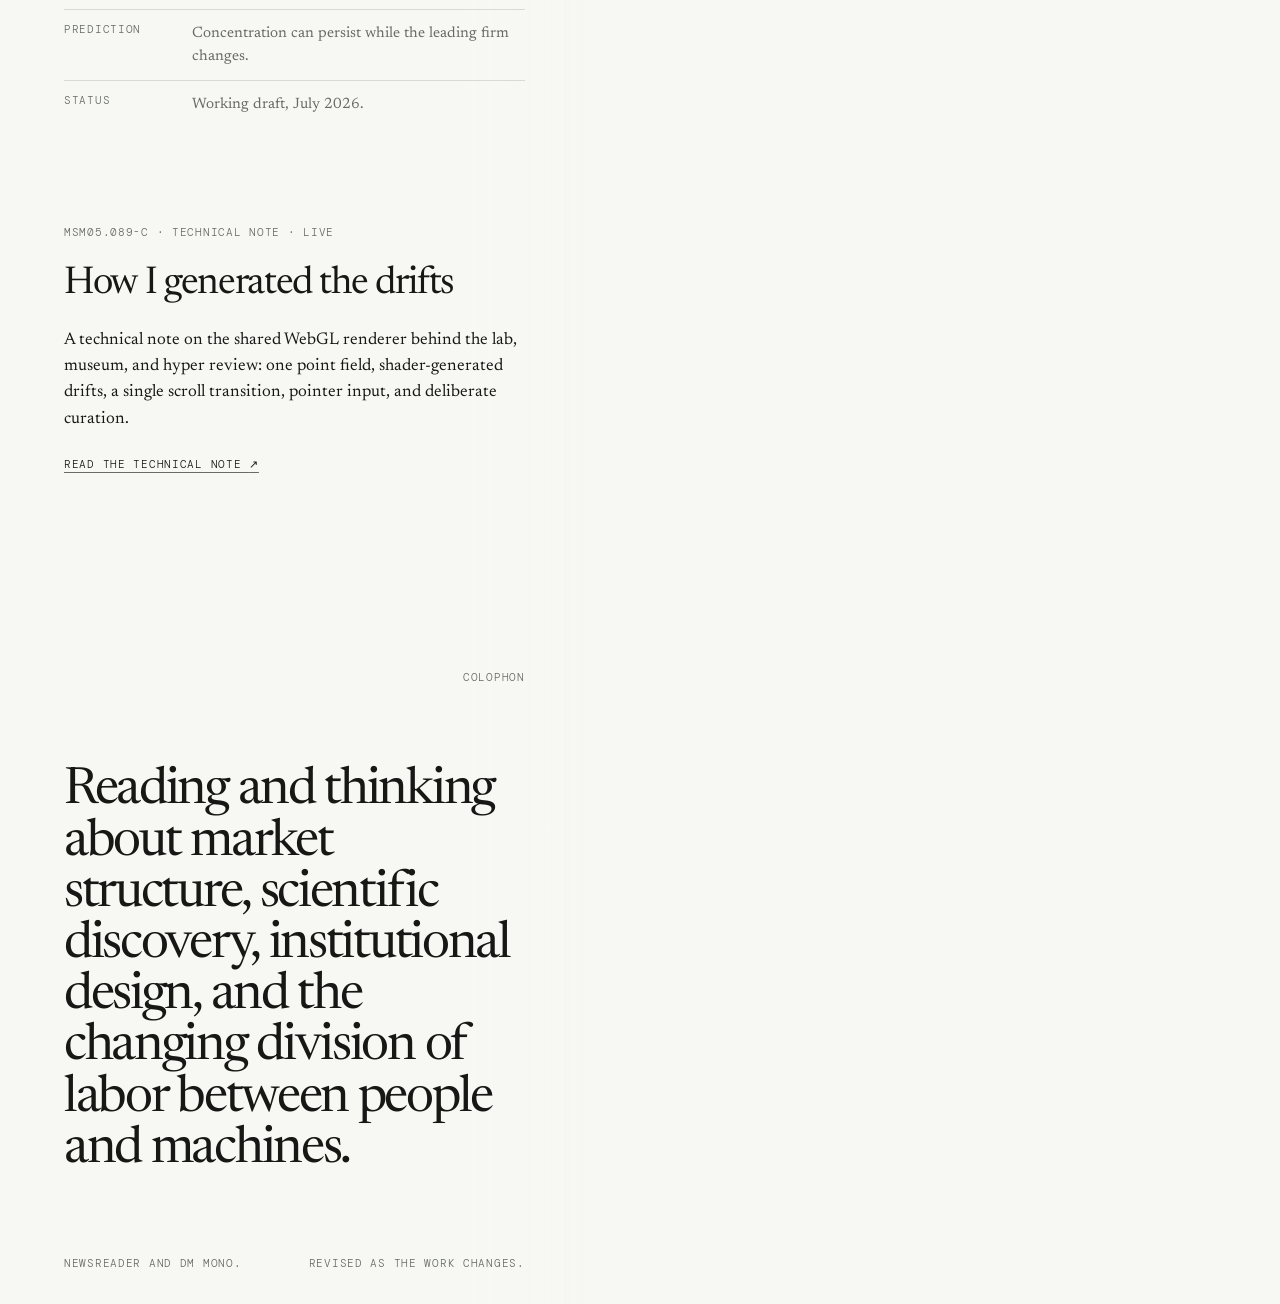
==== commit d5a55ebc: "Restore portfolio colophon" ====
--- a/index.html
+++ b/index.html
@@ -63,6 +63,7 @@
           </section>
         </div>
       </details>
+      <a href="#colophon">Colophon</a>
     </nav>
   </header>
 
@@ -202,6 +203,14 @@
     </section>
   </main>
 
+  <footer class="colophon reading-column" id="colophon" data-field-state="5">
+    <p class="room-number">Colophon</p>
+    <p class="colophon-statement">Reading and thinking about market structure, scientific discovery, institutional design, and the changing division of labor between people and machines.</p>
+    <div class="colophon-meta">
+      <p>Newsreader and DM Mono.</p>
+      <p>Revised as the work changes.</p>
+    </div>
+  </footer>
   <script src="lab/renderer.js?v=20260807-12" defer></script>
   <script src="field.js?v=20260807-13" defer></script>
 </body>
--- a/styles.css
+++ b/styles.css
@@ -179,6 +179,13 @@
   box-shadow: 0 1rem 2.5rem rgba(30, 36, 30, 0.08);
 }
 
+.site-header nav .contact-details .background-grid {
+  width: min(18rem, calc(100vw - 2rem));
+  padding: var(--space-4);
+  gap: var(--space-4);
+}
+
+
 .introduction {
   min-height: calc(100svh - var(--space-16));
   padding: clamp(var(--space-12), 8vh, var(--space-24)) var(--content-pad) var(--space-16);
@@ -678,6 +685,12 @@
     transform: none;
   }
 
+  .site-header nav .contact-details .background-grid {
+    width: min(18rem, calc(100vw - 2rem));
+    padding: var(--space-4);
+    gap: var(--space-4);
+  }
+
   .reading-column {
     background: color-mix(in srgb, var(--paper) 82%, transparent);
   }
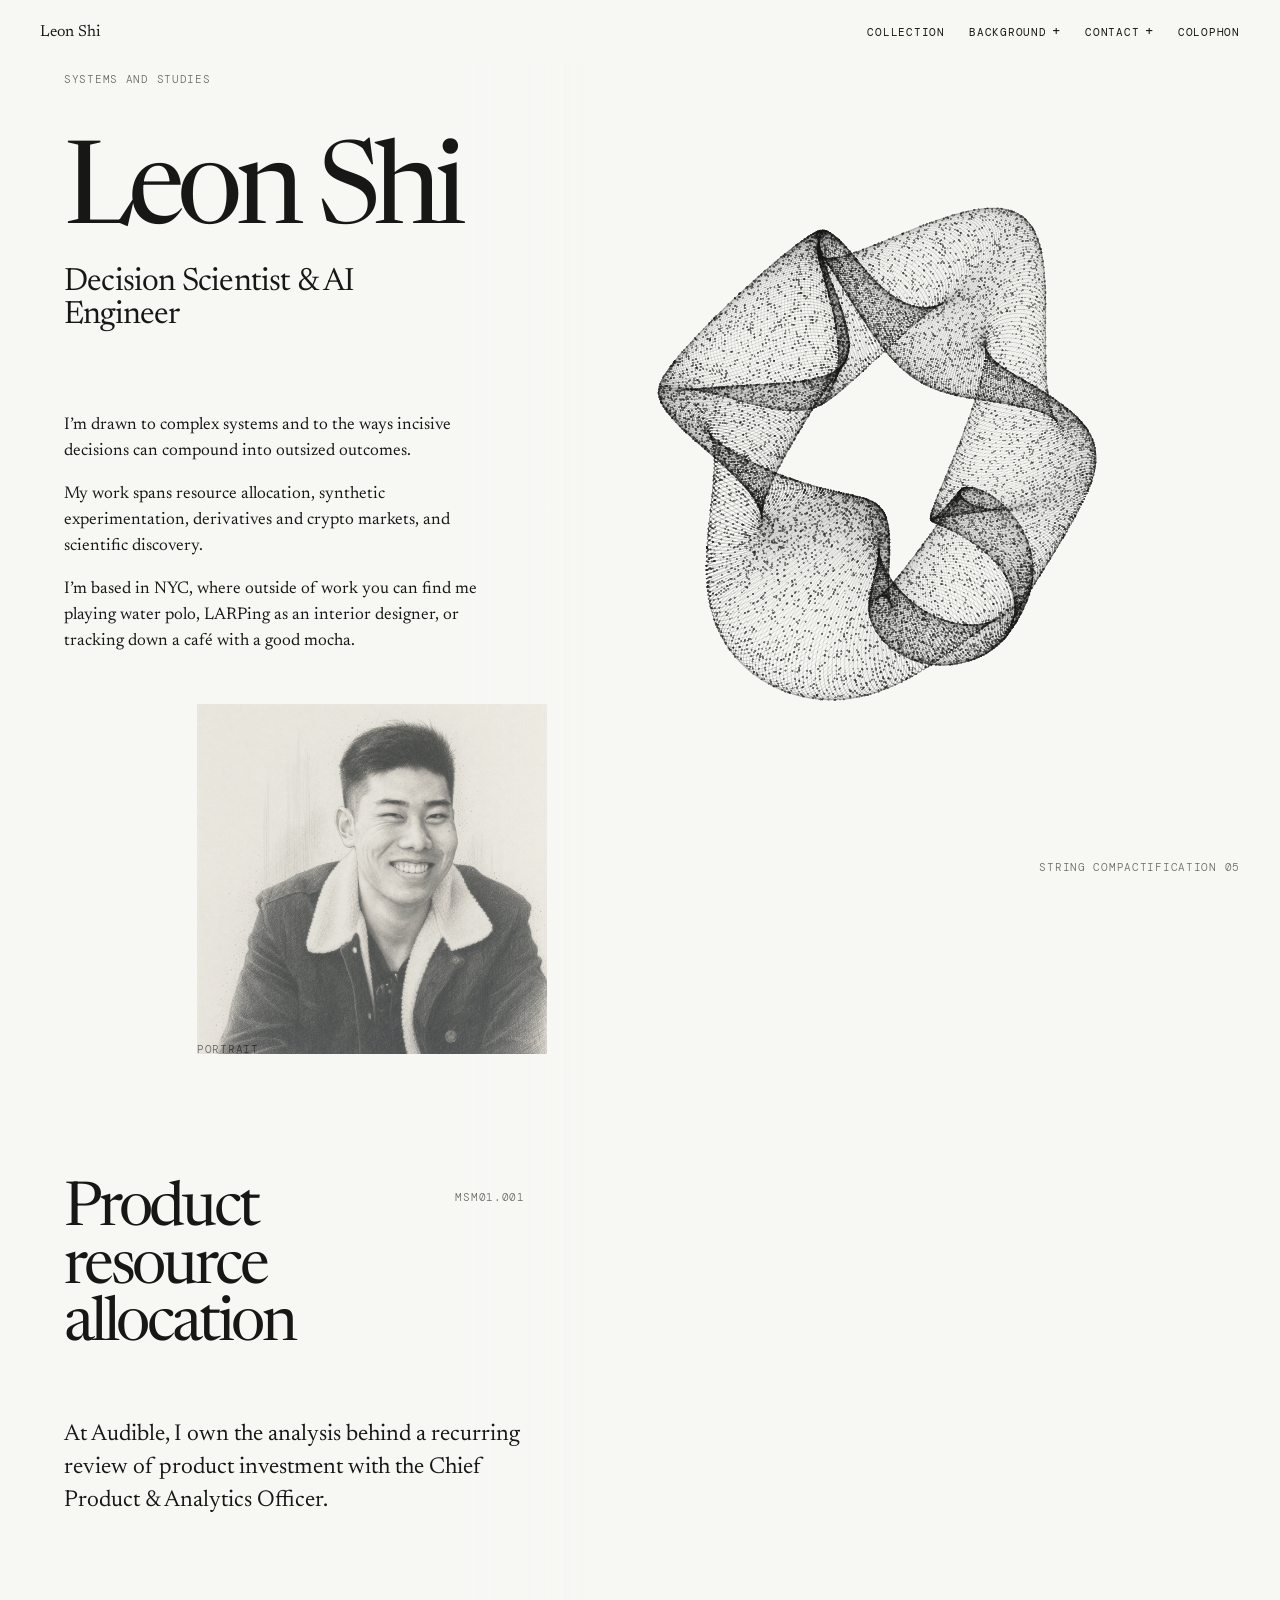
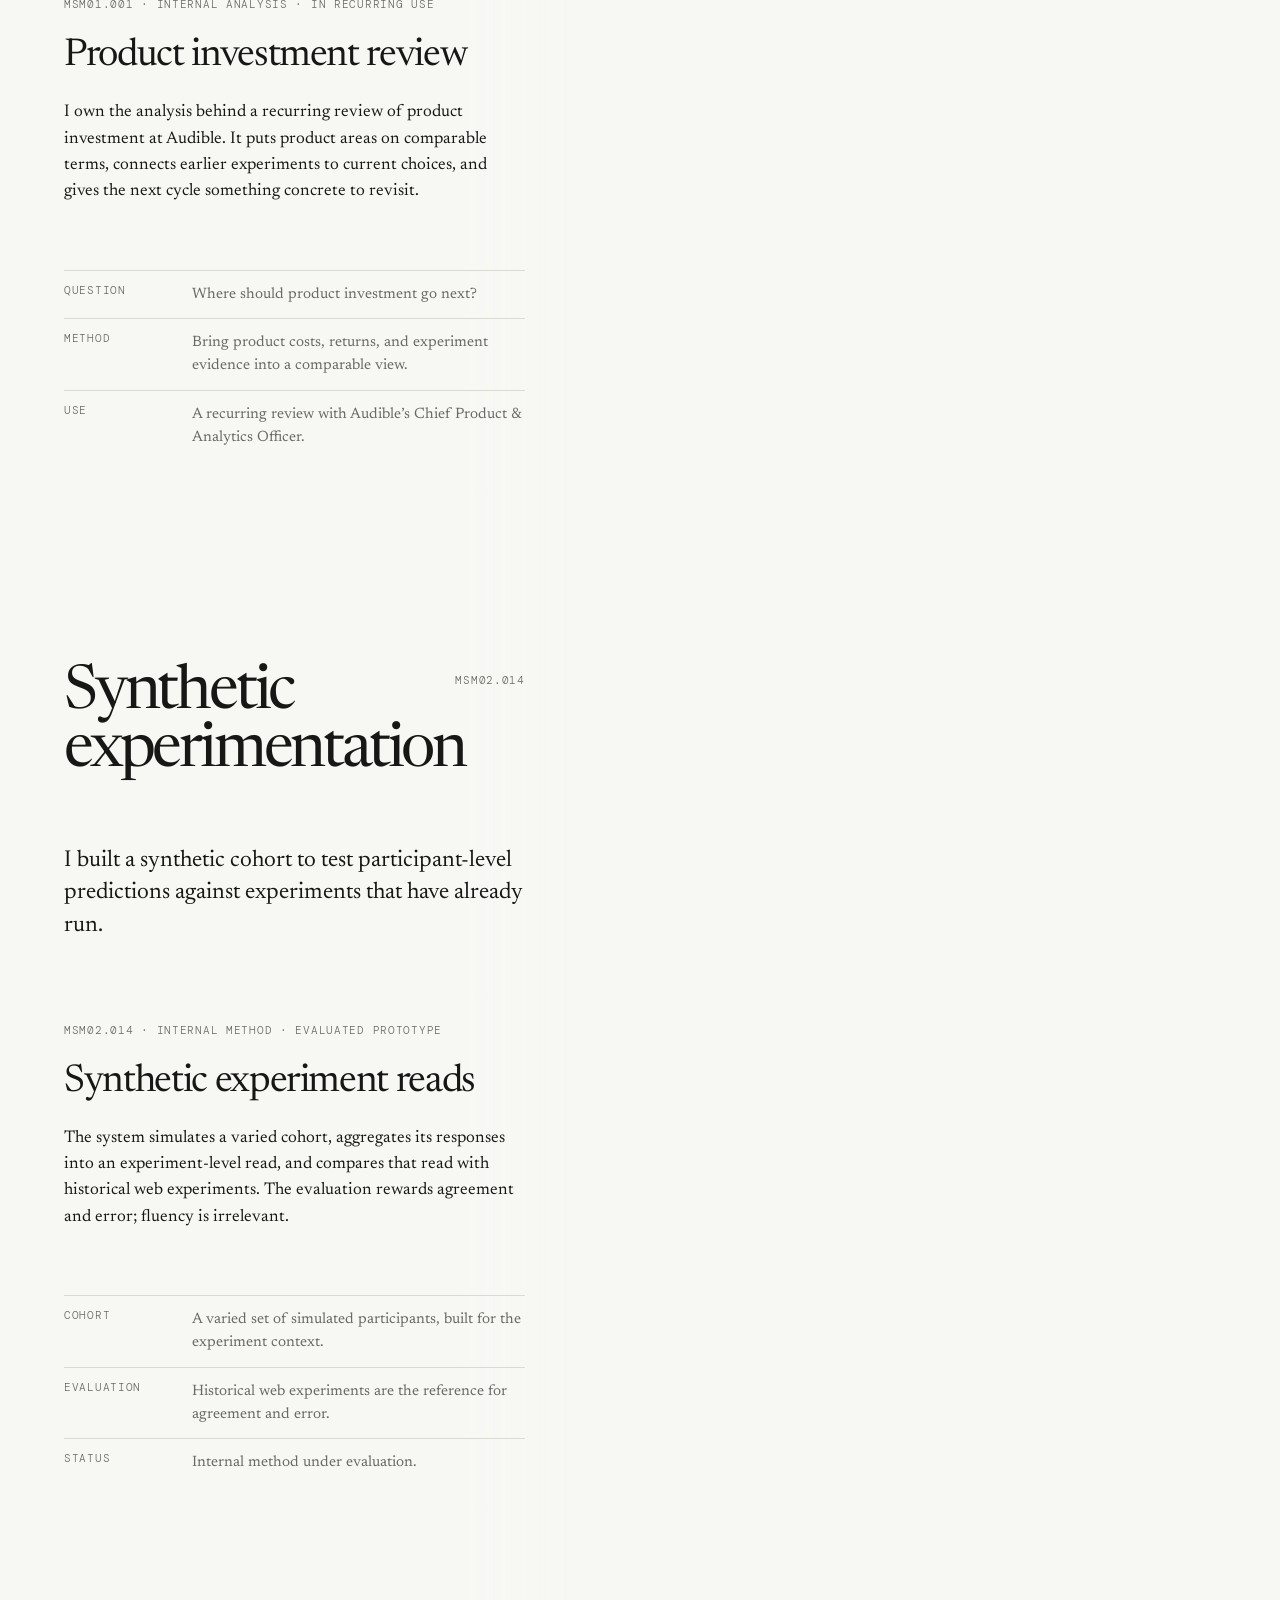
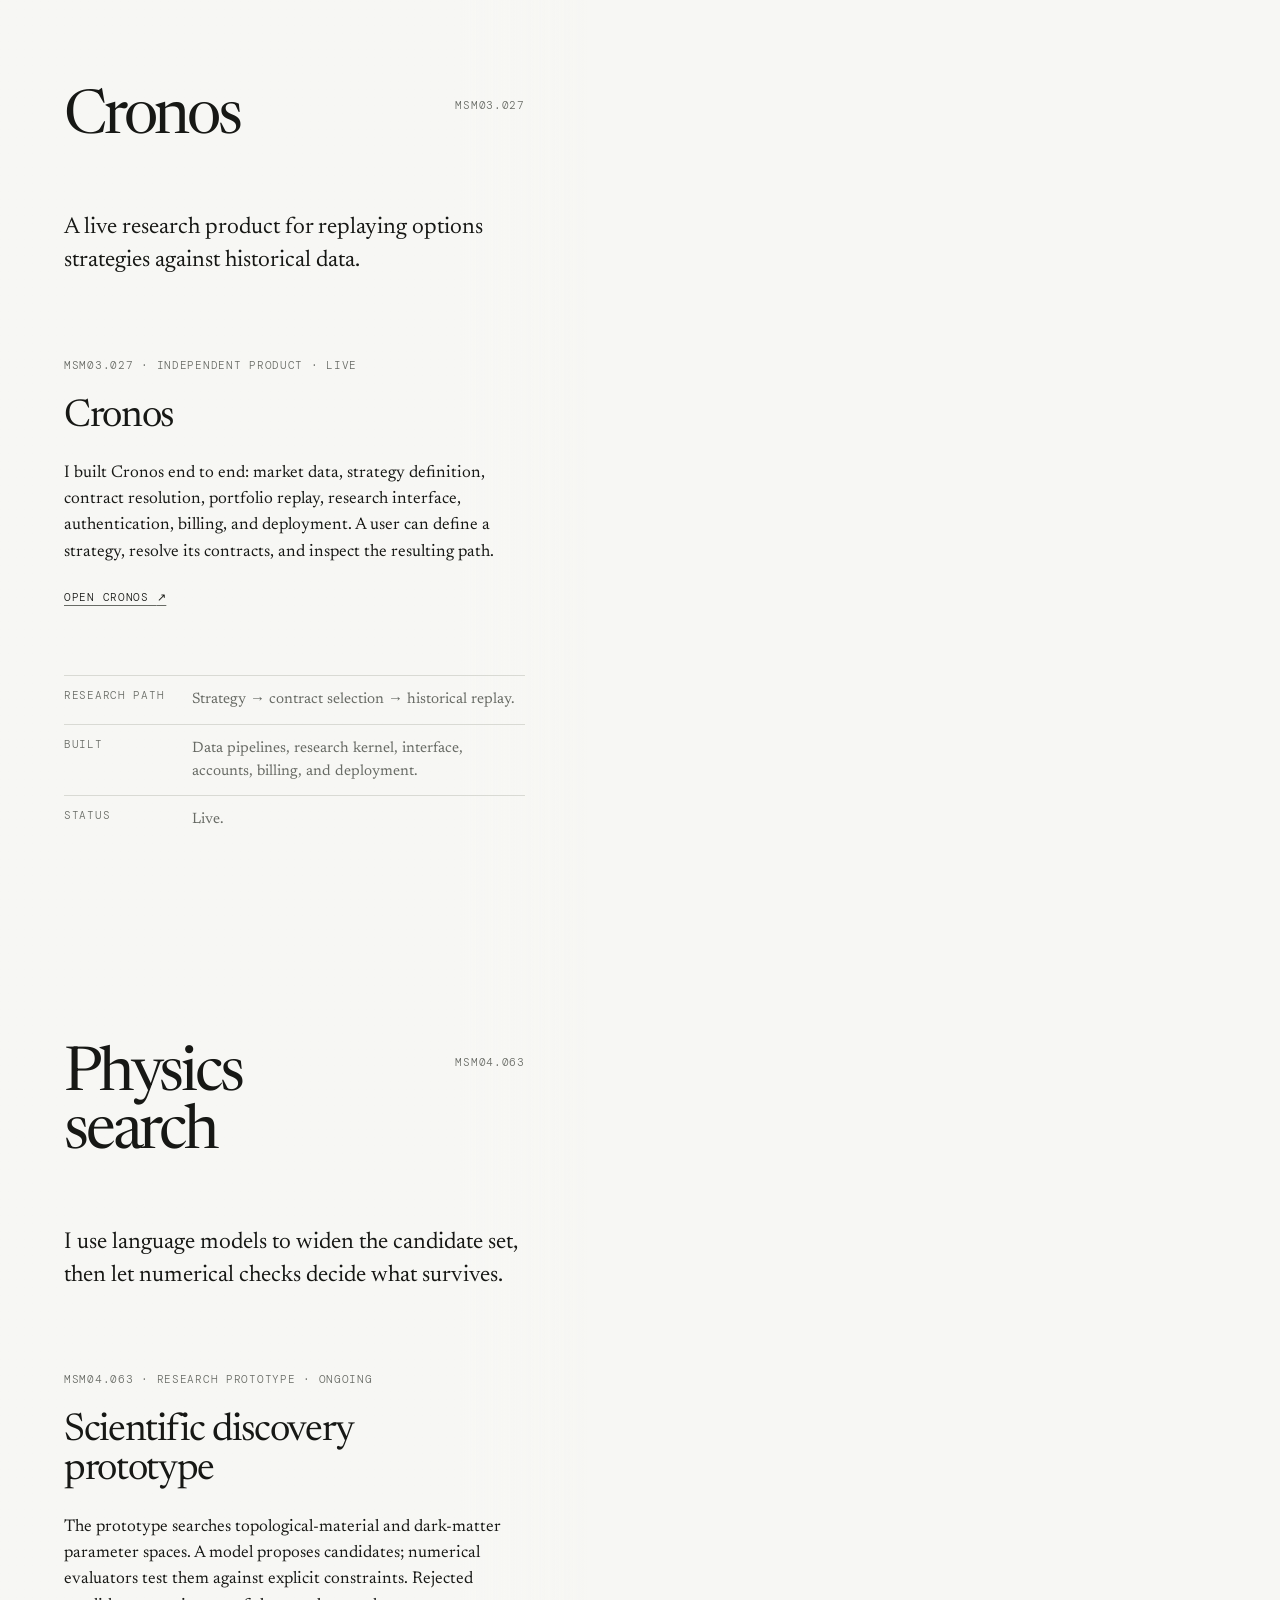
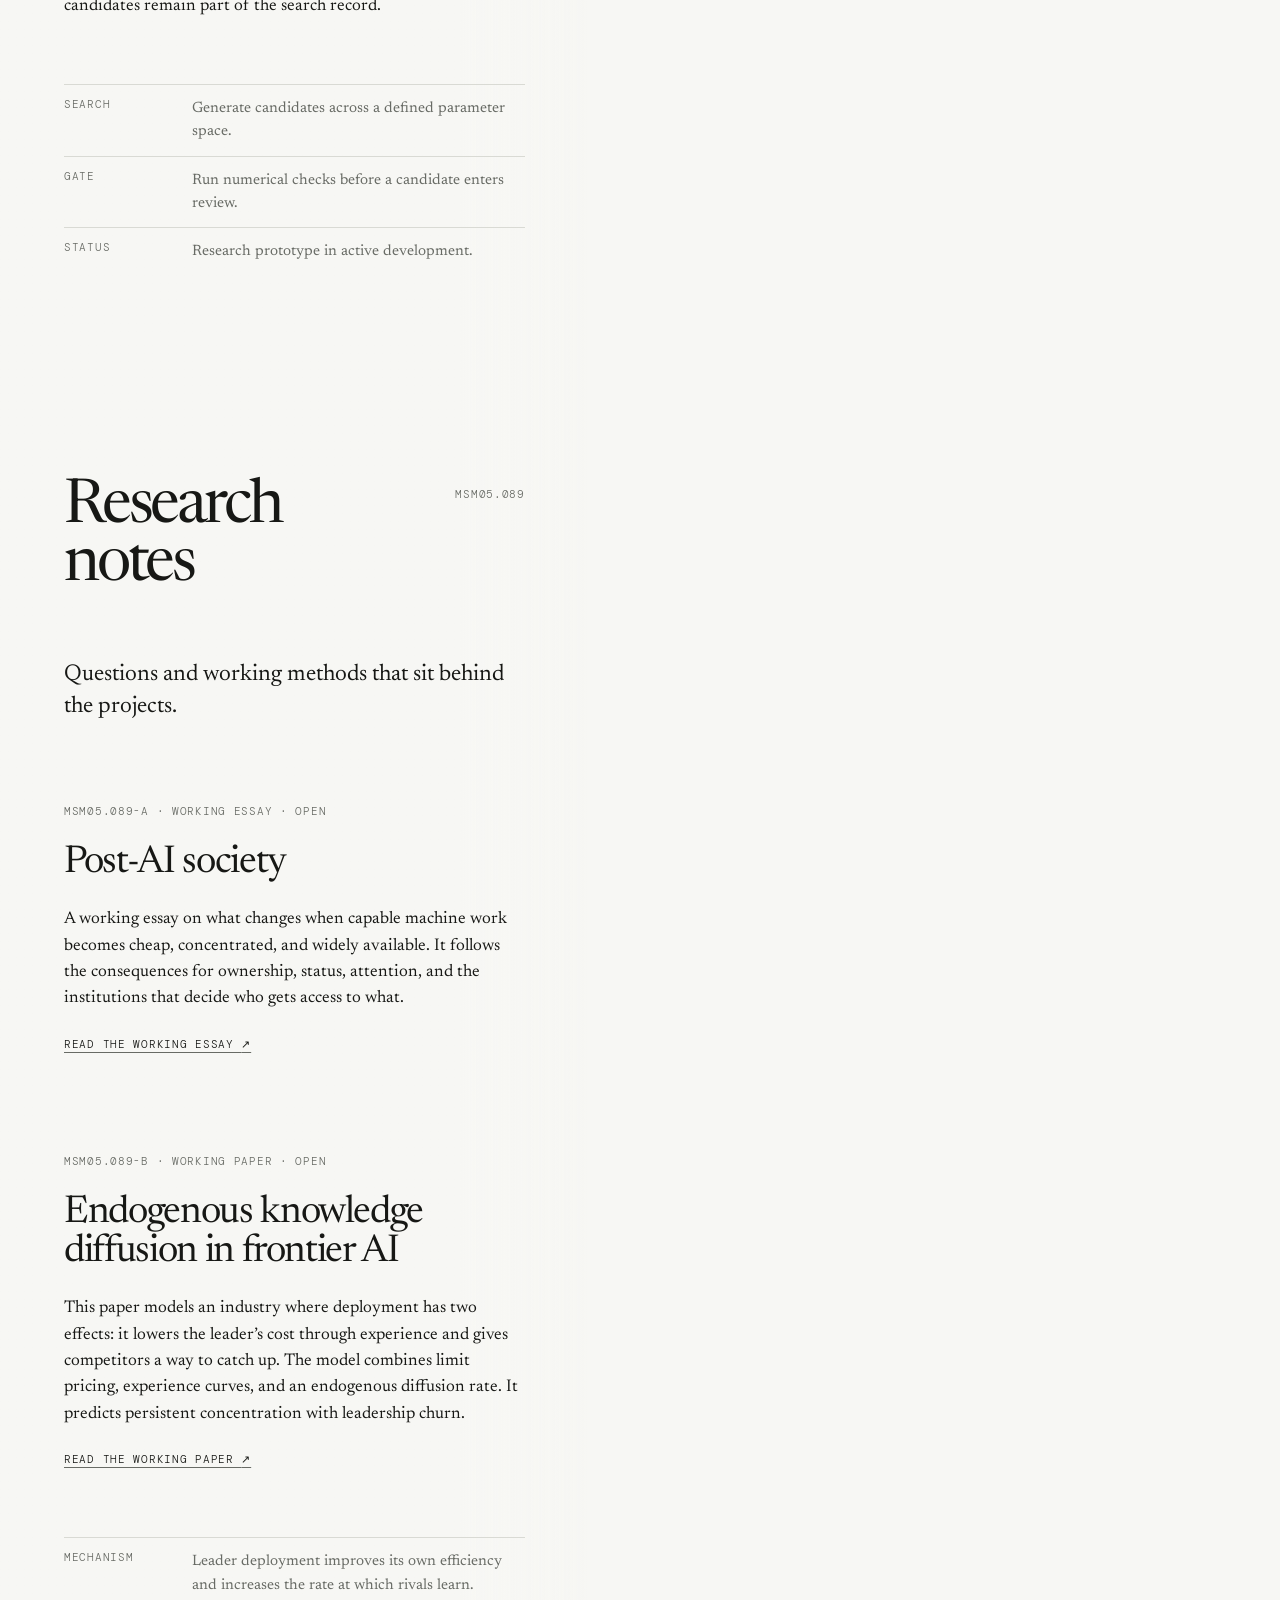
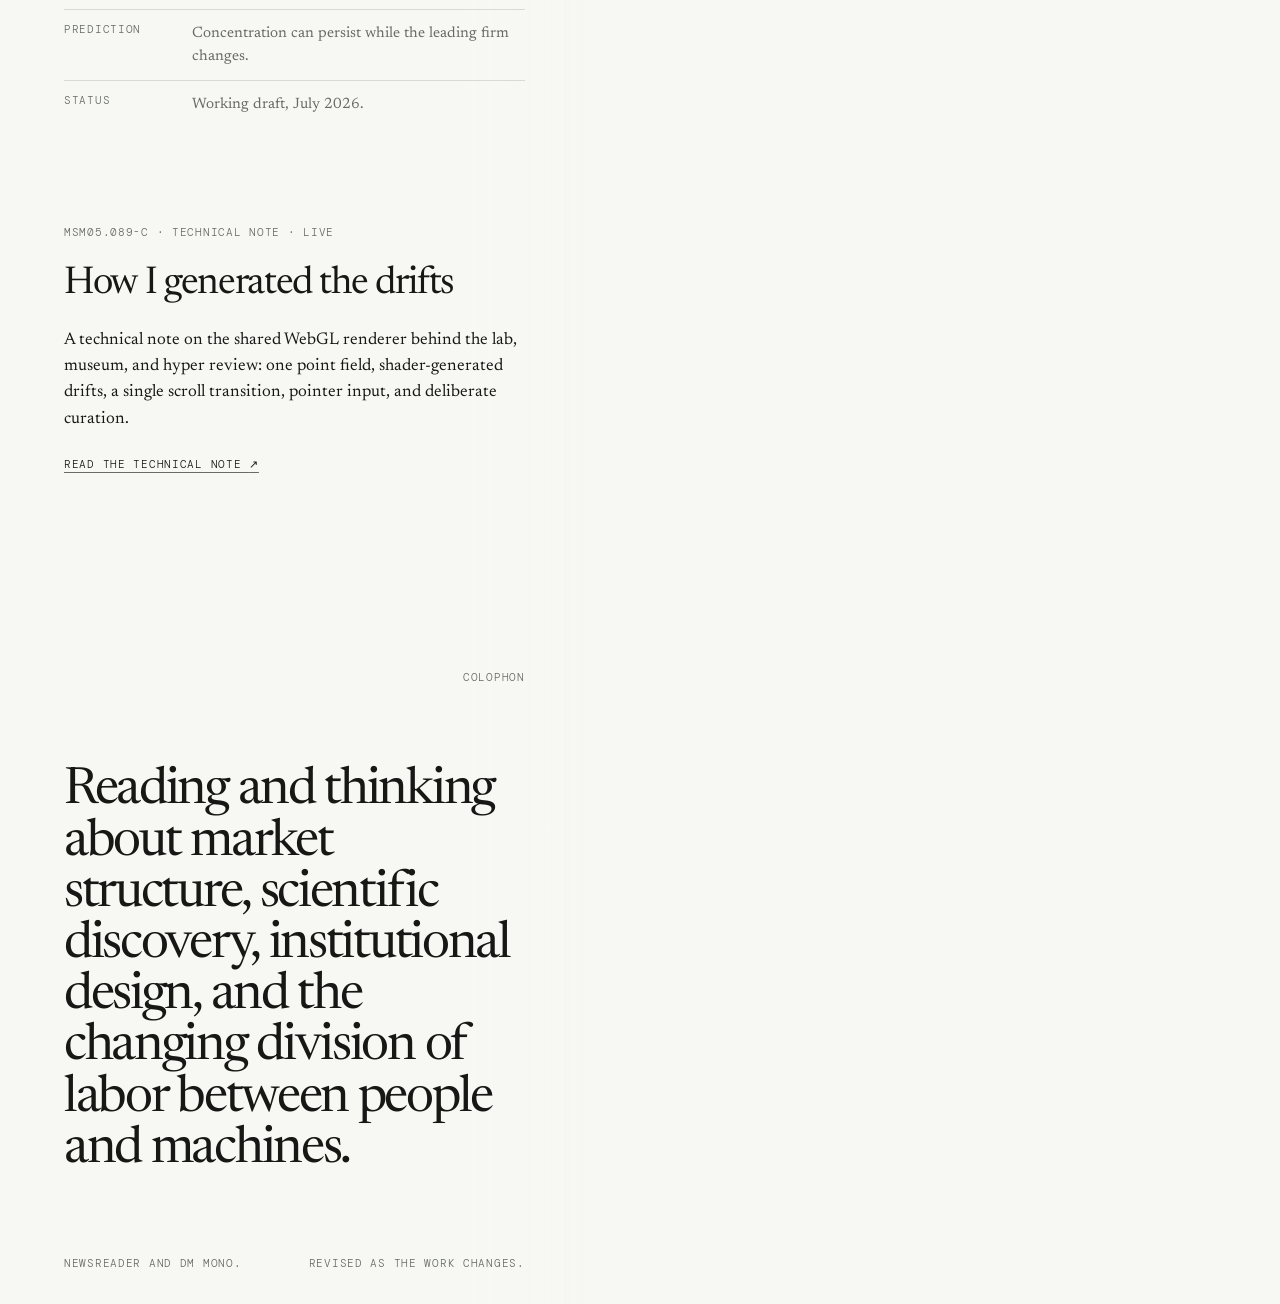
==== commit 8f2d4963: "Simplify contact popup links" ====
--- a/index.html
+++ b/index.html
@@ -54,12 +54,11 @@
       <details class="background-details contact-details">
         <summary>Contact</summary>
         <div class="background-grid">
-          <section class="background-column" aria-labelledby="contact-title">
-            <h3 id="contact-title">Contact</h3>
-            <dl class="background-list">
-              <div><dt>Email</dt><dd><a class="source-link" href="mailto:leon@leonshi.dev">Email <span aria-hidden="true">↗</span></a></dd></div>
-              <div><dt>LinkedIn</dt><dd><a class="source-link" href="https://www.linkedin.com/in/leon-shi/" target="_blank" rel="noopener noreferrer">LinkedIn <span aria-hidden="true">↗</span><span class="visually-hidden"> (opens in a new tab)</span></a></dd></div>
-            </dl>
+          <section class="background-column" aria-label="Contact links">
+            <div class="background-list">
+              <div><a class="source-link" href="mailto:leon@leonshi.dev">Email <span aria-hidden="true">↗</span></a></div>
+              <div><a class="source-link" href="https://www.linkedin.com/in/leon-shi/" target="_blank" rel="noopener noreferrer">LinkedIn <span aria-hidden="true">↗</span><span class="visually-hidden"> (opens in a new tab)</span></a></div>
+            </div>
           </section>
         </div>
       </details>
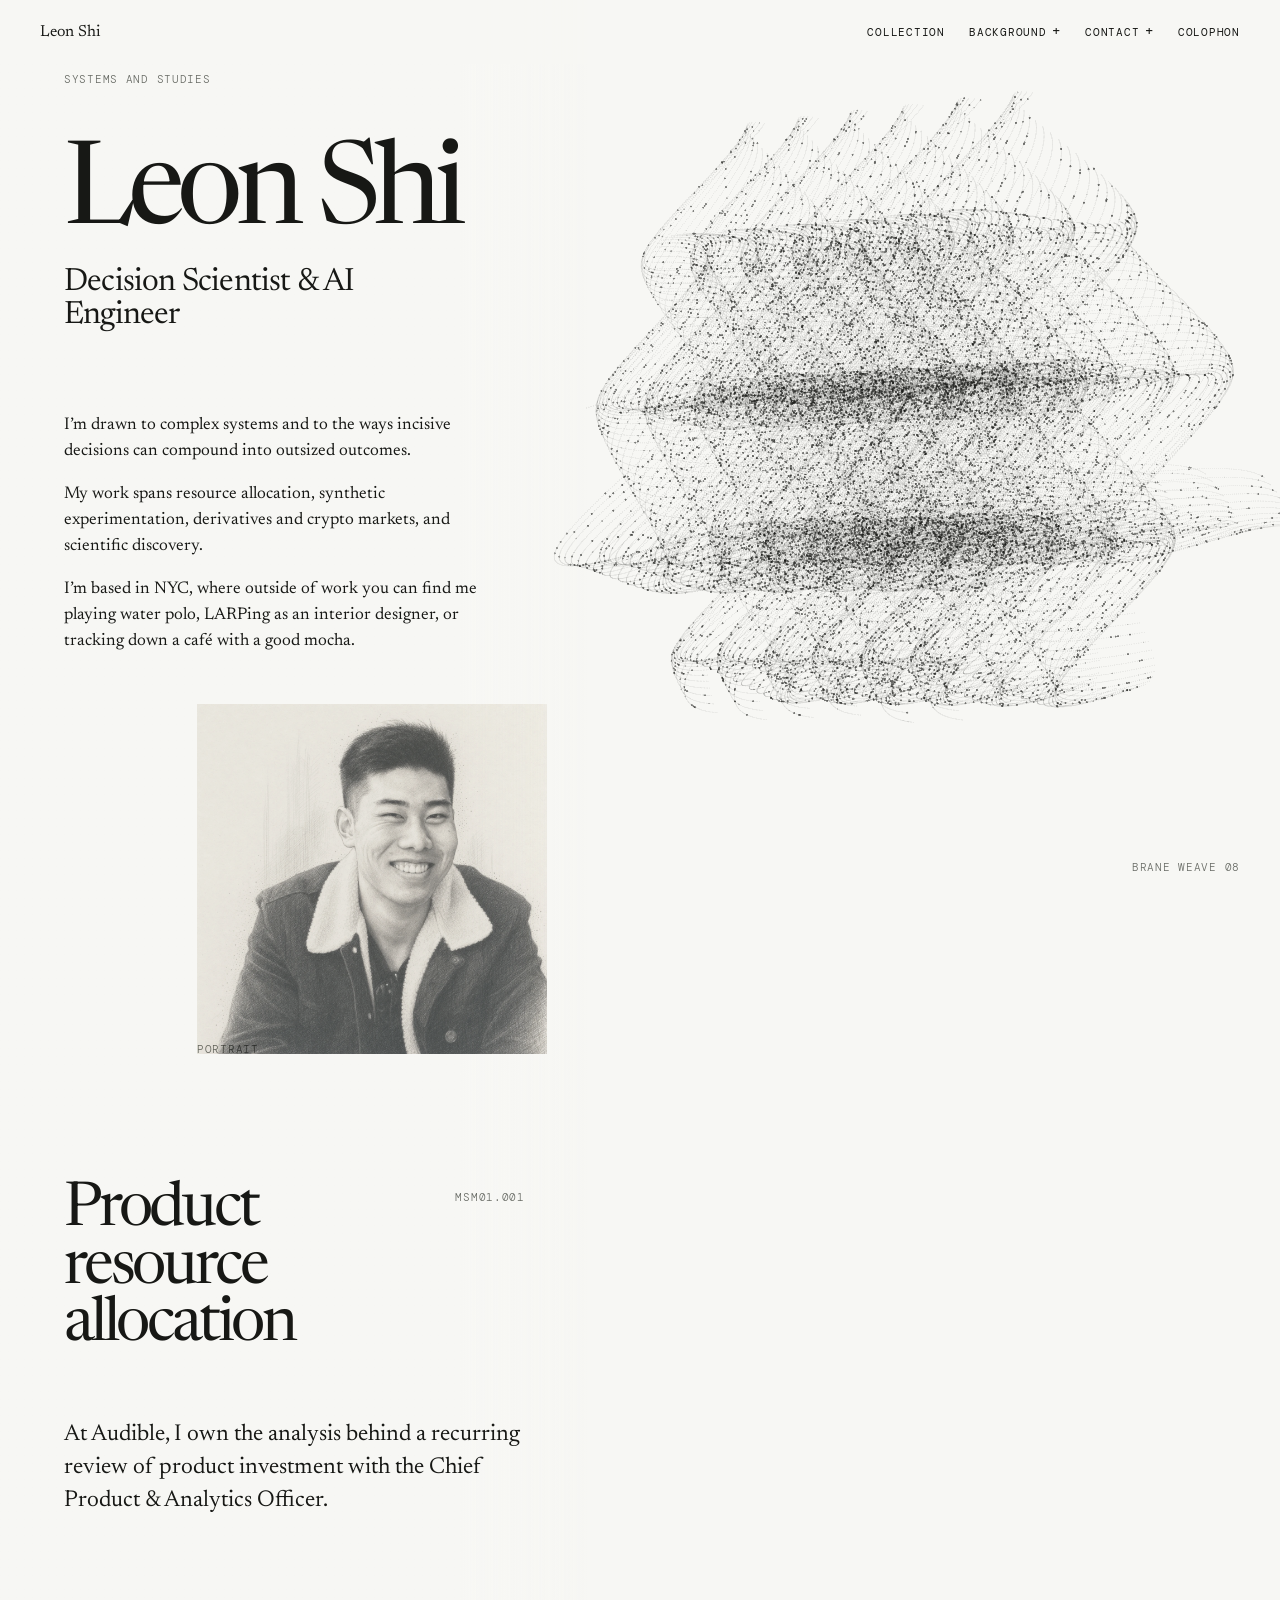
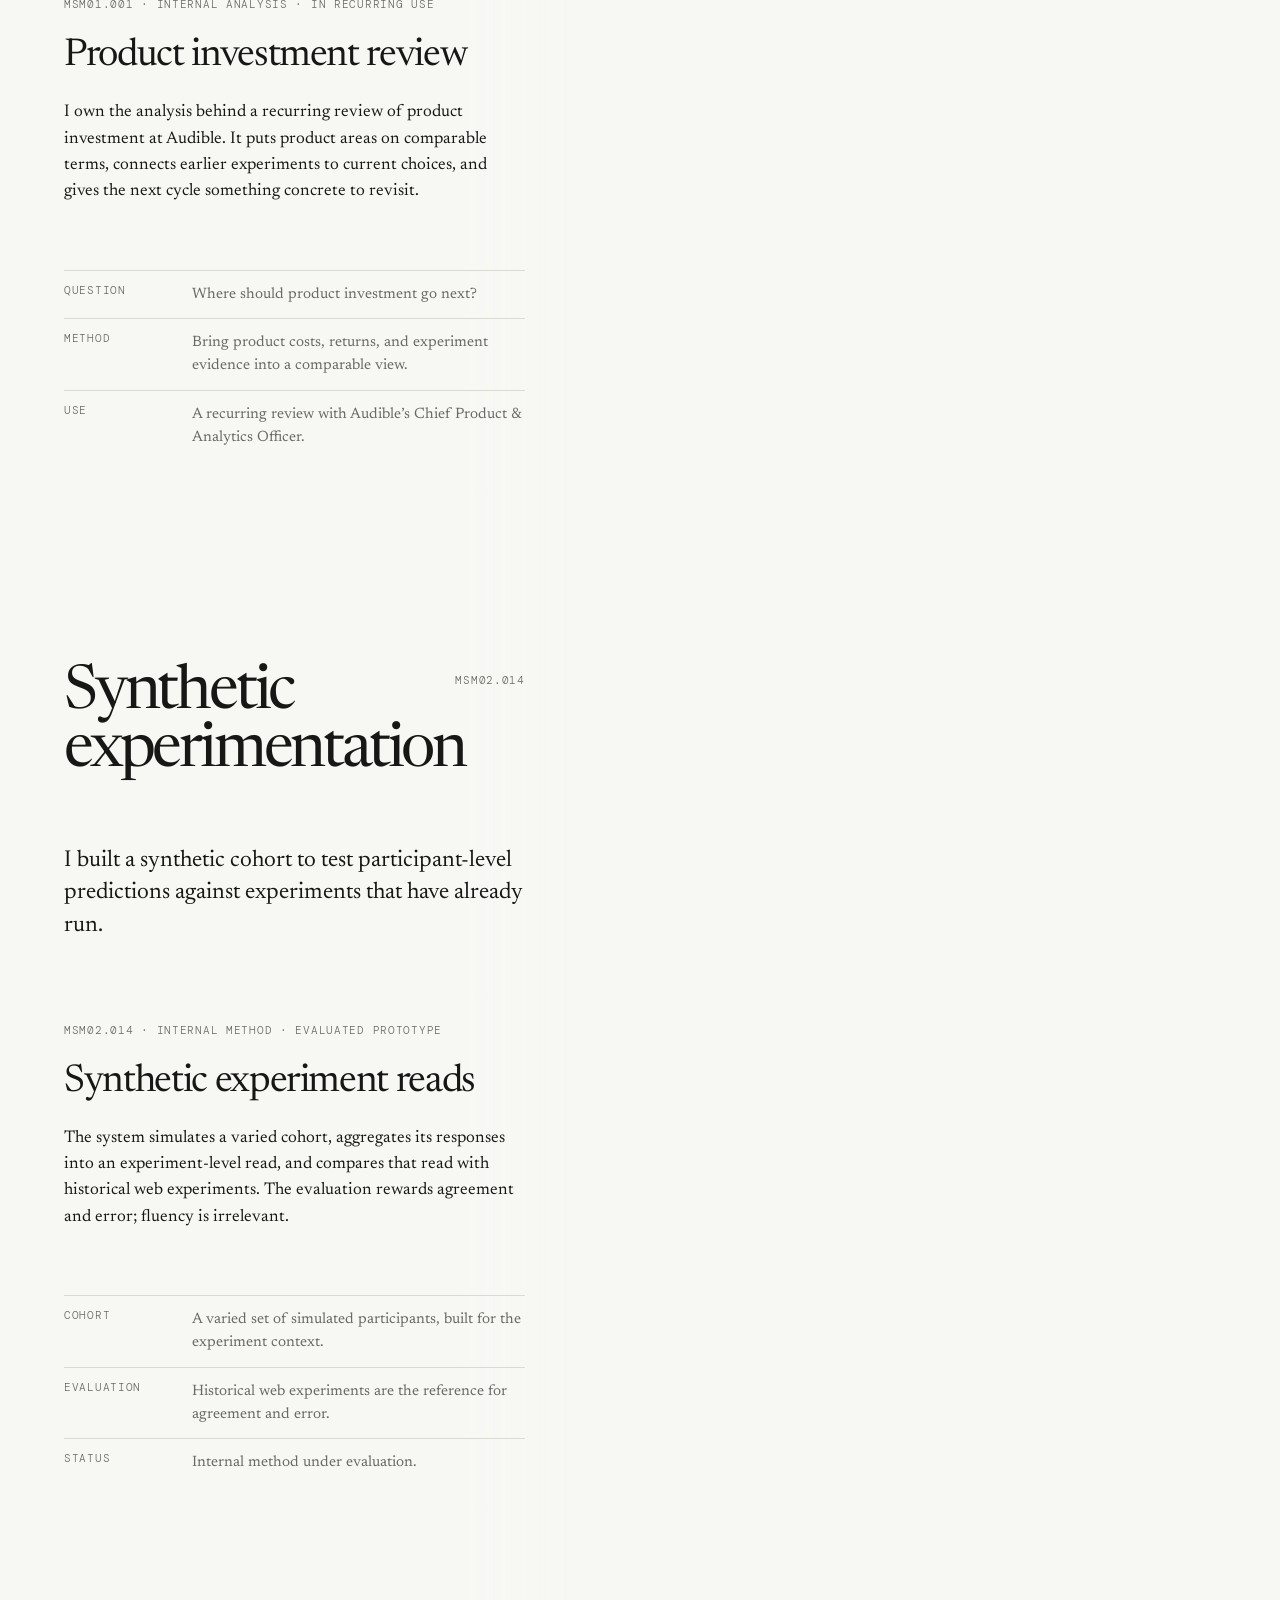
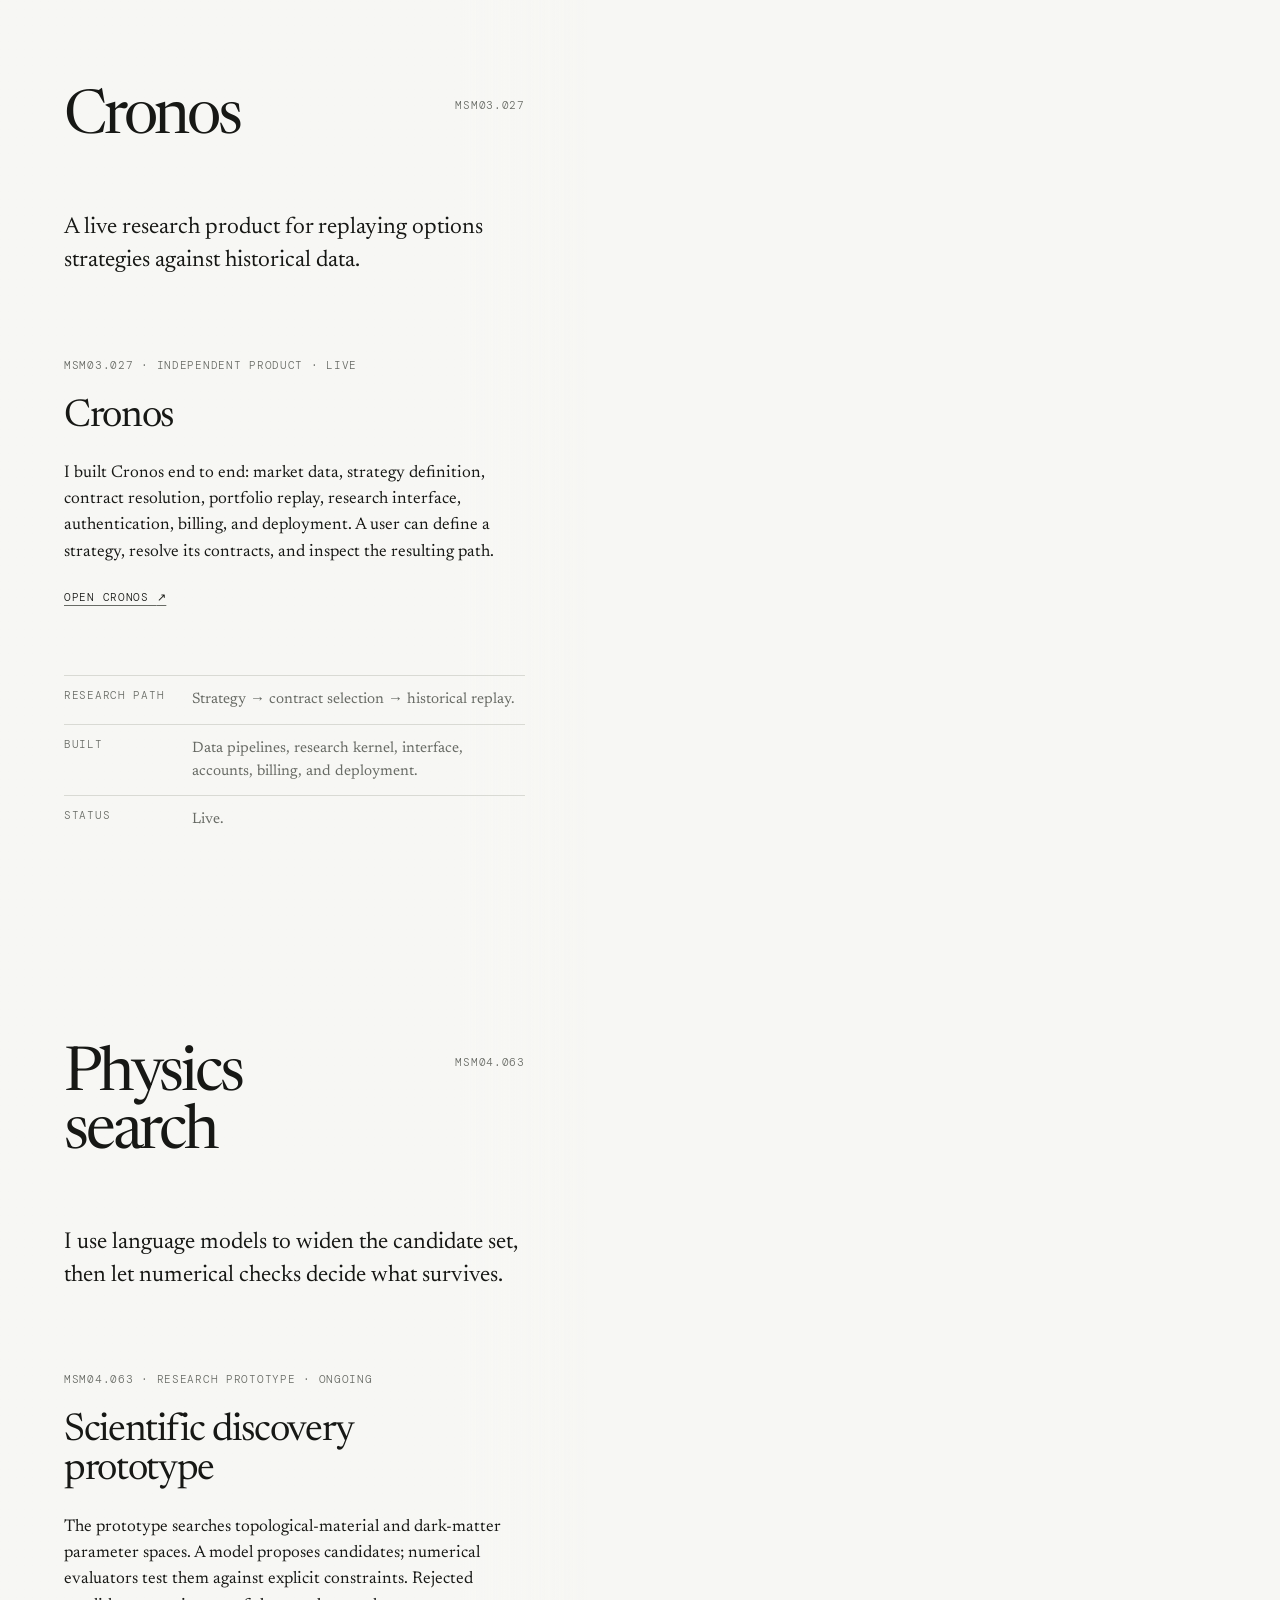
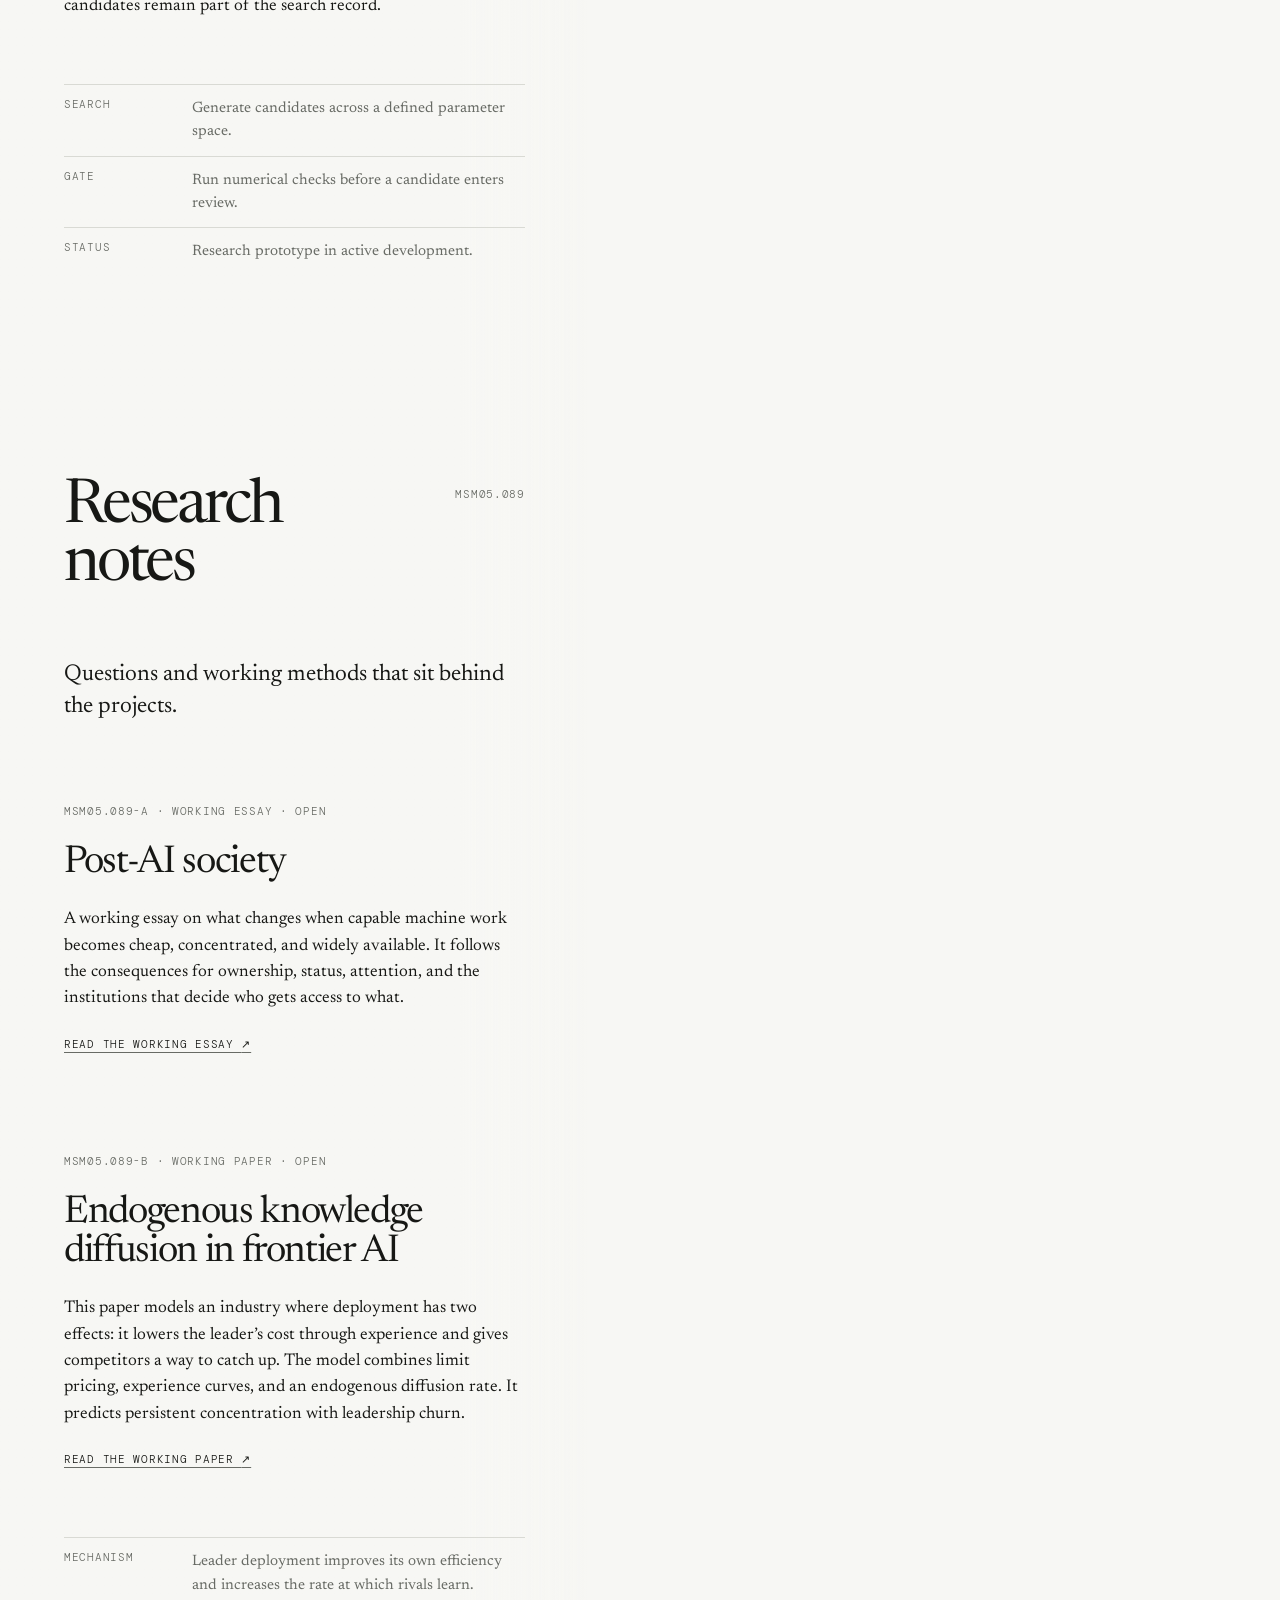
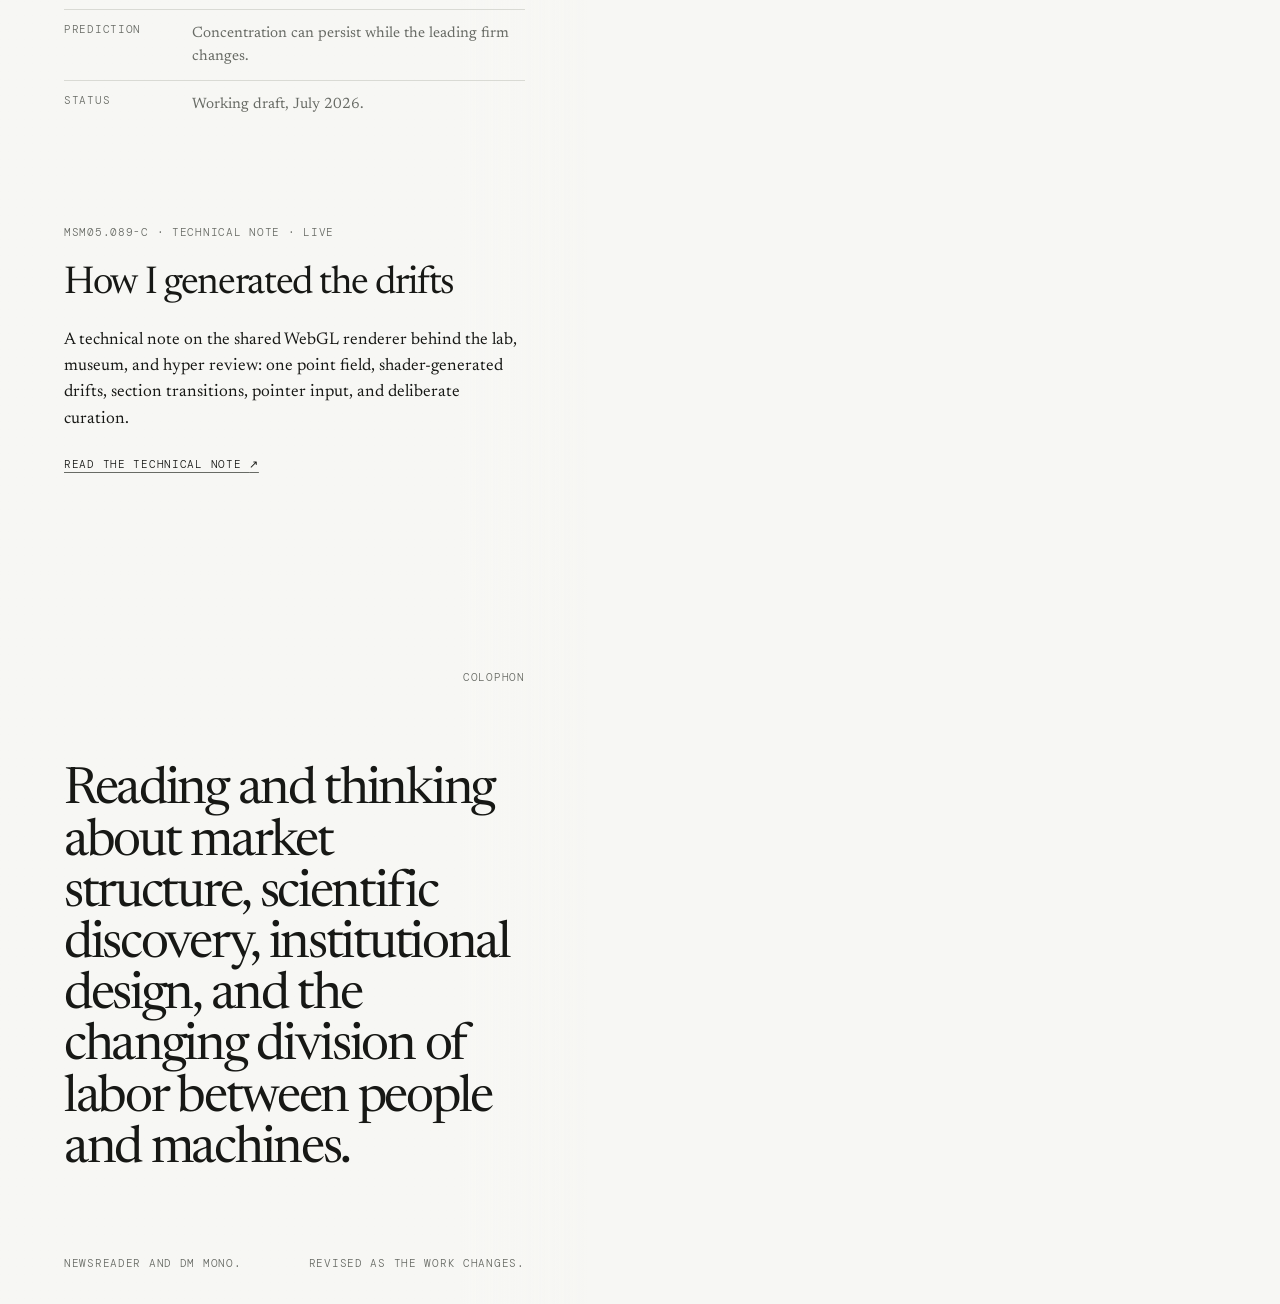
==== commit d2e5440c: "Restore per-section drift transitions" ====
--- a/index.html
+++ b/index.html
@@ -195,7 +195,7 @@
         <article aria-labelledby="animation-note">
           <p class="object-label">MSM05.089-C · Technical note · Live</p>
           <h3 id="animation-note">How I generated the drifts</h3>
-          <p>A technical note on the shared WebGL renderer behind the lab, museum, and hyper review: one point field, shader-generated drifts, a single scroll transition, pointer input, and deliberate curation.</p>
+          <p>A technical note on the shared WebGL renderer behind the lab, museum, and hyper review: one point field, shader-generated drifts, section transitions, pointer input, and deliberate curation.</p>
           <a class="source-link" href="notes/how-i-generated-the-drifts.html">Read the technical note <span aria-hidden="true">↗</span></a>
         </article>
       </div>
--- a/styles.css
+++ b/styles.css
@@ -180,7 +180,9 @@
 }
 
 .site-header nav .contact-details .background-grid {
+  grid-template-columns: minmax(0, 1fr);
   width: min(18rem, calc(100vw - 2rem));
+  min-width: 0;
   padding: var(--space-4);
   gap: var(--space-4);
 }
